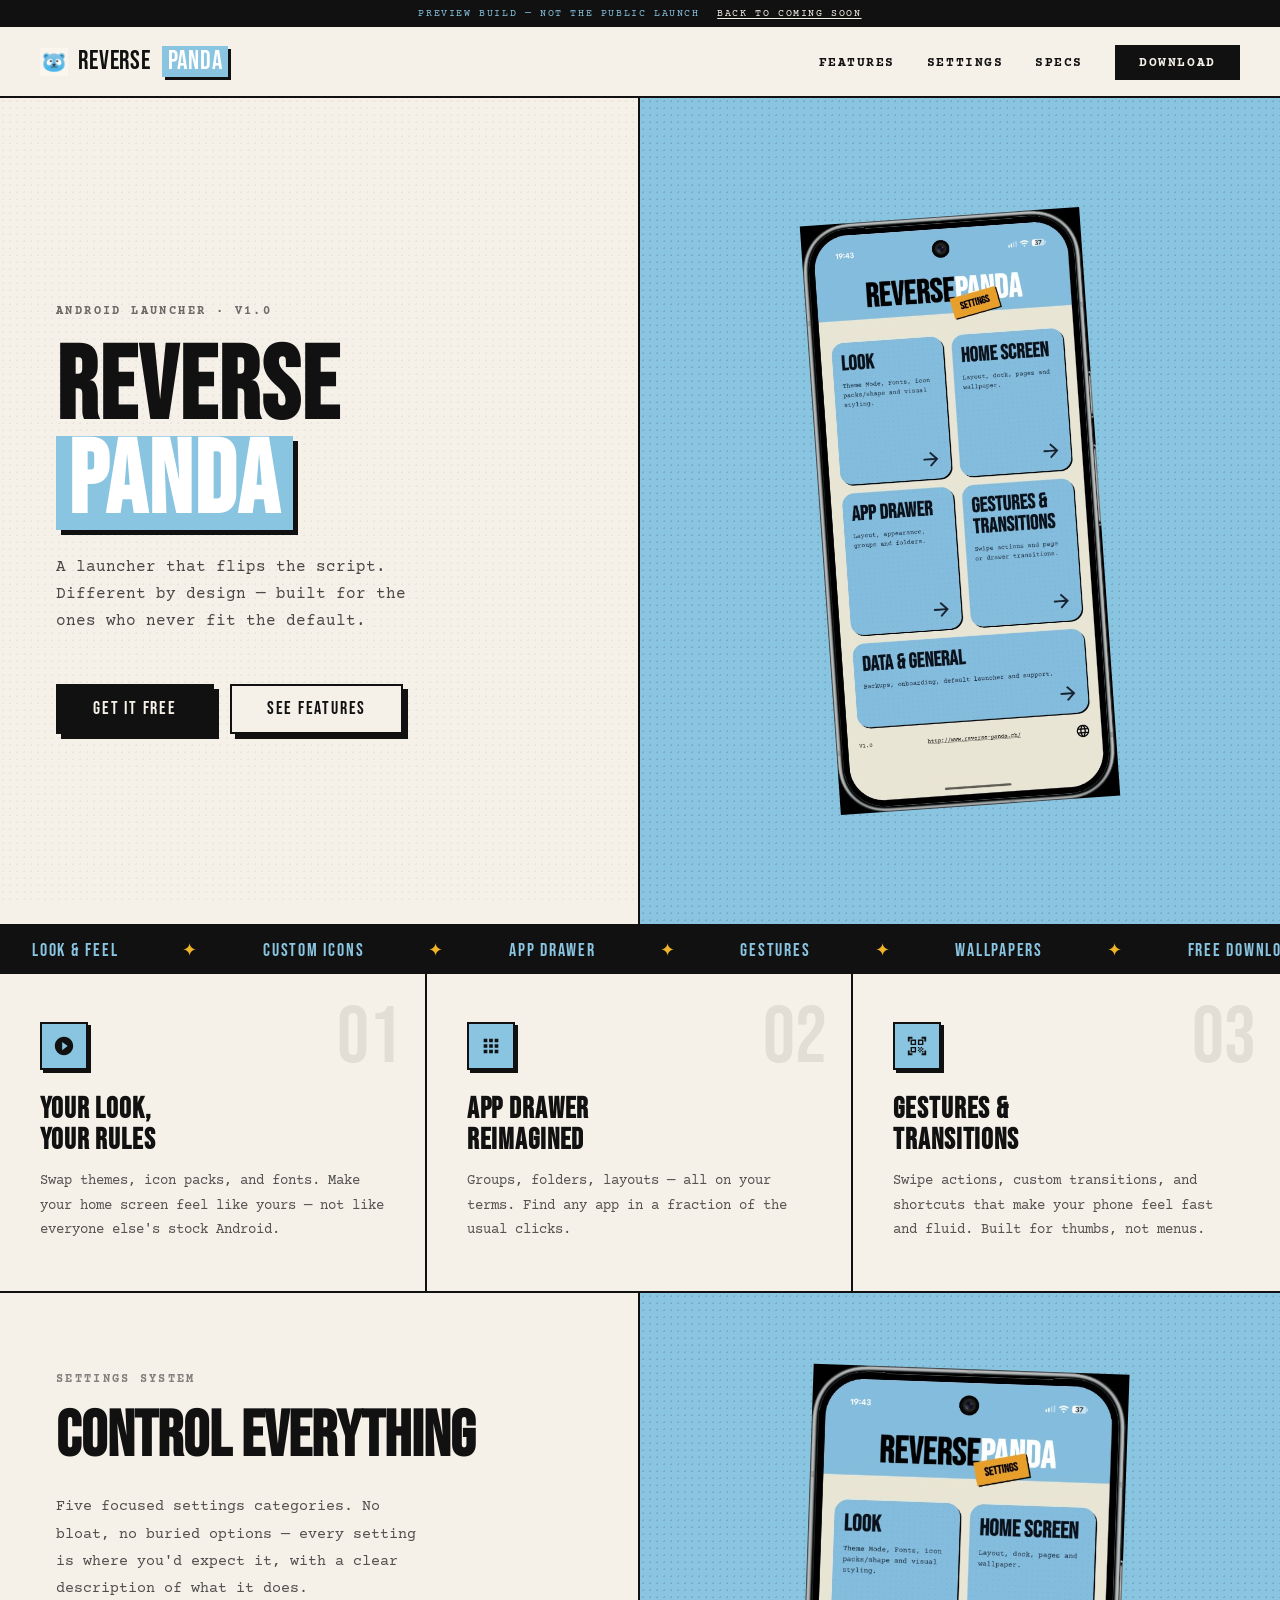
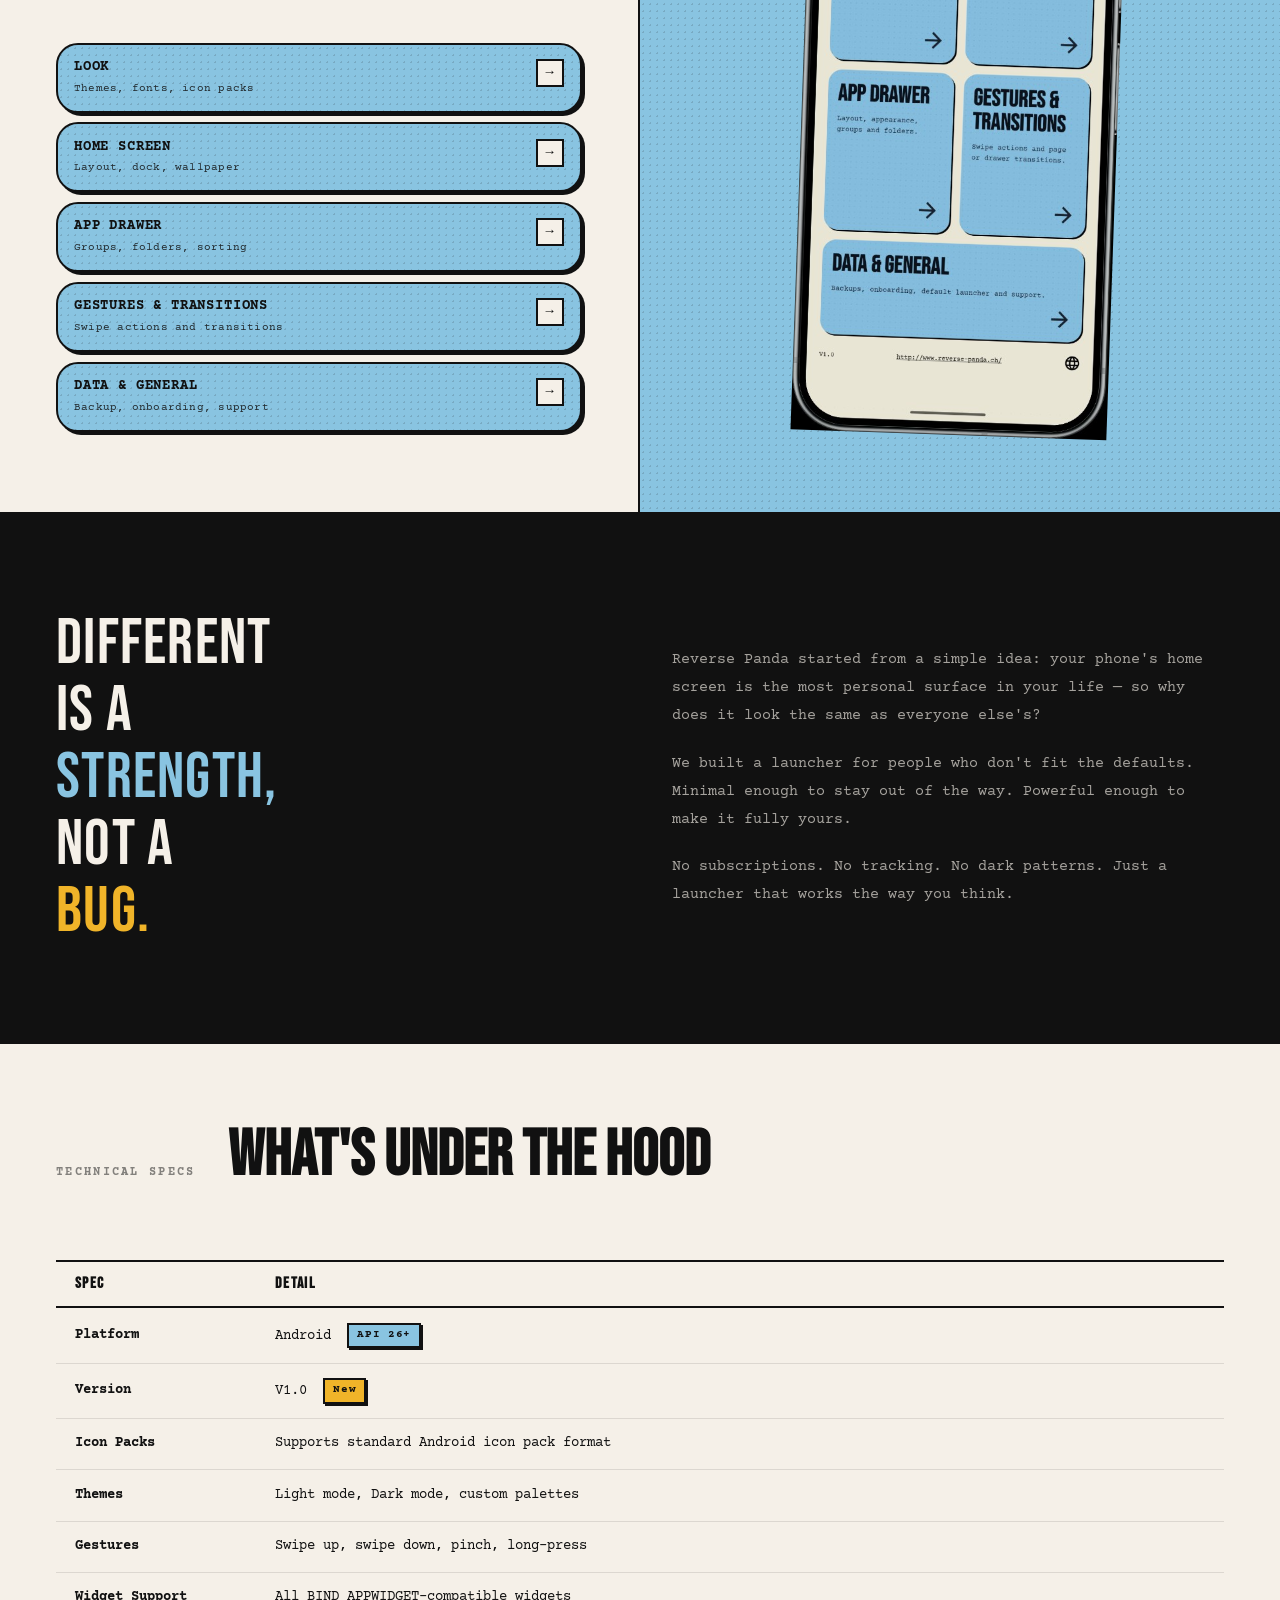
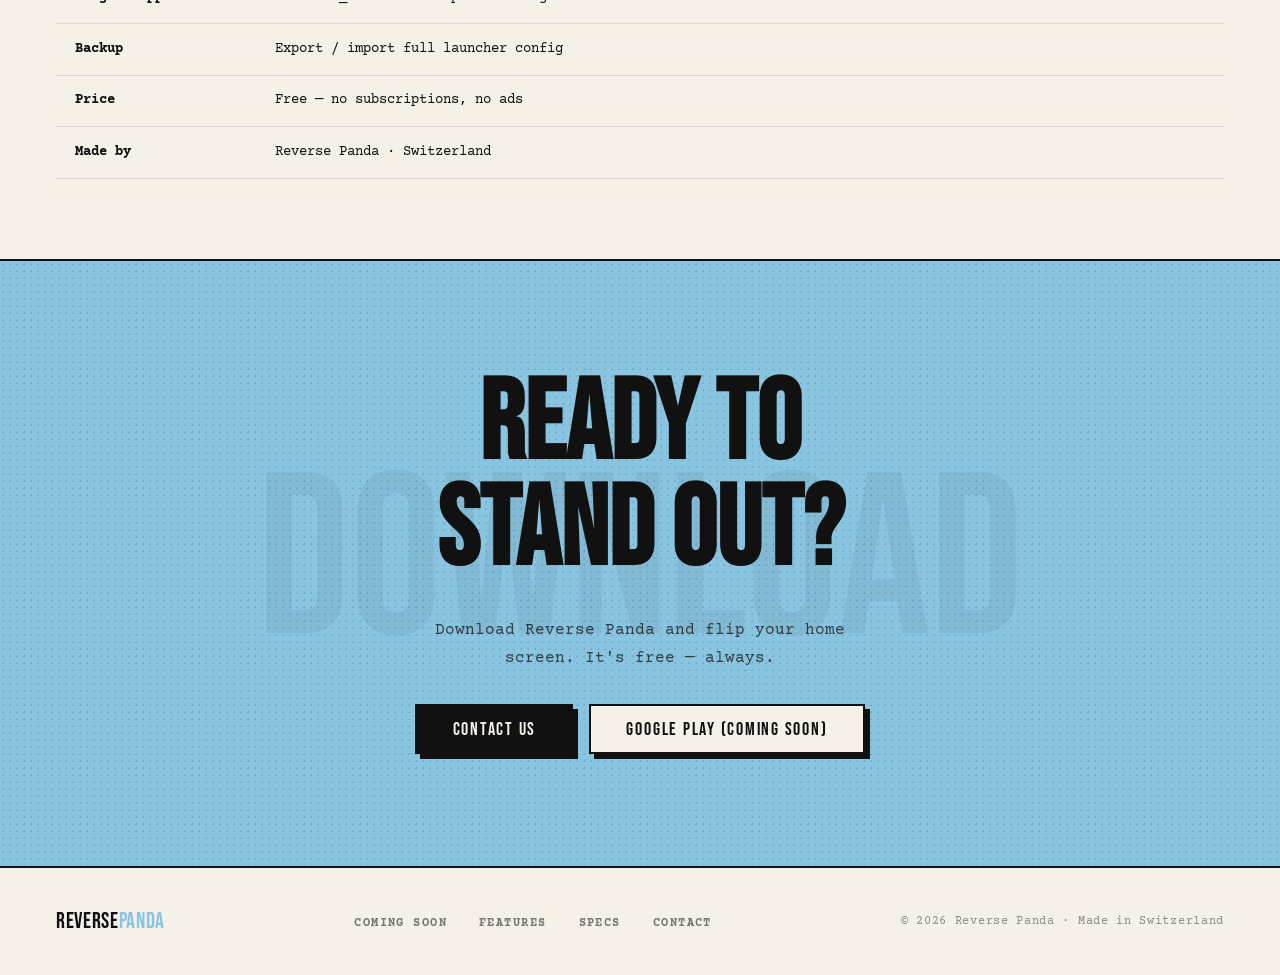
==== live/index.html @ b6b11016 "fix: show phone mockup without extra css frame or shadow Made-with: Cursor" ====
<!DOCTYPE html>
<html lang="en">
<head>
  <meta charset="UTF-8">
  <meta name="viewport" content="width=device-width, initial-scale=1.0">
  <meta name="robots" content="noindex, nofollow">
  <title>Reverse Panda – The Android Launcher That Stands Out</title>
  <meta name="description" content="Reverse Panda is a customizable Android launcher built for people who want a home screen that stands out.">
  <meta name="theme-color" content="#f5f0e8">
  <link rel="icon" type="image/png" href="../assets/logo/reverse-panda-logo.png">
  <link rel="apple-touch-icon" href="../assets/logo/reverse-panda-logo.png">
  <link rel="preconnect" href="https://fonts.googleapis.com">
  <link rel="preconnect" href="https://fonts.gstatic.com" crossorigin>
  <link href="https://fonts.googleapis.com/css2?family=Bebas+Neue&family=Courier+Prime:ital,wght@0,400;0,700;1,400&display=swap" rel="stylesheet">
  <link rel="stylesheet" href="styles.css">
</head>
<body>

  <p class="preview-banner">
    Preview build — not the public launch
    <a href="../">Back to coming soon</a>
  </p>

  <nav aria-label="Primary">
    <a href="#" class="nav-logo">
      <img src="../assets/logo/reverse-panda-logo.png" alt="Reverse Panda logo">
      REVERSE<span class="brand-panda">PANDA</span>
    </a>
    <ul class="nav-links">
      <li><a href="#features">Features</a></li>
      <li><a href="#settings">Settings</a></li>
      <li><a href="#specs">Specs</a></li>
      <li><a href="#download" class="nav-cta">Download</a></li>
    </ul>
  </nav>

  <section class="hero">
    <div class="hero-left fade-in">
      <p class="hero-eyebrow">Android Launcher · V1.0</p>
      <h1 class="hero-title">REVERSE<br><span class="hero-panda">PANDA</span></h1>
      <p class="hero-sub">A launcher that flips the script. Different by design — built for the ones who never fit the default.</p>
      <div class="hero-buttons">
        <a href="#download" class="btn-primary">Get it Free</a>
        <a href="#features" class="btn-secondary">See Features</a>
      </div>
    </div>
    <div class="hero-right">
      <div class="device-stage device-stage--hero">
        <div class="device-mockup device-mockup--composite">
          <img
            src="../assets/screenshots/reverse-panda-settings-mockup.png"
            alt="Reverse Panda settings screen on Android"
            width="600"
            height="1200"
            loading="eager"
            decoding="async"
          >
        </div>
      </div>
    </div>
  </section>

  <div class="ticker" aria-hidden="true">
    <div class="ticker-inner">
      <span>LOOK &amp; FEEL</span><span class="sep">✦</span>
      <span>CUSTOM ICONS</span><span class="sep">✦</span>
      <span>APP DRAWER</span><span class="sep">✦</span>
      <span>GESTURES</span><span class="sep">✦</span>
      <span>WALLPAPERS</span><span class="sep">✦</span>
      <span>FREE DOWNLOAD</span><span class="sep">✦</span>
      <span>ANDROID LAUNCHER</span><span class="sep">✦</span>
      <span>MADE IN SWITZERLAND</span><span class="sep">✦</span>
      <span>LOOK &amp; FEEL</span><span class="sep">✦</span>
      <span>CUSTOM ICONS</span><span class="sep">✦</span>
      <span>APP DRAWER</span><span class="sep">✦</span>
      <span>GESTURES</span><span class="sep">✦</span>
      <span>WALLPAPERS</span><span class="sep">✦</span>
      <span>FREE DOWNLOAD</span><span class="sep">✦</span>
      <span>ANDROID LAUNCHER</span><span class="sep">✦</span>
      <span>MADE IN SWITZERLAND</span><span class="sep">✦</span>
    </div>
  </div>

  <section class="features" id="features">
    <div class="feature-card fade-in">
      <div class="feature-num">01</div>
      <div class="feature-icon">
        <svg viewBox="0 0 24 24" xmlns="http://www.w3.org/2000/svg" aria-hidden="true"><path d="M12 2C6.48 2 2 6.48 2 12s4.48 10 10 10 10-4.48 10-10S17.52 2 12 2zm-2 14.5v-9l6 4.5-6 4.5z"/></svg>
      </div>
      <h2 class="feature-title">YOUR LOOK,<br>YOUR RULES</h2>
      <p class="feature-desc">Swap themes, icon packs, and fonts. Make your home screen feel like yours — not like everyone else's stock Android.</p>
    </div>
    <div class="feature-card fade-in" style="transition-delay: 0.1s;">
      <div class="feature-num">02</div>
      <div class="feature-icon">
        <svg viewBox="0 0 24 24" xmlns="http://www.w3.org/2000/svg" aria-hidden="true"><path d="M4 8h4V4H4v4zm6 12h4v-4h-4v4zm-6 0h4v-4H4v4zm0-6h4v-4H4v4zm6 0h4v-4h-4v4zm6-10v4h4V4h-4zm-6 4h4V4h-4v4zm6 6h4v-4h-4v4zm0 6h4v-4h-4v4z"/></svg>
      </div>
      <h2 class="feature-title">APP DRAWER<br>REIMAGINED</h2>
      <p class="feature-desc">Groups, folders, layouts — all on your terms. Find any app in a fraction of the usual clicks.</p>
    </div>
    <div class="feature-card fade-in" style="transition-delay: 0.2s;">
      <div class="feature-num">03</div>
      <div class="feature-icon">
        <svg viewBox="0 0 24 24" xmlns="http://www.w3.org/2000/svg" aria-hidden="true"><path d="M9.5 6.5v3h-3v-3h3M11 5H5v6h6V5zm-1.5 9.5v3h-3v-3h3M11 13H5v6h6v-6zm6.5-6.5v3h-3v-3h3M19 5h-6v6h6V5zm-6 8h1.5v1.5H13V13zm1.5 1.5H16V16h-1.5v-1.5zM16 13h1.5v1.5H16V13zm-3 3h1.5v1.5H13V16zm1.5 1.5H16V19h-1.5v-1.5zM16 16h1.5v1.5H16V16zm1.5-1.5H19V16h-1.5v-1.5zm0 3H19V19h-1.5v-1.5zM22 7h-2V4h-3V2h5v5zm0 15v-5h-2v3h-3v2h5zM2 22h5v-2H4v-3H2v5zM2 2v5h2V4h3V2H2z"/></svg>
      </div>
      <h2 class="feature-title">GESTURES &amp;<br>TRANSITIONS</h2>
      <p class="feature-desc">Swipe actions, custom transitions, and shortcuts that make your phone feel fast and fluid. Built for thumbs, not menus.</p>
    </div>
  </section>

  <section class="showcase" id="settings">
    <div class="showcase-text fade-in">
      <p class="section-label">Settings System</p>
      <h2 class="section-title">CONTROL EVERYTHING</h2>
      <p class="section-body">Five focused settings categories. No bloat, no buried options — every setting is where you'd expect it, with a clear description of what it does.</p>
      <div class="settings-list">
        <div class="settings-item">
          <div class="settings-item-text"><strong>LOOK</strong><small>Themes, fonts, icon packs</small></div>
          <span class="arrow-chip" aria-hidden="true">→</span>
        </div>
        <div class="settings-item">
          <div class="settings-item-text"><strong>HOME SCREEN</strong><small>Layout, dock, wallpaper</small></div>
          <span class="arrow-chip" aria-hidden="true">→</span>
        </div>
        <div class="settings-item">
          <div class="settings-item-text"><strong>APP DRAWER</strong><small>Groups, folders, sorting</small></div>
          <span class="arrow-chip" aria-hidden="true">→</span>
        </div>
        <div class="settings-item">
          <div class="settings-item-text"><strong>GESTURES &amp; TRANSITIONS</strong><small>Swipe actions and transitions</small></div>
          <span class="arrow-chip" aria-hidden="true">→</span>
        </div>
        <div class="settings-item">
          <div class="settings-item-text"><strong>DATA &amp; GENERAL</strong><small>Backup, onboarding, support</small></div>
          <span class="arrow-chip" aria-hidden="true">→</span>
        </div>
      </div>
    </div>
    <div class="showcase-visual">
      <div class="device-stage device-stage--showcase">
        <div class="device-mockup device-mockup--composite device-mockup--showcase">
          <img
            src="../assets/screenshots/reverse-panda-settings-mockup.png"
            alt="Reverse Panda settings screen with category cards"
            width="600"
            height="1200"
            loading="lazy"
            decoding="async"
          >
        </div>
      </div>
    </div>
  </section>

  <section class="manifesto fade-in">
    <div>
      <p class="manifesto-quote">DIFFERENT<br>IS A<br><span class="accent">STRENGTH,</span><br>NOT A<br><span class="accent2">BUG.</span></p>
    </div>
    <div class="manifesto-body">
      <p>Reverse Panda started from a simple idea: your phone's home screen is the most personal surface in your life — so why does it look the same as everyone else's?</p>
      <p>We built a launcher for people who don't fit the defaults. Minimal enough to stay out of the way. Powerful enough to make it fully yours.</p>
      <p>No subscriptions. No tracking. No dark patterns. Just a launcher that works the way you think.</p>
    </div>
  </section>

  <section class="specs-section fade-in" id="specs">
    <div class="specs-header">
      <p class="section-label">Technical Specs</p>
      <h2 class="section-title">WHAT'S UNDER THE HOOD</h2>
    </div>
    <table class="specs-table">
      <thead>
        <tr>
          <th scope="col">Spec</th>
          <th scope="col">Detail</th>
        </tr>
      </thead>
      <tbody>
        <tr><td>Platform</td><td>Android <span class="tag">API 26+</span></td></tr>
        <tr><td>Version</td><td>V1.0 <span class="tag orange">New</span></td></tr>
        <tr><td>Icon Packs</td><td>Supports standard Android icon pack format</td></tr>
        <tr><td>Themes</td><td>Light mode, Dark mode, custom palettes</td></tr>
        <tr><td>Gestures</td><td>Swipe up, swipe down, pinch, long-press</td></tr>
        <tr><td>Widget Support</td><td>All BIND_APPWIDGET-compatible widgets</td></tr>
        <tr><td>Backup</td><td>Export / import full launcher config</td></tr>
        <tr><td>Price</td><td>Free — no subscriptions, no ads</td></tr>
        <tr><td>Made by</td><td>Reverse Panda · Switzerland</td></tr>
      </tbody>
    </table>
  </section>

  <section class="cta-section" id="download">
    <h2 class="cta-title">READY TO<br>STAND OUT?</h2>
    <p class="cta-sub">Download Reverse Panda and flip your home screen. It's free — always.</p>
    <div class="cta-buttons">
      <a href="mailto:reverse-panda@outlook.com" class="btn-primary">Contact Us</a>
      <a href="#" class="btn-secondary" aria-disabled="true">Google Play (Coming Soon)</a>
    </div>
  </section>

  <footer>
    <div class="footer-logo">REVERSE<span class="brand-panda">PANDA</span></div>
    <ul class="footer-links">
      <li><a href="../">Coming Soon</a></li>
      <li><a href="#features">Features</a></li>
      <li><a href="#specs">Specs</a></li>
      <li><a href="mailto:reverse-panda@outlook.com">Contact</a></li>
    </ul>
    <p class="footer-copy">© 2026 Reverse Panda · Made in Switzerland</p>
  </footer>

  <script src="script.js"></script>
</body>
</html>
---- live/styles.css ----
:root {
  /* Launcher design tokens */
  --blue: #89c4e1;
  --cream: #f5f0e8;
  --black: #111111;
  --white: #ffffff;
  --orange: #f0b429;
  --border: 2px solid var(--black);
  --shadow-brutal: 5px 5px 0 var(--black);
  --shadow-brutal-sm: 3px 3px 0 var(--black);
  --radius-card: 22px;
  --radius-phone: 32px;
  --dot-grid: radial-gradient(circle, rgba(17, 17, 17, 0.14) 1px, transparent 1px);
  --dot-size: 7px 7px;
}

*, *::before, *::after {
  box-sizing: border-box;
  margin: 0;
  padding: 0;
}

html {
  scroll-behavior: smooth;
}

body {
  background: var(--cream);
  color: var(--black);
  font-family: "Courier Prime", monospace;
  overflow-x: hidden;
}

body::before {
  content: "";
  position: fixed;
  inset: 0;
  background-image: var(--dot-grid);
  background-size: var(--dot-size);
  pointer-events: none;
  z-index: 0;
  opacity: 0.35;
}

.surface-blue-dots {
  background-color: var(--blue);
  background-image: var(--dot-grid);
  background-size: var(--dot-size);
}

.preview-banner {
  background: var(--black);
  color: var(--blue);
  text-align: center;
  padding: 8px 16px;
  font-size: 10px;
  letter-spacing: 0.16em;
  text-transform: uppercase;
  position: relative;
  z-index: 120;
}

.preview-banner a {
  color: var(--cream);
  margin-left: 10px;
  text-decoration: underline;
  text-underline-offset: 2px;
}

nav {
  display: flex;
  align-items: center;
  justify-content: space-between;
  padding: 1.2rem 2.5rem;
  border-bottom: var(--border);
  background: var(--cream);
  position: sticky;
  top: 0;
  z-index: 100;
}

.nav-logo {
  display: flex;
  align-items: center;
  gap: 0.65rem;
  font-family: "Bebas Neue", sans-serif;
  font-size: 1.6rem;
  letter-spacing: 0.03em;
  text-decoration: none;
  color: var(--black);
}

.nav-logo img {
  width: 28px;
  height: 28px;
  object-fit: contain;
}

.nav-logo .brand-panda {
  display: inline-block;
  background: var(--blue);
  color: var(--white);
  padding: 0 0.2em;
  margin-left: 0.05em;
  box-shadow: var(--shadow-brutal-sm);
}

.nav-links {
  display: flex;
  gap: 2rem;
  list-style: none;
}

.nav-links a {
  font-family: "Courier Prime", monospace;
  font-size: 0.8rem;
  font-weight: 700;
  text-transform: uppercase;
  letter-spacing: 0.12em;
  text-decoration: none;
  color: var(--black);
  transition: color 0.15s;
}

.nav-links a:hover {
  color: var(--orange);
}

.nav-cta {
  background: var(--black);
  color: var(--cream) !important;
  padding: 0.55rem 1.4rem;
  border: var(--border);
  transition: background 0.15s, color 0.15s !important;
}

.nav-cta:hover {
  background: var(--blue) !important;
  color: var(--black) !important;
}

.hero {
  display: grid;
  grid-template-columns: 1fr 1fr;
  min-height: 92vh;
  border-bottom: var(--border);
}

.hero-left {
  padding: 5rem 3rem 4rem 3.5rem;
  display: flex;
  flex-direction: column;
  justify-content: center;
  border-right: var(--border);
}

.hero-eyebrow {
  font-size: 0.75rem;
  font-weight: 700;
  letter-spacing: 0.2em;
  text-transform: uppercase;
  color: var(--black);
  margin-bottom: 1.5rem;
  opacity: 0.6;
}

.hero-title {
  font-family: "Bebas Neue", sans-serif;
  font-size: clamp(4.5rem, 8vw, 7.5rem);
  line-height: 0.92;
  letter-spacing: 0.02em;
  margin-bottom: 1.5rem;
}

.hero-title .hero-panda {
  display: inline-block;
  background: var(--blue);
  color: var(--white);
  padding: 0 0.12em;
  box-shadow: var(--shadow-brutal);
}

.hero-sub {
  font-size: 1rem;
  line-height: 1.7;
  max-width: 36ch;
  margin-bottom: 3rem;
  opacity: 0.75;
}

.hero-buttons {
  display: flex;
  gap: 1rem;
  flex-wrap: wrap;
}

.btn-primary,
.btn-secondary {
  font-family: "Bebas Neue", sans-serif;
  font-size: 1.1rem;
  letter-spacing: 0.1em;
  padding: 0.8rem 2.2rem;
  border: var(--border);
  text-decoration: none;
  display: inline-block;
  box-shadow: var(--shadow-brutal);
  transition: transform 0.15s, box-shadow 0.15s, background 0.15s, color 0.15s;
}

.btn-primary {
  background: var(--black);
  color: var(--cream);
}

.btn-primary:hover {
  background: var(--orange);
  color: var(--black);
  transform: translate(-2px, -2px);
  box-shadow: 7px 7px 0 var(--black);
}

.btn-secondary {
  background: var(--cream);
  color: var(--black);
}

.btn-secondary:hover {
  background: var(--blue);
  transform: translate(-2px, -2px);
  box-shadow: 7px 7px 0 var(--black);
}

.hero-right {
  background: var(--blue);
  background-image: var(--dot-grid);
  background-size: var(--dot-size);
  display: flex;
  align-items: center;
  justify-content: center;
  position: relative;
  overflow: hidden;
  padding: 2rem 1.5rem;
}

/* ── Android device mockups ── */
.device-stage {
  position: relative;
  display: flex;
  align-items: center;
  justify-content: center;
  width: 100%;
  max-width: 360px;
  margin: 0 auto;
}

.device-stage--hero {
  max-height: min(78vh, 720px);
  padding: 0.5rem 0;
}

.device-stage--showcase {
  max-width: 380px;
  max-height: min(82vh, 760px);
}

/* Phone mockup image only — no extra frame or shadow in CSS */
.device-mockup--composite {
  width: 100%;
  max-width: 280px;
  flex-shrink: 0;
  margin: 0;
  padding: 0;
  border: none;
  background: transparent;
  box-shadow: none;
  line-height: 0;
}

.device-mockup--composite img {
  display: block;
  width: 100%;
  height: auto;
  max-height: min(74vh, 680px);
  object-fit: contain;
  object-position: top center;
  border: none;
  border-radius: 0;
  box-shadow: none;
}

.device-stage--hero .device-mockup--composite {
  max-width: min(280px, 100%);
  transform: rotate(-4deg);
  animation: device-float 5s ease-in-out infinite;
}

.device-stage--showcase .device-mockup--composite {
  max-width: min(320px, 100%);
  transform: rotate(2deg);
}

.device-chassis {
  position: relative;
  padding: 11px;
  border-radius: 44px;
  background: linear-gradient(145deg, #2a2a2a 0%, #111 42%, #1c1c1c 100%);
  border: var(--border);
  box-shadow:
    var(--shadow-brutal),
    inset 0 0 0 1px rgba(255, 255, 255, 0.08),
    inset 0 -10px 20px rgba(0, 0, 0, 0.35);
}

.device-chassis::before,
.device-chassis::after {
  content: "";
  position: absolute;
  background: #0a0a0a;
  border-radius: 2px;
  z-index: 4;
}

.device-chassis::before {
  width: 3px;
  height: 52px;
  right: -5px;
  top: 108px;
  box-shadow: inset -1px 0 0 rgba(255, 255, 255, 0.12);
}

.device-chassis::after {
  width: 3px;
  height: 34px;
  right: -5px;
  top: 178px;
}

.device-island {
  position: absolute;
  top: 18px;
  left: 50%;
  transform: translateX(-50%);
  width: 11px;
  height: 11px;
  border-radius: 50%;
  background: #050505;
  border: 2px solid #000;
  box-shadow: 0 0 0 1px rgba(255, 255, 255, 0.06);
  z-index: 5;
}

.device-screen {
  position: relative;
  overflow: hidden;
  border-radius: 34px;
  border: 2px solid #000;
  background: var(--cream);
  aspect-ratio: 9 / 19.5;
}

.device-screen img {
  display: block;
  width: 100%;
  height: 100%;
  object-fit: cover;
  object-position: top center;
}

.device-chin {
  display: flex;
  align-items: center;
  justify-content: center;
  min-height: 22px;
  padding-top: 6px;
}

.device-nav-bar {
  display: flex;
  align-items: center;
  justify-content: center;
  width: 100%;
}

.device-nav-bar span {
  width: 96px;
  height: 4px;
  border-radius: 999px;
  background: rgba(245, 240, 232, 0.9);
  border: 1px solid rgba(0, 0, 0, 0.35);
}

@keyframes device-float {
  0%, 100% { transform: rotate(-5deg) translateY(0); }
  50% { transform: rotate(-5deg) translateY(-12px); }
}

.ticker {
  border-top: var(--border);
  border-bottom: var(--border);
  background: var(--black);
  color: var(--blue);
  overflow: hidden;
  padding: 0.7rem 0;
  white-space: nowrap;
}

.ticker-inner {
  display: inline-flex;
  animation: ticker 20s linear infinite;
}

.ticker-inner span {
  font-family: "Bebas Neue", sans-serif;
  font-size: 1.1rem;
  letter-spacing: 0.1em;
  padding: 0 2rem;
}

.ticker-inner span.sep {
  color: var(--orange);
}

@keyframes ticker {
  from { transform: translateX(0); }
  to { transform: translateX(-50%); }
}

.features {
  display: grid;
  grid-template-columns: repeat(3, 1fr);
  border-bottom: var(--border);
}

.feature-card {
  padding: 3rem 2.5rem;
  border-right: var(--border);
  position: relative;
  overflow: hidden;
  transition: background 0.2s;
}

.feature-card:last-child {
  border-right: none;
}

.feature-card:hover {
  background-color: var(--blue);
  background-image: var(--dot-grid);
  background-size: var(--dot-size);
}

.feature-num {
  font-family: "Bebas Neue", sans-serif;
  font-size: 5rem;
  line-height: 1;
  opacity: 0.08;
  position: absolute;
  top: 1.5rem;
  right: 1.5rem;
  pointer-events: none;
}

.feature-icon {
  width: 48px;
  height: 48px;
  background: var(--blue);
  border: var(--border);
  box-shadow: var(--shadow-brutal-sm);
  display: flex;
  align-items: center;
  justify-content: center;
  margin-bottom: 1.5rem;
  flex-shrink: 0;
}

.feature-icon svg {
  width: 22px;
  height: 22px;
  fill: var(--black);
}

.feature-title {
  font-family: "Bebas Neue", sans-serif;
  font-size: 1.8rem;
  letter-spacing: 0.03em;
  margin-bottom: 0.75rem;
  line-height: 1.1;
}

.feature-desc {
  font-size: 0.88rem;
  line-height: 1.75;
  opacity: 0.7;
}

.showcase {
  display: grid;
  grid-template-columns: 1fr 1fr;
  border-bottom: var(--border);
}

.showcase-text {
  padding: 5rem 3.5rem;
  display: flex;
  flex-direction: column;
  justify-content: center;
  border-right: var(--border);
}

.section-label {
  font-size: 0.72rem;
  font-weight: 700;
  letter-spacing: 0.2em;
  text-transform: uppercase;
  margin-bottom: 1.2rem;
  opacity: 0.5;
}

.section-title {
  font-family: "Bebas Neue", sans-serif;
  font-size: clamp(3rem, 5vw, 4.5rem);
  line-height: 1;
  margin-bottom: 1.5rem;
}

.section-body {
  font-size: 0.95rem;
  line-height: 1.8;
  opacity: 0.72;
  max-width: 40ch;
  margin-bottom: 2.5rem;
}

.settings-list {
  display: flex;
  flex-direction: column;
  gap: 0.6rem;
}

.settings-item {
  display: flex;
  align-items: flex-start;
  justify-content: space-between;
  gap: 1rem;
  font-size: 0.85rem;
  font-weight: 700;
  letter-spacing: 0.06em;
  text-transform: uppercase;
  padding: 0.9rem 1rem;
  border: var(--border);
  border-radius: var(--radius-card);
  background-color: var(--blue);
  background-image: var(--dot-grid);
  background-size: var(--dot-size);
  box-shadow: var(--shadow-brutal-sm);
  transition: transform 0.15s, box-shadow 0.15s;
}

.settings-item:hover {
  transform: translate(-2px, -2px);
  box-shadow: var(--shadow-brutal);
  cursor: default;
}

.settings-item-text {
  display: flex;
  flex-direction: column;
  gap: 0.35rem;
  text-align: left;
}

.settings-item-text small {
  font-size: 0.68rem;
  font-weight: 400;
  text-transform: none;
  letter-spacing: 0.02em;
  line-height: 1.45;
  opacity: 0.85;
}

.settings-item .arrow-chip {
  width: 28px;
  height: 28px;
  border: var(--border);
  background: var(--cream);
  display: grid;
  place-items: center;
  flex-shrink: 0;
  font-size: 0.85rem;
}

.showcase-visual {
  background: var(--blue);
  background-image: var(--dot-grid);
  background-size: var(--dot-size);
  display: flex;
  align-items: center;
  justify-content: center;
  padding: 4rem 2rem;
  position: relative;
  overflow: hidden;
}


.manifesto {
  background: var(--black);
  color: var(--cream);
  padding: 6rem 3.5rem;
  display: grid;
  grid-template-columns: 1fr 1fr;
  gap: 4rem;
  border-bottom: var(--border);
  align-items: center;
}

.manifesto-quote {
  font-family: "Bebas Neue", sans-serif;
  font-size: clamp(2.8rem, 5vw, 4rem);
  line-height: 1.05;
  letter-spacing: 0.02em;
}

.manifesto-quote .accent {
  color: var(--blue);
}

.manifesto-quote .accent2 {
  color: var(--orange);
}

.manifesto-body {
  font-size: 0.95rem;
  line-height: 1.85;
  opacity: 0.65;
}

.manifesto-body p + p {
  margin-top: 1.2rem;
}

.specs-section {
  padding: 5rem 3.5rem;
  border-bottom: var(--border);
}

.specs-header {
  display: flex;
  align-items: baseline;
  gap: 2rem;
  margin-bottom: 3rem;
  flex-wrap: wrap;
}

.specs-table {
  width: 100%;
  border-collapse: collapse;
  font-size: 0.9rem;
}

.specs-table th {
  font-family: "Bebas Neue", sans-serif;
  font-size: 1rem;
  letter-spacing: 0.08em;
  text-align: left;
  padding: 0.8rem 1.2rem;
  border-bottom: var(--border);
  border-top: var(--border);
}

.specs-table td {
  padding: 0.9rem 1.2rem;
  border-bottom: 1px solid rgba(0, 0, 0, 0.1);
  line-height: 1.5;
}

.specs-table tr:hover td {
  background: var(--blue);
}

.specs-table td:first-child {
  font-weight: 700;
  width: 200px;
}

.tag {
  display: inline-block;
  background: var(--blue);
  border: var(--border);
  box-shadow: 2px 2px 0 var(--black);
  font-size: 0.7rem;
  padding: 0.15rem 0.5rem;
  font-weight: 700;
  letter-spacing: 0.06em;
  margin-left: 0.5rem;
  vertical-align: middle;
}

.tag.orange {
  background: var(--orange);
}

.cta-section {
  background: var(--blue);
  background-image: var(--dot-grid);
  background-size: var(--dot-size);
  padding: 7rem 3.5rem;
  border-bottom: var(--border);
  display: flex;
  flex-direction: column;
  align-items: center;
  text-align: center;
  gap: 2rem;
  position: relative;
  overflow: hidden;
}

.cta-section::before {
  content: "DOWNLOAD";
  font-family: "Bebas Neue", sans-serif;
  font-size: 18vw;
  color: rgba(0, 0, 0, 0.05);
  position: absolute;
  pointer-events: none;
  white-space: nowrap;
  line-height: 1;
  top: 50%;
  left: 50%;
  transform: translate(-50%, -50%);
}

.cta-title {
  font-family: "Bebas Neue", sans-serif;
  font-size: clamp(4rem, 9vw, 7rem);
  line-height: 0.95;
  position: relative;
  z-index: 1;
}

.cta-sub {
  font-size: 1rem;
  max-width: 45ch;
  line-height: 1.7;
  opacity: 0.75;
  position: relative;
  z-index: 1;
}

.cta-buttons {
  display: flex;
  gap: 1rem;
  flex-wrap: wrap;
  justify-content: center;
  position: relative;
  z-index: 1;
}

footer {
  background: var(--cream);
  padding: 2.5rem 3.5rem;
  display: flex;
  align-items: center;
  justify-content: space-between;
  flex-wrap: wrap;
  gap: 1rem;
}

.footer-logo {
  font-family: "Bebas Neue", sans-serif;
  font-size: 1.4rem;
  letter-spacing: 0.03em;
}

.footer-logo .brand-panda {
  color: var(--blue);
}

.footer-links {
  display: flex;
  gap: 2rem;
  list-style: none;
}

.footer-links a {
  font-size: 0.75rem;
  font-weight: 700;
  text-transform: uppercase;
  letter-spacing: 0.12em;
  text-decoration: none;
  color: var(--black);
  opacity: 0.55;
  transition: opacity 0.15s;
}

.footer-links a:hover {
  opacity: 1;
}

.footer-copy {
  font-size: 0.72rem;
  opacity: 0.45;
  letter-spacing: 0.06em;
}

.fade-in {
  opacity: 0;
  transform: translateY(24px);
  transition: opacity 0.6s ease, transform 0.6s ease;
}

.fade-in.visible {
  opacity: 1;
  transform: translateY(0);
}

a:focus-visible,
button:focus-visible {
  outline: 2px solid var(--orange);
  outline-offset: 2px;
}

@media (max-width: 820px) {
  nav {
    padding: 1rem 1.5rem;
  }

  .nav-links {
    display: none;
  }

  .hero {
    grid-template-columns: 1fr;
  }

  .hero-left {
    padding: 3rem 1.5rem 2.5rem;
    border-right: none;
    border-bottom: var(--border);
  }

  .hero-right {
    min-height: auto;
    padding: 2rem 1rem 2.5rem;
  }

  .device-stage--hero,
  .device-stage--showcase {
    max-width: min(300px, 88vw);
  }

  .device-mockup--composite img {
    max-height: min(62vh, 560px);
  }

  .features {
    grid-template-columns: 1fr;
  }

  .feature-card {
    border-right: none;
    border-bottom: var(--border);
  }

  .showcase {
    grid-template-columns: 1fr;
  }

  .showcase-text {
    border-right: none;
    border-bottom: var(--border);
    padding: 3rem 1.5rem;
  }

  .showcase-visual {
    min-height: 60vw;
    padding: 2.5rem 1rem;
  }

  .device-stage--showcase .device-mockup--composite {
    transform: rotate(1deg);
  }

  .manifesto {
    grid-template-columns: 1fr;
    padding: 4rem 1.5rem;
  }

  .specs-section {
    padding: 3.5rem 1.5rem;
  }

  .cta-section {
    padding: 5rem 1.5rem;
  }

  footer {
    padding: 2rem 1.5rem;
    flex-direction: column;
    align-items: flex-start;
  }
}

@media (prefers-reduced-motion: reduce) {
  html {
    scroll-behavior: auto;
  }

  *, *::before, *::after {
    animation-duration: 0.01ms !important;
    animation-iteration-count: 1 !important;
    transition-duration: 0.01ms !important;
  }

  .fade-in {
    opacity: 1;
    transform: none;
  }

  .device-stage--hero .device-mockup--composite {
    animation: none !important;
    transform: rotate(-4deg);
  }
}
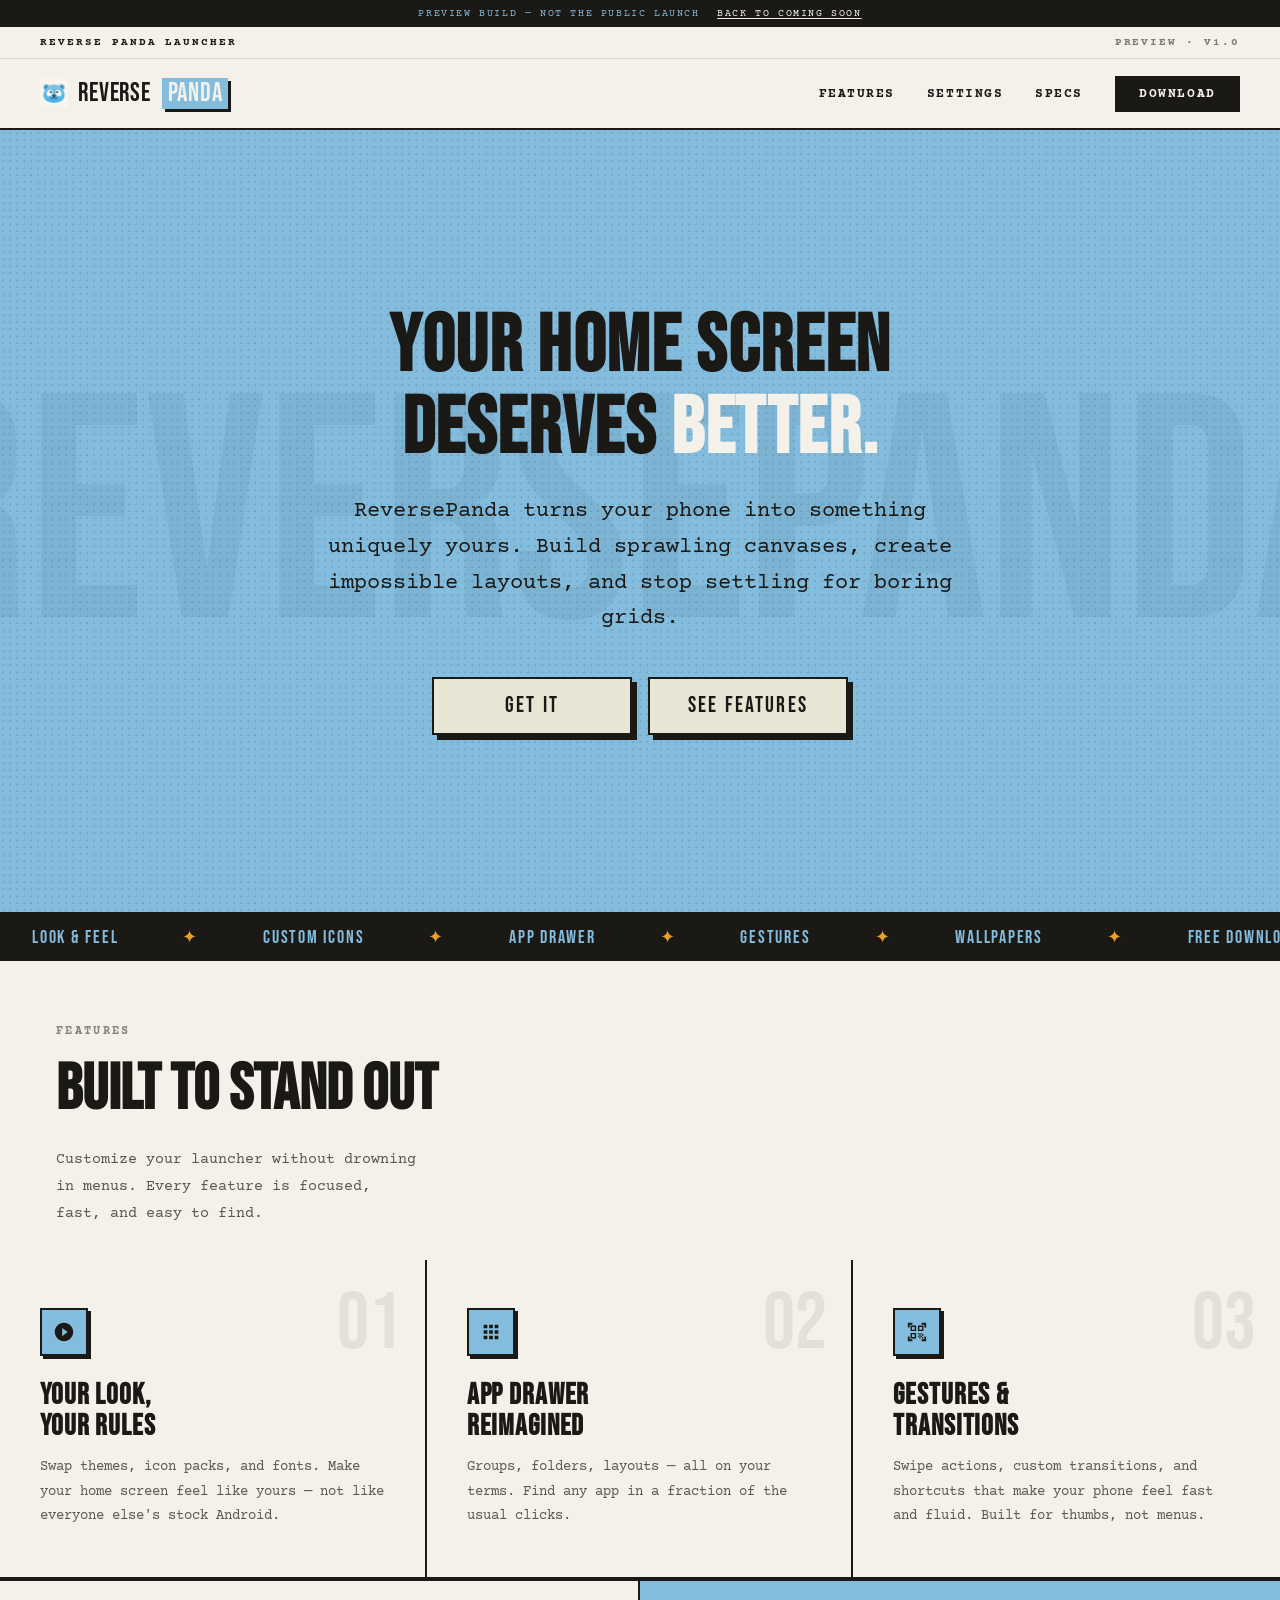
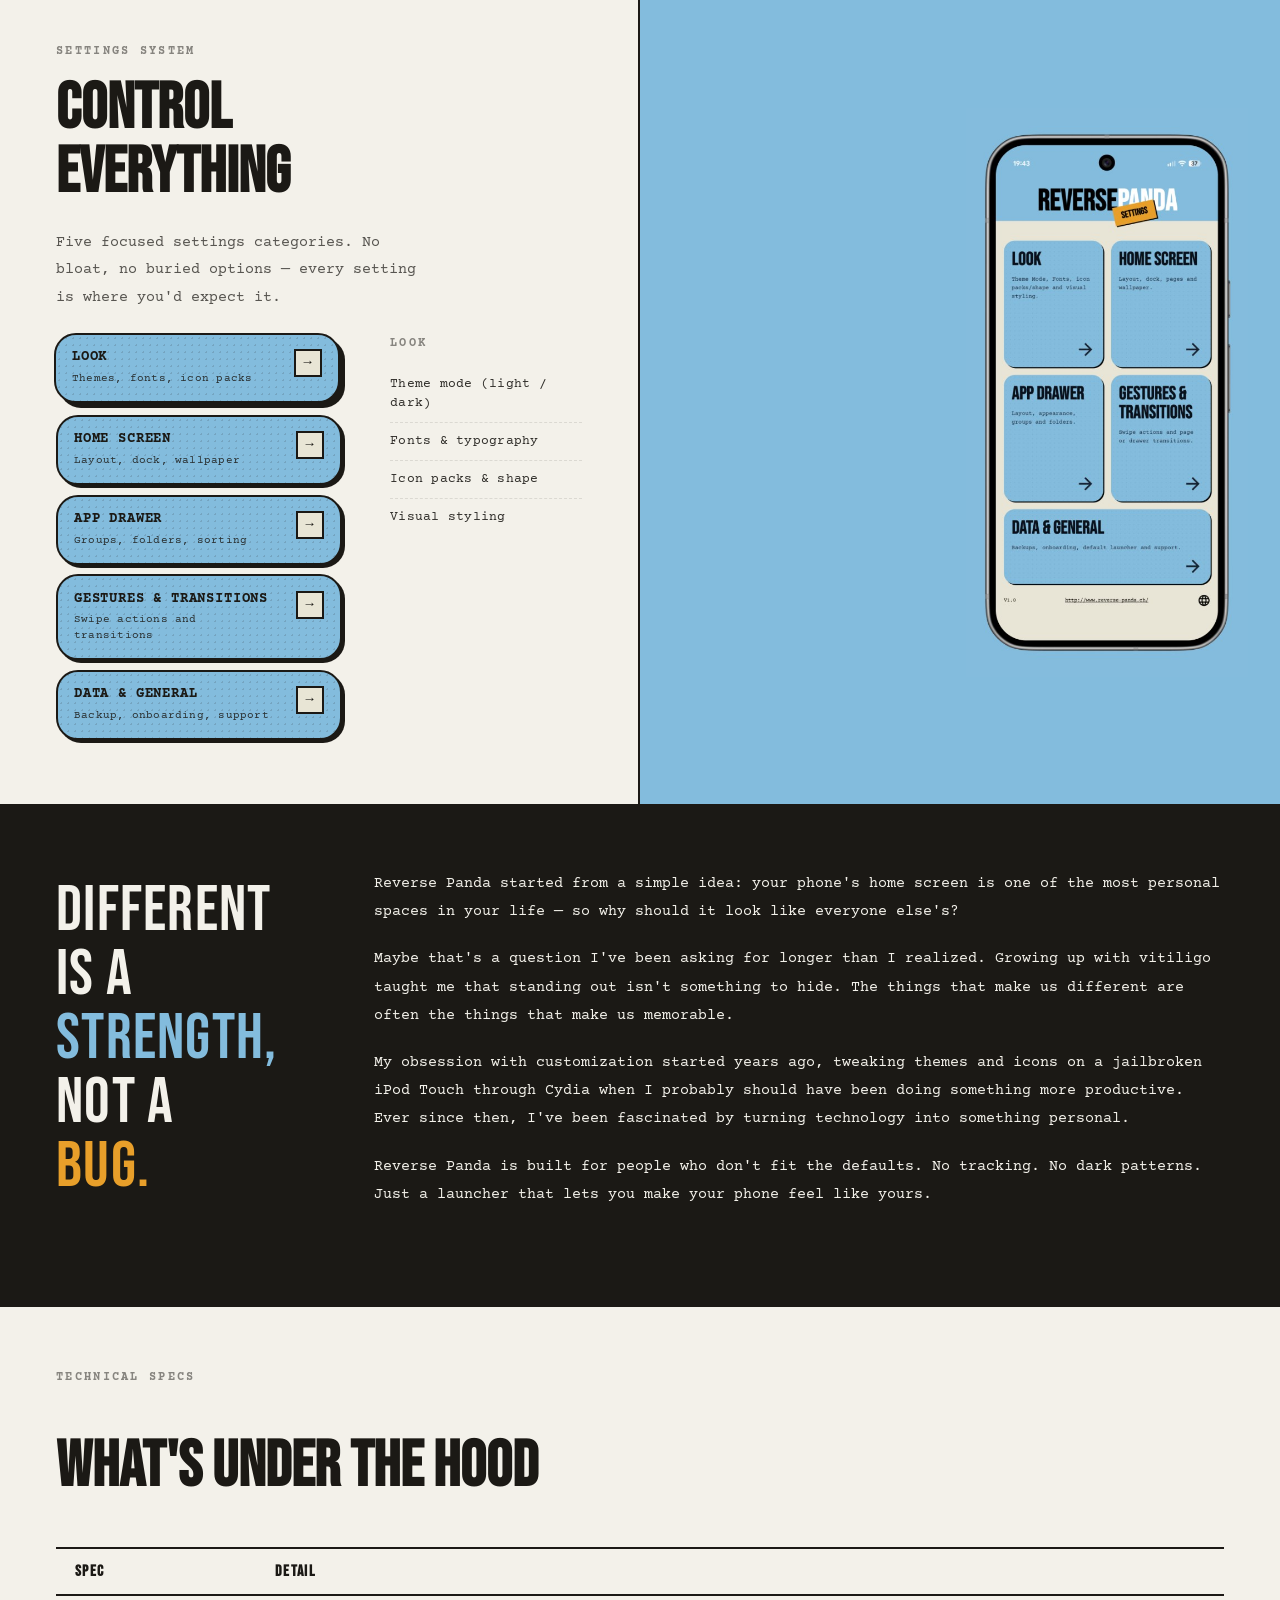
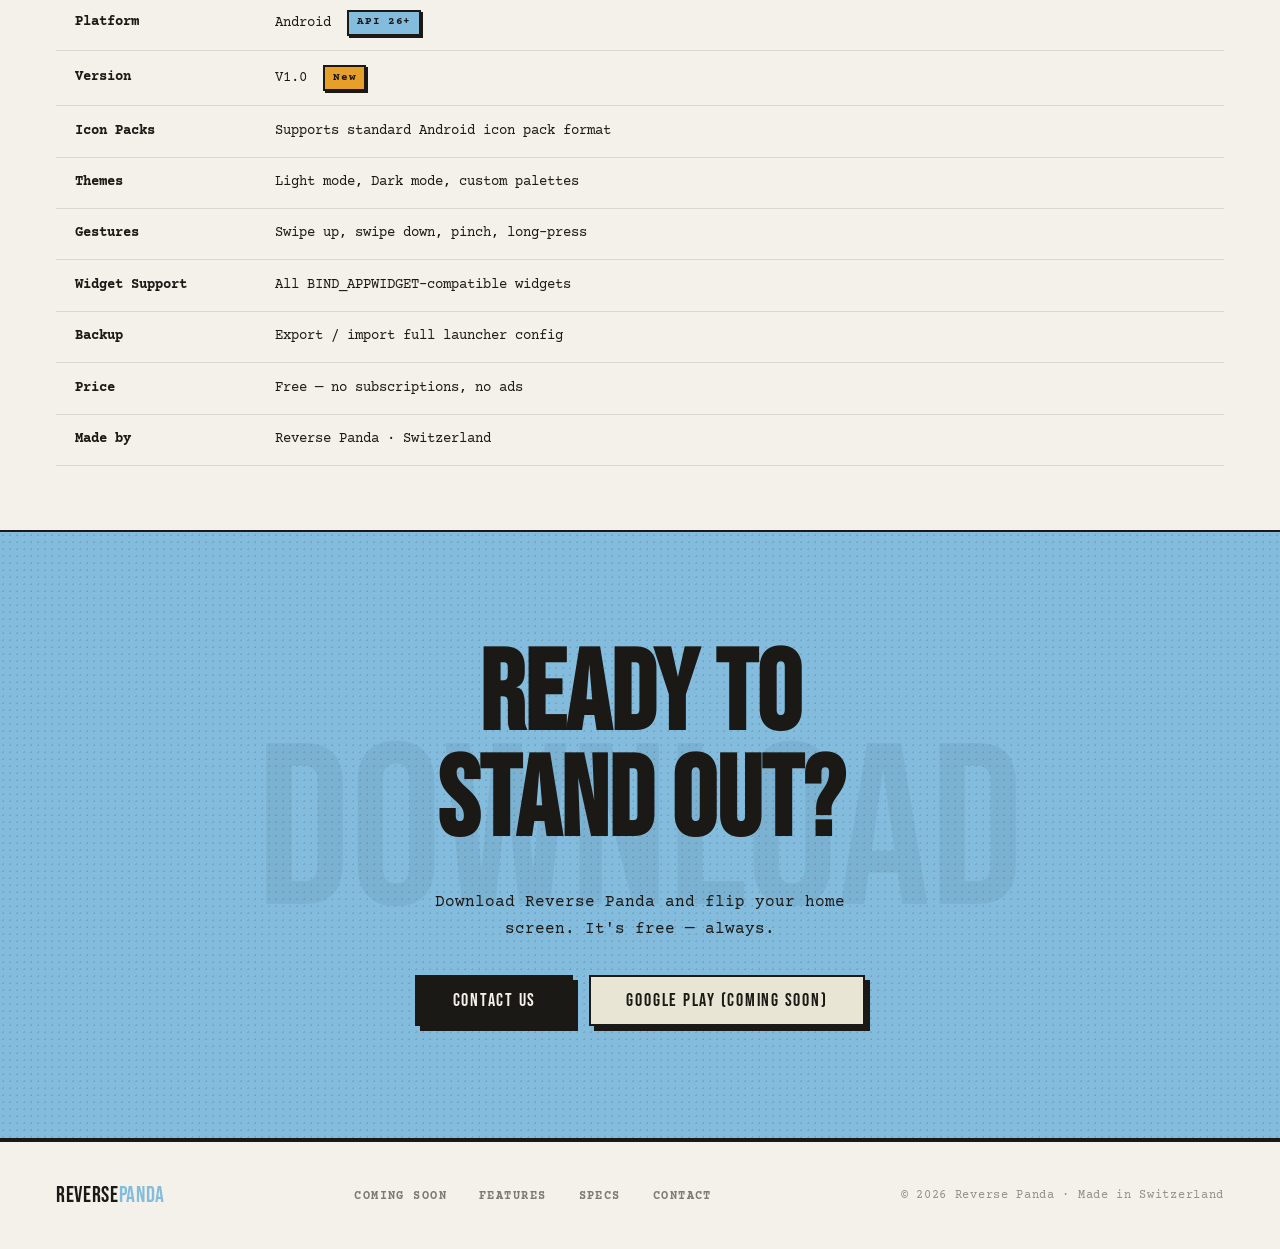
==== commit c5dcf6bb: "feat: redesign live homepage with brand palette and settings video preview Co-authored-by: Cursor <c" ====
--- a/live/index.html
+++ b/live/index.html
@@ -6,7 +6,7 @@
   <meta name="robots" content="noindex, nofollow">
   <title>Reverse Panda – The Android Launcher That Stands Out</title>
   <meta name="description" content="Reverse Panda is a customizable Android launcher built for people who want a home screen that stands out.">
-  <meta name="theme-color" content="#f5f0e8">
+  <meta name="theme-color" content="#f3f1ea">
   <link rel="icon" type="image/png" href="../assets/logo/reverse-panda-logo.png">
   <link rel="apple-touch-icon" href="../assets/logo/reverse-panda-logo.png">
   <link rel="preconnect" href="https://fonts.googleapis.com">
@@ -16,189 +16,287 @@
 </head>
 <body>
 
+  <a class="skip-link" href="#main-content">Skip to content</a>
+
   <p class="preview-banner">
     Preview build — not the public launch
     <a href="../">Back to coming soon</a>
   </p>
 
-  <nav aria-label="Primary">
-    <a href="#" class="nav-logo">
-      <img src="../assets/logo/reverse-panda-logo.png" alt="Reverse Panda logo">
-      REVERSE<span class="brand-panda">PANDA</span>
-    </a>
-    <ul class="nav-links">
-      <li><a href="#features">Features</a></li>
-      <li><a href="#settings">Settings</a></li>
-      <li><a href="#specs">Specs</a></li>
-      <li><a href="#download" class="nav-cta">Download</a></li>
-    </ul>
-  </nav>
-
-  <section class="hero">
-    <div class="hero-left fade-in">
-      <p class="hero-eyebrow">Android Launcher · V1.0</p>
-      <h1 class="hero-title">REVERSE<br><span class="hero-panda">PANDA</span></h1>
-      <p class="hero-sub">A launcher that flips the script. Different by design — built for the ones who never fit the default.</p>
-      <div class="hero-buttons">
-        <a href="#download" class="btn-primary">Get it Free</a>
-        <a href="#features" class="btn-secondary">See Features</a>
+  <header class="site-header" id="top">
+    <div class="header-bar" data-reveal="fade-down">
+      <span class="header-bar__label">Reverse Panda Launcher</span>
+      <span class="header-bar__meta">Preview · V1.0</span>
+    </div>
+
+    <div class="site-nav">
+      <nav class="primary-nav" id="primary-nav" aria-label="Primary">
+        <a href="#top" class="nav-logo">
+          <img src="../assets/logo/reverse-panda-logo.png" alt="Reverse Panda logo">
+          REVERSE<span class="brand-panda">PANDA</span>
+        </a>
+        <ul class="nav-links">
+          <li><a href="#features">Features</a></li>
+          <li><a href="#settings">Settings</a></li>
+          <li><a href="#specs">Specs</a></li>
+          <li><a href="#download" class="nav-cta">Download</a></li>
+        </ul>
+        <button class="nav-toggle" type="button" aria-expanded="false" aria-controls="mobile-nav">
+          Menu
+        </button>
+      </nav>
+      <div class="mobile-nav" id="mobile-nav" hidden>
+        <a href="#features">Features</a>
+        <a href="#settings">Settings</a>
+        <a href="#specs">Specs</a>
+        <a href="#download">Download</a>
       </div>
     </div>
-    <div class="hero-right">
-      <div class="device-stage device-stage--hero">
-        <div class="device-mockup device-mockup--composite">
-          <img
-            src="../assets/screenshots/reverse-panda-settings-mockup.png"
-            alt="Reverse Panda settings screen on Android"
-            width="600"
-            height="1200"
-            loading="eager"
-            decoding="async"
-          >
-        </div>
+  </header>
+
+  <main id="main-content">
+
+    <section class="hero" id="hero" aria-labelledby="hero-heading">
+      <div class="hero__content">
+        <h1 class="hero-title" id="hero-heading" data-reveal="fade-up">
+          Your Home Screen Deserves <span class="hero-highlight">Better.</span>
+        </h1>
+        <p class="hero-sub" data-reveal="fade-up" data-reveal-delay="80">
+          ReversePanda turns your phone into something uniquely yours. Build sprawling canvases, create impossible layouts, and stop settling for boring grids.
+        </p>
+        <div class="hero-buttons" data-reveal="fade-up" data-reveal-delay="160">
+          <a href="#download" class="btn-secondary">GET IT</a>
+          <a href="#features" class="btn-secondary">See Features</a>
+        </div>
+      </div>
+    </section>
+
+    <div class="ticker" aria-hidden="true">
+      <div class="ticker-inner">
+        <span>LOOK &amp; FEEL</span><span class="sep">✦</span>
+        <span>CUSTOM ICONS</span><span class="sep">✦</span>
+        <span>APP DRAWER</span><span class="sep">✦</span>
+        <span>GESTURES</span><span class="sep">✦</span>
+        <span>WALLPAPERS</span><span class="sep">✦</span>
+        <span>FREE DOWNLOAD</span><span class="sep">✦</span>
+        <span>ANDROID LAUNCHER</span><span class="sep">✦</span>
+        <span>MADE IN SWITZERLAND</span><span class="sep">✦</span>
+        <span>LOOK &amp; FEEL</span><span class="sep">✦</span>
+        <span>CUSTOM ICONS</span><span class="sep">✦</span>
+        <span>APP DRAWER</span><span class="sep">✦</span>
+        <span>GESTURES</span><span class="sep">✦</span>
+        <span>WALLPAPERS</span><span class="sep">✦</span>
+        <span>FREE DOWNLOAD</span><span class="sep">✦</span>
+        <span>ANDROID LAUNCHER</span><span class="sep">✦</span>
+        <span>MADE IN SWITZERLAND</span><span class="sep">✦</span>
       </div>
     </div>
-  </section>
-
-  <div class="ticker" aria-hidden="true">
-    <div class="ticker-inner">
-      <span>LOOK &amp; FEEL</span><span class="sep">✦</span>
-      <span>CUSTOM ICONS</span><span class="sep">✦</span>
-      <span>APP DRAWER</span><span class="sep">✦</span>
-      <span>GESTURES</span><span class="sep">✦</span>
-      <span>WALLPAPERS</span><span class="sep">✦</span>
-      <span>FREE DOWNLOAD</span><span class="sep">✦</span>
-      <span>ANDROID LAUNCHER</span><span class="sep">✦</span>
-      <span>MADE IN SWITZERLAND</span><span class="sep">✦</span>
-      <span>LOOK &amp; FEEL</span><span class="sep">✦</span>
-      <span>CUSTOM ICONS</span><span class="sep">✦</span>
-      <span>APP DRAWER</span><span class="sep">✦</span>
-      <span>GESTURES</span><span class="sep">✦</span>
-      <span>WALLPAPERS</span><span class="sep">✦</span>
-      <span>FREE DOWNLOAD</span><span class="sep">✦</span>
-      <span>ANDROID LAUNCHER</span><span class="sep">✦</span>
-      <span>MADE IN SWITZERLAND</span><span class="sep">✦</span>
+
+    <div class="main-content">
+
+      <section class="content-section" id="features" aria-labelledby="features-heading">
+        <header class="section-intro" data-reveal="fade-up">
+          <p class="section-label">Features</p>
+          <h2 class="section-title" id="features-heading">BUILT TO STAND OUT</h2>
+          <p class="section-body">Customize your launcher without drowning in menus. Every feature is focused, fast, and easy to find.</p>
+        </header>
+        <div class="features">
+          <article class="feature-card" data-reveal="fade-up" data-reveal-delay="0">
+            <div class="feature-num">01</div>
+            <div class="feature-icon">
+              <svg viewBox="0 0 24 24" xmlns="http://www.w3.org/2000/svg" aria-hidden="true"><path d="M12 2C6.48 2 2 6.48 2 12s4.48 10 10 10 10-4.48 10-10S17.52 2 12 2zm-2 14.5v-9l6 4.5-6 4.5z"/></svg>
+            </div>
+            <h3 class="feature-title">YOUR LOOK,<br>YOUR RULES</h3>
+            <p class="feature-desc">Swap themes, icon packs, and fonts. Make your home screen feel like yours — not like everyone else's stock Android.</p>
+          </article>
+          <article class="feature-card" data-reveal="fade-up" data-reveal-delay="100">
+            <div class="feature-num">02</div>
+            <div class="feature-icon">
+              <svg viewBox="0 0 24 24" xmlns="http://www.w3.org/2000/svg" aria-hidden="true"><path d="M4 8h4V4H4v4zm6 12h4v-4h-4v4zm-6 0h4v-4H4v4zm0-6h4v-4H4v4zm6 0h4v-4h-4v4zm6-10v4h4V4h-4zm-6 4h4V4h-4v4zm6 6h4v-4h-4v4zm0 6h4v-4h-4v4z"/></svg>
+            </div>
+            <h3 class="feature-title">APP DRAWER<br>REIMAGINED</h3>
+            <p class="feature-desc">Groups, folders, layouts — all on your terms. Find any app in a fraction of the usual clicks.</p>
+          </article>
+          <article class="feature-card" data-reveal="fade-up" data-reveal-delay="200">
+            <div class="feature-num">03</div>
+            <div class="feature-icon">
+              <svg viewBox="0 0 24 24" xmlns="http://www.w3.org/2000/svg" aria-hidden="true"><path d="M9.5 6.5v3h-3v-3h3M11 5H5v6h6V5zm-1.5 9.5v3h-3v-3h3M11 13H5v6h6v-6zm6.5-6.5v3h-3v-3h3M19 5h-6v6h6V5zm-6 8h1.5v1.5H13V13zm1.5 1.5H16V16h-1.5v-1.5zM16 13h1.5v1.5H16V13zm-3 3h1.5v1.5H13V16zm1.5 1.5H16V19h-1.5v-1.5zM16 16h1.5v1.5H16V16zm1.5-1.5H19V16h-1.5v-1.5zm0 3H19V19h-1.5v-1.5zM22 7h-2V4h-3V2h5v5zm0 15v-5h-2v3h-3v2h5zM2 22h5v-2H4v-3H2v5zM2 2v5h2V4h3V2H2z"/></svg>
+            </div>
+            <h3 class="feature-title">GESTURES &amp;<br>TRANSITIONS</h3>
+            <p class="feature-desc">Swipe actions, custom transitions, and shortcuts that make your phone feel fast and fluid. Built for thumbs, not menus.</p>
+          </article>
+        </div>
+      </section>
+
+      <section class="content-section showcase" id="settings" aria-labelledby="settings-heading">
+        <div class="showcase-text">
+          <header class="section-intro" data-reveal="fade-up">
+            <p class="section-label">Settings System</p>
+            <h2 class="section-title" id="settings-heading">CONTROL EVERYTHING</h2>
+            <p class="section-body">Five focused settings categories. No bloat, no buried options — every setting is where you'd expect it.</p>
+          </header>
+          <div class="settings-explorer" data-reveal="fade-up" data-reveal-delay="80">
+            <div class="settings-explorer__nav" role="tablist" aria-label="Settings categories">
+              <button type="button" class="settings-item is-active" role="tab" id="settings-tab-look" aria-selected="true" aria-controls="settings-panel-look" data-settings-panel="look">
+                <span class="settings-item-text"><strong>LOOK</strong><small>Themes, fonts, icon packs</small></span>
+                <span class="settings-item__icon" aria-hidden="true">→</span>
+              </button>
+              <button type="button" class="settings-item" role="tab" id="settings-tab-home" aria-selected="false" aria-controls="settings-panel-home" data-settings-panel="home" tabindex="-1">
+                <span class="settings-item-text"><strong>HOME SCREEN</strong><small>Layout, dock, wallpaper</small></span>
+                <span class="settings-item__icon" aria-hidden="true">→</span>
+              </button>
+              <button type="button" class="settings-item" role="tab" id="settings-tab-drawer" aria-selected="false" aria-controls="settings-panel-drawer" data-settings-panel="drawer" tabindex="-1">
+                <span class="settings-item-text"><strong>APP DRAWER</strong><small>Groups, folders, sorting</small></span>
+                <span class="settings-item__icon" aria-hidden="true">→</span>
+              </button>
+              <button type="button" class="settings-item" role="tab" id="settings-tab-gestures" aria-selected="false" aria-controls="settings-panel-gestures" data-settings-panel="gestures" tabindex="-1">
+                <span class="settings-item-text"><strong>GESTURES &amp; TRANSITIONS</strong><small>Swipe actions and transitions</small></span>
+                <span class="settings-item__icon" aria-hidden="true">→</span>
+              </button>
+              <button type="button" class="settings-item" role="tab" id="settings-tab-data" aria-selected="false" aria-controls="settings-panel-data" data-settings-panel="data" tabindex="-1">
+                <span class="settings-item-text"><strong>DATA &amp; GENERAL</strong><small>Backup, onboarding, support</small></span>
+                <span class="settings-item__icon" aria-hidden="true">→</span>
+              </button>
+            </div>
+            <div class="settings-explorer__panels">
+              <div class="settings-panel is-active" id="settings-panel-look" role="tabpanel" aria-labelledby="settings-tab-look" data-settings-panel="look">
+                <p class="settings-panel__label">Look</p>
+                <ul class="settings-submenu">
+                  <li>Theme mode (light / dark)</li>
+                  <li>Fonts &amp; typography</li>
+                  <li>Icon packs &amp; shape</li>
+                  <li>Visual styling</li>
+                </ul>
+              </div>
+              <div class="settings-panel" id="settings-panel-home" role="tabpanel" aria-labelledby="settings-tab-home" data-settings-panel="home" hidden>
+                <p class="settings-panel__label">Home Screen</p>
+                <ul class="settings-submenu">
+                  <li>Layout &amp; grid</li>
+                  <li>Dock &amp; pages</li>
+                  <li>Wallpaper</li>
+                </ul>
+              </div>
+              <div class="settings-panel" id="settings-panel-drawer" role="tabpanel" aria-labelledby="settings-tab-drawer" data-settings-panel="drawer" hidden>
+                <p class="settings-panel__label">App Drawer</p>
+                <ul class="settings-submenu">
+                  <li>Groups &amp; folders</li>
+                  <li>
+                    <button type="button" class="settings-submenu__btn" data-preview-video="../assets/videos/mockup-app-drawer-layouts.webm">
+                      Sorting &amp; layout
+                    </button>
+                  </li>
+                  <li>Drawer style</li>
+                </ul>
+              </div>
+              <div class="settings-panel" id="settings-panel-gestures" role="tabpanel" aria-labelledby="settings-tab-gestures" data-settings-panel="gestures" hidden>
+                <p class="settings-panel__label">Gestures &amp; Transitions</p>
+                <ul class="settings-submenu">
+                  <li>Swipe actions</li>
+                  <li>Transitions &amp; animations</li>
+                  <li>Shortcuts</li>
+                </ul>
+              </div>
+              <div class="settings-panel" id="settings-panel-data" role="tabpanel" aria-labelledby="settings-tab-data" data-settings-panel="data" hidden>
+                <p class="settings-panel__label">Data &amp; General</p>
+                <ul class="settings-submenu">
+                  <li>Backup &amp; restore</li>
+                  <li>Onboarding</li>
+                  <li>Support &amp; about</li>
+                </ul>
+              </div>
+            </div>
+          </div>
+        </div>
+        <div class="showcase-visual" data-reveal="fade-right">
+          <div class="showcase-preview-options" aria-label="Preview options">
+            <!-- e.g. Light screen / Dark screen — coming soon -->
+          </div>
+          <div class="showcase-preview-stage" data-preview-stage>
+            <img
+              class="mockup-img mockup-img--showcase"
+              data-settings-preview
+              data-preview-look="../assets/screenshots/reverse-panda-settings-mockup.png"
+              data-preview-home="../assets/screenshots/reverse-panda-settings-mockup.png"
+              data-preview-drawer="../assets/screenshots/reverse-panda-settings-mockup.png"
+              data-preview-gestures="../assets/screenshots/reverse-panda-settings-mockup.png"
+              data-preview-data="../assets/screenshots/reverse-panda-settings-mockup.png"
+              src="../assets/screenshots/reverse-panda-settings-mockup.png"
+              alt="Reverse Panda settings screen preview"
+              width="600"
+              height="1200"
+              loading="lazy"
+              decoding="async"
+            >
+            <video
+              class="mockup-video mockup-video--showcase"
+              data-settings-preview-video
+              hidden
+              muted
+              playsinline
+              loop
+              preload="metadata"
+              aria-label="App drawer sorting and layout preview"
+            >
+              <source src="../assets/videos/mockup-app-drawer-layouts.webm" type="video/webm">
+            </video>
+          </div>
+        </div>
+      </section>
+
+      <section class="content-section manifesto" aria-labelledby="manifesto-heading">
+        <div class="manifesto-quote-wrap" data-reveal="fade-right">
+          <p class="manifesto-quote" id="manifesto-heading">DIFFERENT<br>IS A<br><span class="accent">STRENGTH,</span><br>NOT A<br><span class="accent2">BUG.</span></p>
+        </div>
+        <div class="manifesto-body" data-reveal="fade-left" data-reveal-delay="120">
+          <p>Reverse Panda started from a simple idea: your phone's home screen is one of the most personal spaces in your life — so why should it look like everyone else's?</p>
+          <p>Maybe that's a question I've been asking for longer than I realized. Growing up with vitiligo taught me that standing out isn't something to hide. The things that make us different are often the things that make us memorable.</p>
+          <p>My obsession with customization started years ago, tweaking themes and icons on a jailbroken iPod Touch through Cydia when I probably should have been doing something more productive. Ever since then, I've been fascinated by turning technology into something personal.</p>
+          <p>Reverse Panda is built for people who don't fit the defaults. No tracking. No dark patterns. Just a launcher that lets you make your phone feel like yours.</p>
+        </div>
+      </section>
+
+      <section class="content-section specs-section" id="specs" aria-labelledby="specs-heading">
+        <header class="section-intro specs-header" data-reveal="fade-up">
+          <p class="section-label">Technical Specs</p>
+          <h2 class="section-title" id="specs-heading">WHAT'S UNDER THE HOOD</h2>
+        </header>
+        <div class="specs-table-wrap" data-reveal="fade-up" data-reveal-delay="100">
+          <table class="specs-table">
+            <thead>
+              <tr>
+                <th scope="col">Spec</th>
+                <th scope="col">Detail</th>
+              </tr>
+            </thead>
+            <tbody>
+              <tr><td>Platform</td><td>Android <span class="tag">API 26+</span></td></tr>
+              <tr><td>Version</td><td>V1.0 <span class="tag orange">New</span></td></tr>
+              <tr><td>Icon Packs</td><td>Supports standard Android icon pack format</td></tr>
+              <tr><td>Themes</td><td>Light mode, Dark mode, custom palettes</td></tr>
+              <tr><td>Gestures</td><td>Swipe up, swipe down, pinch, long-press</td></tr>
+              <tr><td>Widget Support</td><td>All BIND_APPWIDGET-compatible widgets</td></tr>
+              <tr><td>Backup</td><td>Export / import full launcher config</td></tr>
+              <tr><td>Price</td><td>Free — no subscriptions, no ads</td></tr>
+              <tr><td>Made by</td><td>Reverse Panda · Switzerland</td></tr>
+            </tbody>
+          </table>
+        </div>
+      </section>
+
     </div>
-  </div>
-
-  <section class="features" id="features">
-    <div class="feature-card fade-in">
-      <div class="feature-num">01</div>
-      <div class="feature-icon">
-        <svg viewBox="0 0 24 24" xmlns="http://www.w3.org/2000/svg" aria-hidden="true"><path d="M12 2C6.48 2 2 6.48 2 12s4.48 10 10 10 10-4.48 10-10S17.52 2 12 2zm-2 14.5v-9l6 4.5-6 4.5z"/></svg>
+
+    <section class="cta-section" id="download" aria-labelledby="cta-heading">
+      <h2 class="cta-title" id="cta-heading" data-reveal="scale-in">READY TO<br>STAND OUT?</h2>
+      <p class="cta-sub" data-reveal="fade-up" data-reveal-delay="100">Download Reverse Panda and flip your home screen. It's free — always.</p>
+      <div class="cta-buttons" data-reveal="fade-up" data-reveal-delay="180">
+        <a href="mailto:reverse-panda@outlook.com" class="btn-primary">Contact Us</a>
+        <a href="#" class="btn-secondary" aria-disabled="true">Google Play (Coming Soon)</a>
       </div>
-      <h2 class="feature-title">YOUR LOOK,<br>YOUR RULES</h2>
-      <p class="feature-desc">Swap themes, icon packs, and fonts. Make your home screen feel like yours — not like everyone else's stock Android.</p>
-    </div>
-    <div class="feature-card fade-in" style="transition-delay: 0.1s;">
-      <div class="feature-num">02</div>
-      <div class="feature-icon">
-        <svg viewBox="0 0 24 24" xmlns="http://www.w3.org/2000/svg" aria-hidden="true"><path d="M4 8h4V4H4v4zm6 12h4v-4h-4v4zm-6 0h4v-4H4v4zm0-6h4v-4H4v4zm6 0h4v-4h-4v4zm6-10v4h4V4h-4zm-6 4h4V4h-4v4zm6 6h4v-4h-4v4zm0 6h4v-4h-4v4z"/></svg>
-      </div>
-      <h2 class="feature-title">APP DRAWER<br>REIMAGINED</h2>
-      <p class="feature-desc">Groups, folders, layouts — all on your terms. Find any app in a fraction of the usual clicks.</p>
-    </div>
-    <div class="feature-card fade-in" style="transition-delay: 0.2s;">
-      <div class="feature-num">03</div>
-      <div class="feature-icon">
-        <svg viewBox="0 0 24 24" xmlns="http://www.w3.org/2000/svg" aria-hidden="true"><path d="M9.5 6.5v3h-3v-3h3M11 5H5v6h6V5zm-1.5 9.5v3h-3v-3h3M11 13H5v6h6v-6zm6.5-6.5v3h-3v-3h3M19 5h-6v6h6V5zm-6 8h1.5v1.5H13V13zm1.5 1.5H16V16h-1.5v-1.5zM16 13h1.5v1.5H16V13zm-3 3h1.5v1.5H13V16zm1.5 1.5H16V19h-1.5v-1.5zM16 16h1.5v1.5H16V16zm1.5-1.5H19V16h-1.5v-1.5zm0 3H19V19h-1.5v-1.5zM22 7h-2V4h-3V2h5v5zm0 15v-5h-2v3h-3v2h5zM2 22h5v-2H4v-3H2v5zM2 2v5h2V4h3V2H2z"/></svg>
-      </div>
-      <h2 class="feature-title">GESTURES &amp;<br>TRANSITIONS</h2>
-      <p class="feature-desc">Swipe actions, custom transitions, and shortcuts that make your phone feel fast and fluid. Built for thumbs, not menus.</p>
-    </div>
-  </section>
-
-  <section class="showcase" id="settings">
-    <div class="showcase-text fade-in">
-      <p class="section-label">Settings System</p>
-      <h2 class="section-title">CONTROL EVERYTHING</h2>
-      <p class="section-body">Five focused settings categories. No bloat, no buried options — every setting is where you'd expect it, with a clear description of what it does.</p>
-      <div class="settings-list">
-        <div class="settings-item">
-          <div class="settings-item-text"><strong>LOOK</strong><small>Themes, fonts, icon packs</small></div>
-          <span class="arrow-chip" aria-hidden="true">→</span>
-        </div>
-        <div class="settings-item">
-          <div class="settings-item-text"><strong>HOME SCREEN</strong><small>Layout, dock, wallpaper</small></div>
-          <span class="arrow-chip" aria-hidden="true">→</span>
-        </div>
-        <div class="settings-item">
-          <div class="settings-item-text"><strong>APP DRAWER</strong><small>Groups, folders, sorting</small></div>
-          <span class="arrow-chip" aria-hidden="true">→</span>
-        </div>
-        <div class="settings-item">
-          <div class="settings-item-text"><strong>GESTURES &amp; TRANSITIONS</strong><small>Swipe actions and transitions</small></div>
-          <span class="arrow-chip" aria-hidden="true">→</span>
-        </div>
-        <div class="settings-item">
-          <div class="settings-item-text"><strong>DATA &amp; GENERAL</strong><small>Backup, onboarding, support</small></div>
-          <span class="arrow-chip" aria-hidden="true">→</span>
-        </div>
-      </div>
-    </div>
-    <div class="showcase-visual">
-      <div class="device-stage device-stage--showcase">
-        <div class="device-mockup device-mockup--composite device-mockup--showcase">
-          <img
-            src="../assets/screenshots/reverse-panda-settings-mockup.png"
-            alt="Reverse Panda settings screen with category cards"
-            width="600"
-            height="1200"
-            loading="lazy"
-            decoding="async"
-          >
-        </div>
-      </div>
-    </div>
-  </section>
-
-  <section class="manifesto fade-in">
-    <div>
-      <p class="manifesto-quote">DIFFERENT<br>IS A<br><span class="accent">STRENGTH,</span><br>NOT A<br><span class="accent2">BUG.</span></p>
-    </div>
-    <div class="manifesto-body">
-      <p>Reverse Panda started from a simple idea: your phone's home screen is the most personal surface in your life — so why does it look the same as everyone else's?</p>
-      <p>We built a launcher for people who don't fit the defaults. Minimal enough to stay out of the way. Powerful enough to make it fully yours.</p>
-      <p>No subscriptions. No tracking. No dark patterns. Just a launcher that works the way you think.</p>
-    </div>
-  </section>
-
-  <section class="specs-section fade-in" id="specs">
-    <div class="specs-header">
-      <p class="section-label">Technical Specs</p>
-      <h2 class="section-title">WHAT'S UNDER THE HOOD</h2>
-    </div>
-    <table class="specs-table">
-      <thead>
-        <tr>
-          <th scope="col">Spec</th>
-          <th scope="col">Detail</th>
-        </tr>
-      </thead>
-      <tbody>
-        <tr><td>Platform</td><td>Android <span class="tag">API 26+</span></td></tr>
-        <tr><td>Version</td><td>V1.0 <span class="tag orange">New</span></td></tr>
-        <tr><td>Icon Packs</td><td>Supports standard Android icon pack format</td></tr>
-        <tr><td>Themes</td><td>Light mode, Dark mode, custom palettes</td></tr>
-        <tr><td>Gestures</td><td>Swipe up, swipe down, pinch, long-press</td></tr>
-        <tr><td>Widget Support</td><td>All BIND_APPWIDGET-compatible widgets</td></tr>
-        <tr><td>Backup</td><td>Export / import full launcher config</td></tr>
-        <tr><td>Price</td><td>Free — no subscriptions, no ads</td></tr>
-        <tr><td>Made by</td><td>Reverse Panda · Switzerland</td></tr>
-      </tbody>
-    </table>
-  </section>
-
-  <section class="cta-section" id="download">
-    <h2 class="cta-title">READY TO<br>STAND OUT?</h2>
-    <p class="cta-sub">Download Reverse Panda and flip your home screen. It's free — always.</p>
-    <div class="cta-buttons">
-      <a href="mailto:reverse-panda@outlook.com" class="btn-primary">Contact Us</a>
-      <a href="#" class="btn-secondary" aria-disabled="true">Google Play (Coming Soon)</a>
-    </div>
-  </section>
-
-  <footer>
+    </section>
+
+  </main>
+
+  <footer class="site-footer">
     <div class="footer-logo">REVERSE<span class="brand-panda">PANDA</span></div>
     <ul class="footer-links">
       <li><a href="../">Coming Soon</a></li>
--- a/live/styles.css
+++ b/live/styles.css
@@ -1,16 +1,17 @@
 :root {
-  /* Launcher design tokens */
-  --blue: #89c4e1;
-  --cream: #f5f0e8;
-  --black: #111111;
-  --white: #ffffff;
-  --orange: #f0b429;
+  /* Reverse Panda brand palette */
+  --blue: #83bcdd;
+  --orange: #e89f2a;
+  --cream: #f3f1ea;
+  --cream-muted: #e8e5d5;
+  --black: #1b1915;
+  --white: #f3f1ea;
   --border: 2px solid var(--black);
   --shadow-brutal: 5px 5px 0 var(--black);
   --shadow-brutal-sm: 3px 3px 0 var(--black);
   --radius-card: 22px;
   --radius-phone: 32px;
-  --dot-grid: radial-gradient(circle, rgba(17, 17, 17, 0.14) 1px, transparent 1px);
+  --dot-grid: radial-gradient(circle, rgba(27, 25, 21, 0.14) 1px, transparent 1px);
   --dot-size: 7px 7px;
 }
 
@@ -67,16 +68,116 @@
   text-underline-offset: 2px;
 }
 
-nav {
+.skip-link {
+  position: absolute;
+  left: 12px;
+  top: -100px;
+  z-index: 200;
+  background: var(--cream);
+  color: var(--black);
+  padding: 8px 12px;
+  border: var(--border);
+  text-decoration: none;
+}
+
+.skip-link:focus {
+  top: 12px;
+}
+
+/* ── Site structure ── */
+.site-header {
+  position: sticky;
+  top: 0;
+  z-index: 100;
+  background: var(--cream);
+  border-bottom: var(--border);
+}
+
+.header-bar {
+  display: flex;
+  justify-content: space-between;
+  align-items: center;
+  padding: 0.55rem 2.5rem;
+  border-bottom: 1px solid rgba(27, 25, 21, 0.12);
+  font-size: 0.68rem;
+  font-weight: 700;
+  letter-spacing: 0.18em;
+  text-transform: uppercase;
+}
+
+.header-bar__meta {
+  opacity: 0.55;
+}
+
+.site-nav {
+  position: relative;
+}
+
+.primary-nav,
+nav.primary-nav {
   display: flex;
   align-items: center;
   justify-content: space-between;
   padding: 1.2rem 2.5rem;
+  gap: 1rem;
+}
+
+.nav-toggle {
+  display: none;
+  margin-left: auto;
+  flex-shrink: 0;
+  font-family: "Bebas Neue", sans-serif;
+  font-size: 1rem;
+  letter-spacing: 0.1em;
+  padding: 0.5rem 1rem;
+  border: var(--border);
+  background: var(--cream);
+  cursor: pointer;
+}
+
+.mobile-nav {
+  display: none;
+  flex-direction: column;
+  border-top: var(--border);
+  background: var(--cream);
+}
+
+.mobile-nav a {
+  padding: 0.85rem 1.5rem;
+  border-bottom: 1px solid rgba(27, 25, 21, 0.1);
+  font-size: 0.8rem;
+  font-weight: 700;
+  letter-spacing: 0.12em;
+  text-transform: uppercase;
+  text-decoration: none;
+  color: var(--black);
+}
+
+.mobile-nav a:hover {
+  background: var(--blue);
+}
+
+main {
+  position: relative;
+  z-index: 1;
+}
+
+.main-content {
+  display: flex;
+  flex-direction: column;
+}
+
+.content-section {
   border-bottom: var(--border);
-  background: var(--cream);
-  position: sticky;
-  top: 0;
-  z-index: 100;
+}
+
+.section-intro {
+  padding: 4rem 3.5rem 2rem;
+  max-width: 720px;
+}
+
+.section-intro .section-body {
+  margin-bottom: 0;
 }
 
 .nav-logo {
@@ -140,58 +241,98 @@
 }
 
 .hero {
-  display: grid;
-  grid-template-columns: 1fr 1fr;
-  min-height: 92vh;
+  position: relative;
+  display: flex;
+  flex-direction: column;
+  align-items: center;
+  justify-content: center;
+  min-height: calc(100svh - 7.25rem);
+  background: var(--blue);
+  background-image: var(--dot-grid);
+  background-size: var(--dot-size);
   border-bottom: var(--border);
-}
-
-.hero-left {
-  padding: 5rem 3rem 4rem 3.5rem;
+  text-align: center;
+  overflow: hidden;
+}
+
+.hero::before {
+  content: "REVERSEPANDA";
+  font-family: "Bebas Neue", sans-serif;
+  font-size: clamp(7rem, 26vw, 20rem);
+  color: rgba(0, 0, 0, 0.05);
+  position: absolute;
+  pointer-events: none;
+  white-space: nowrap;
+  line-height: 1;
+  top: 50%;
+  left: 50%;
+  transform: translate(-50%, -50%);
+  z-index: 0;
+}
+
+.hero__content {
+  position: relative;
+  z-index: 1;
+  width: 100%;
+  max-width: 52rem;
+  padding: clamp(2.5rem, 6vw, 4rem) 1.5rem;
   display: flex;
   flex-direction: column;
-  justify-content: center;
-  border-right: var(--border);
-}
-
-.hero-eyebrow {
-  font-size: 0.75rem;
-  font-weight: 700;
-  letter-spacing: 0.2em;
-  text-transform: uppercase;
-  color: var(--black);
-  margin-bottom: 1.5rem;
-  opacity: 0.6;
+  align-items: center;
 }
 
 .hero-title {
   font-family: "Bebas Neue", sans-serif;
-  font-size: clamp(4.5rem, 8vw, 7.5rem);
-  line-height: 0.92;
+  font-size: clamp(2.75rem, 7vw, 5rem);
+  line-height: 1.02;
   letter-spacing: 0.02em;
   margin-bottom: 1.5rem;
-}
-
-.hero-title .hero-panda {
-  display: inline-block;
-  background: var(--blue);
+  color: var(--black);
+  max-width: 22ch;
+}
+
+.hero-title .hero-highlight {
   color: var(--white);
-  padding: 0 0.12em;
-  box-shadow: var(--shadow-brutal);
 }
 
 .hero-sub {
-  font-size: 1rem;
-  line-height: 1.7;
-  max-width: 36ch;
-  margin-bottom: 3rem;
-  opacity: 0.75;
+  font-size: clamp(1.05rem, 2.4vw, 1.35rem);
+  line-height: 1.65;
+  max-width: 52ch;
+  margin: 0 auto 2.5rem;
+  opacity: 0.8;
+  color: var(--black);
 }
 
 .hero-buttons {
-  display: flex;
+  display: grid;
+  grid-template-columns: repeat(2, minmax(0, 1fr));
   gap: 1rem;
-  flex-wrap: wrap;
+  width: min(100%, 26rem);
+  margin: 0 auto;
+}
+
+.hero-buttons .btn-secondary {
+  font-size: clamp(1.1rem, 2vw, 1.35rem);
+  padding: 0.9rem 1.25rem;
+  text-align: center;
+  width: 100%;
+  box-sizing: border-box;
+}
+
+.hero-buttons .btn-secondary:hover,
+.hero-buttons .btn-secondary:focus-visible {
+  background: var(--orange);
+  color: var(--black);
+  transform: translate(-2px, -2px);
+  box-shadow: 7px 7px 0 var(--black);
+}
+
+.hero-buttons .btn-secondary:active {
+  background: var(--orange);
+  color: var(--black);
+  transform: translate(1px, 1px);
+  box-shadow: 2px 2px 0 var(--black);
 }
 
 .btn-primary,
@@ -220,7 +361,7 @@
 }
 
 .btn-secondary {
-  background: var(--cream);
+  background: var(--cream-muted);
   color: var(--black);
 }
 
@@ -230,168 +371,43 @@
   box-shadow: 7px 7px 0 var(--black);
 }
 
-.hero-right {
-  background: var(--blue);
-  background-image: var(--dot-grid);
-  background-size: var(--dot-size);
-  display: flex;
-  align-items: center;
-  justify-content: center;
-  position: relative;
-  overflow: hidden;
-  padding: 2rem 1.5rem;
-}
-
-/* ── Android device mockups ── */
-.device-stage {
-  position: relative;
-  display: flex;
-  align-items: center;
-  justify-content: center;
-  width: 100%;
-  max-width: 360px;
-  margin: 0 auto;
-}
-
-.device-stage--hero {
-  max-height: min(78vh, 720px);
-  padding: 0.5rem 0;
-}
-
-.device-stage--showcase {
-  max-width: 380px;
-  max-height: min(82vh, 760px);
-}
-
-/* Phone mockup image only — no extra frame or shadow in CSS */
-.device-mockup--composite {
-  width: 100%;
-  max-width: 280px;
-  flex-shrink: 0;
-  margin: 0;
-  padding: 0;
-  border: none;
-  background: transparent;
-  box-shadow: none;
-  line-height: 0;
-}
-
-.device-mockup--composite img {
+/* Phone mockup PNG only — no wrapper frame or shadow */
+.mockup-img {
   display: block;
   width: 100%;
   height: auto;
-  max-height: min(74vh, 680px);
   object-fit: contain;
   object-position: top center;
   border: none;
   border-radius: 0;
   box-shadow: none;
-}
-
-.device-stage--hero .device-mockup--composite {
-  max-width: min(280px, 100%);
-  transform: rotate(-4deg);
-  animation: device-float 5s ease-in-out infinite;
-}
-
-.device-stage--showcase .device-mockup--composite {
-  max-width: min(320px, 100%);
-  transform: rotate(2deg);
-}
-
-.device-chassis {
-  position: relative;
-  padding: 11px;
-  border-radius: 44px;
-  background: linear-gradient(145deg, #2a2a2a 0%, #111 42%, #1c1c1c 100%);
-  border: var(--border);
-  box-shadow:
-    var(--shadow-brutal),
-    inset 0 0 0 1px rgba(255, 255, 255, 0.08),
-    inset 0 -10px 20px rgba(0, 0, 0, 0.35);
-}
-
-.device-chassis::before,
-.device-chassis::after {
-  content: "";
-  position: absolute;
-  background: #0a0a0a;
-  border-radius: 2px;
-  z-index: 4;
-}
-
-.device-chassis::before {
-  width: 3px;
-  height: 52px;
-  right: -5px;
-  top: 108px;
-  box-shadow: inset -1px 0 0 rgba(255, 255, 255, 0.12);
-}
-
-.device-chassis::after {
-  width: 3px;
-  height: 34px;
-  right: -5px;
-  top: 178px;
-}
-
-.device-island {
-  position: absolute;
-  top: 18px;
-  left: 50%;
-  transform: translateX(-50%);
-  width: 11px;
-  height: 11px;
-  border-radius: 50%;
-  background: #050505;
-  border: 2px solid #000;
-  box-shadow: 0 0 0 1px rgba(255, 255, 255, 0.06);
-  z-index: 5;
-}
-
-.device-screen {
-  position: relative;
-  overflow: hidden;
-  border-radius: 34px;
-  border: 2px solid #000;
-  background: var(--cream);
-  aspect-ratio: 9 / 19.5;
-}
-
-.device-screen img {
+  background: transparent;
+}
+
+.mockup-img--showcase {
+  width: min(100%, clamp(260px, 22vw, 360px));
+  max-width: none;
+  transform: none;
+}
+
+.mockup-video--showcase {
+  width: min(100%, clamp(320px, 34vw, 520px));
+  max-width: none;
+  transform: none;
   display: block;
-  width: 100%;
-  height: 100%;
-  object-fit: cover;
-  object-position: top center;
-}
-
-.device-chin {
-  display: flex;
-  align-items: center;
-  justify-content: center;
-  min-height: 22px;
-  padding-top: 6px;
-}
-
-.device-nav-bar {
-  display: flex;
-  align-items: center;
-  justify-content: center;
-  width: 100%;
-}
-
-.device-nav-bar span {
-  width: 96px;
-  height: 4px;
-  border-radius: 999px;
-  background: rgba(245, 240, 232, 0.9);
-  border: 1px solid rgba(0, 0, 0, 0.35);
-}
-
-@keyframes device-float {
-  0%, 100% { transform: rotate(-5deg) translateY(0); }
-  50% { transform: rotate(-5deg) translateY(-12px); }
+  height: auto;
+  border: none;
+  background: transparent;
+  object-fit: contain;
+  vertical-align: middle;
+}
+
+.mockup-video--showcase[hidden] {
+  display: none !important;
+}
+
+.showcase-preview-stage.is-video-active .mockup-img--showcase {
+  display: none;
 }
 
 .ticker {
@@ -499,11 +515,17 @@
   border-bottom: var(--border);
 }
 
+.showcase .section-intro {
+  padding: 0 0 1.5rem;
+  max-width: 40ch;
+}
+
 .showcase-text {
-  padding: 5rem 3.5rem;
+  padding: 4rem 3.5rem;
   display: flex;
   flex-direction: column;
   justify-content: center;
+  align-items: stretch;
   border-right: var(--border);
 }
 
@@ -531,7 +553,15 @@
   margin-bottom: 2.5rem;
 }
 
-.settings-list {
+.settings-explorer {
+  display: grid;
+  grid-template-columns: minmax(0, 38ch) minmax(12rem, 1fr);
+  gap: clamp(1.5rem, 4vw, 3rem);
+  width: 100%;
+  align-items: start;
+}
+
+.settings-explorer__nav {
   display: flex;
   flex-direction: column;
   gap: 0.6rem;
@@ -542,6 +572,7 @@
   align-items: flex-start;
   justify-content: space-between;
   gap: 1rem;
+  width: 100%;
   font-size: 0.85rem;
   font-weight: 700;
   letter-spacing: 0.06em;
@@ -554,12 +585,25 @@
   background-size: var(--dot-size);
   box-shadow: var(--shadow-brutal-sm);
   transition: transform 0.15s, box-shadow 0.15s;
+  cursor: pointer;
+  text-align: left;
+  font-family: inherit;
+  color: inherit;
 }
 
 .settings-item:hover {
   transform: translate(-2px, -2px);
   box-shadow: var(--shadow-brutal);
-  cursor: default;
+}
+
+.settings-item.is-active {
+  box-shadow: var(--shadow-brutal);
+  transform: translate(-2px, -2px);
+}
+
+.settings-item:focus-visible {
+  outline: 2px solid var(--orange);
+  outline-offset: 2px;
 }
 
 .settings-item-text {
@@ -578,45 +622,134 @@
   opacity: 0.85;
 }
 
-.settings-item .arrow-chip {
+.settings-item__icon {
   width: 28px;
   height: 28px;
   border: var(--border);
-  background: var(--cream);
+  background: var(--cream-muted);
   display: grid;
   place-items: center;
   flex-shrink: 0;
   font-size: 0.85rem;
 }
 
+.settings-explorer__panels {
+  position: relative;
+  min-height: 14rem;
+  padding-top: 0.15rem;
+}
+
+.settings-panel {
+  display: none;
+}
+
+.settings-panel.is-active {
+  display: block;
+  animation: settings-panel-in 0.3s ease;
+}
+
+@keyframes settings-panel-in {
+  from {
+    opacity: 0;
+    transform: translateX(12px);
+  }
+  to {
+    opacity: 1;
+    transform: translateX(0);
+  }
+}
+
+.settings-panel__label {
+  font-size: 0.72rem;
+  font-weight: 700;
+  letter-spacing: 0.2em;
+  text-transform: uppercase;
+  opacity: 0.5;
+  margin-bottom: 1rem;
+}
+
+.settings-submenu {
+  list-style: none;
+  margin: 0;
+  padding: 0;
+}
+
+.settings-submenu li {
+  font-size: 0.8rem;
+  font-weight: 400;
+  text-transform: none;
+  letter-spacing: 0.02em;
+  line-height: 1.5;
+  padding: 0.55rem 0;
+  opacity: 0.9;
+  border-bottom: 1px dashed rgba(27, 25, 21, 0.12);
+}
+
+.settings-submenu li:last-child {
+  border-bottom: none;
+}
+
+.settings-submenu__btn {
+  display: block;
+  width: 100%;
+  padding: 0;
+  border: none;
+  background: none;
+  font: inherit;
+  letter-spacing: inherit;
+  text-align: left;
+  color: inherit;
+  cursor: pointer;
+  text-transform: inherit;
+  transition: color 0.15s, opacity 0.15s;
+}
+
+.settings-submenu__btn:hover,
+.settings-submenu__btn.is-active {
+  color: var(--black);
+  opacity: 1;
+  font-weight: 700;
+}
+
 .showcase-visual {
   background: var(--blue);
-  background-image: var(--dot-grid);
-  background-size: var(--dot-size);
-  display: flex;
+  display: grid;
+  grid-template-columns: minmax(0, 1fr) auto;
   align-items: center;
-  justify-content: center;
-  padding: 4rem 2rem;
+  gap: 1.25rem;
+  padding: 2.5rem 2rem 2.5rem 1.25rem;
   position: relative;
-  overflow: hidden;
-}
-
+  overflow: visible;
+}
+
+.showcase-preview-options {
+  align-self: stretch;
+  min-width: 0;
+}
+
+.showcase-preview-stage {
+  display: flex;
+  justify-content: flex-end;
+  align-items: center;
+}
 
 .manifesto {
   background: var(--black);
   color: var(--cream);
-  padding: 6rem 3.5rem;
+  padding: 4rem 3.5rem 6rem;
   display: grid;
-  grid-template-columns: 1fr 1fr;
-  gap: 4rem;
+  grid-template-columns: minmax(0, max-content) minmax(0, 1fr);
+  justify-content: start;
+  column-gap: clamp(3rem, 8vw, 6rem);
+  row-gap: 2.5rem;
   border-bottom: var(--border);
   align-items: center;
 }
 
 .manifesto-quote {
   font-family: "Bebas Neue", sans-serif;
-  font-size: clamp(2.8rem, 5vw, 4rem);
-  line-height: 1.05;
+  font-size: clamp(3rem, 5vw, 4.5rem);
+  line-height: 1;
   letter-spacing: 0.02em;
 }
 
@@ -632,22 +765,25 @@
   font-size: 0.95rem;
   line-height: 1.85;
   opacity: 0.65;
+  width: 100%;
 }
 
 .manifesto-body p + p {
   margin-top: 1.2rem;
 }
 
-.specs-section {
-  padding: 5rem 3.5rem;
-  border-bottom: var(--border);
+.specs-section .section-intro {
+  padding-bottom: 1.5rem;
+}
+
+.specs-table-wrap {
+  padding: 0 3.5rem 4rem;
 }
 
 .specs-header {
   display: flex;
   align-items: baseline;
   gap: 2rem;
-  margin-bottom: 3rem;
   flex-wrap: wrap;
 }
 
@@ -754,7 +890,7 @@
   z-index: 1;
 }
 
-footer {
+.site-footer {
   background: var(--cream);
   padding: 2.5rem 3.5rem;
   display: flex;
@@ -762,6 +898,7 @@
   justify-content: space-between;
   flex-wrap: wrap;
   gap: 1rem;
+  border-top: var(--border);
 }
 
 .footer-logo {
@@ -801,15 +938,35 @@
   letter-spacing: 0.06em;
 }
 
-.fade-in {
+/* ── Scroll reveal animations ── */
+[data-reveal] {
   opacity: 0;
-  transform: translateY(24px);
-  transition: opacity 0.6s ease, transform 0.6s ease;
-}
-
-.fade-in.visible {
+  transform: translateY(28px);
+  transition:
+    opacity 0.65s cubic-bezier(0.22, 1, 0.36, 1),
+    transform 0.65s cubic-bezier(0.22, 1, 0.36, 1);
+  transition-delay: var(--reveal-delay, 0ms);
+}
+
+[data-reveal].is-visible {
   opacity: 1;
-  transform: translateY(0);
+  transform: none;
+}
+
+[data-reveal="fade-down"] {
+  transform: translateY(-20px);
+}
+
+[data-reveal="fade-left"] {
+  transform: translateX(-36px);
+}
+
+[data-reveal="fade-right"] {
+  transform: translateX(36px);
+}
+
+[data-reveal="scale-in"] {
+  transform: scale(0.92);
 }
 
 a:focus-visible,
@@ -819,36 +976,56 @@
 }
 
 @media (max-width: 820px) {
-  nav {
-    padding: 1rem 1.5rem;
+  .header-bar {
+    padding: 0.55rem 1.25rem;
+    font-size: 0.62rem;
+  }
+
+  .primary-nav {
+    padding: 1rem 1.25rem;
   }
 
   .nav-links {
     display: none;
   }
 
+  .nav-toggle {
+    display: block;
+  }
+
+  .mobile-nav:not([hidden]) {
+    display: flex;
+  }
+
+  .section-intro {
+    padding: 3rem 1.5rem 1.5rem;
+  }
+
+  .showcase-text,
+  .specs-table-wrap {
+    padding-left: 1.5rem;
+    padding-right: 1.5rem;
+  }
+
   .hero {
-    grid-template-columns: 1fr;
-  }
-
-  .hero-left {
-    padding: 3rem 1.5rem 2.5rem;
-    border-right: none;
-    border-bottom: var(--border);
-  }
-
-  .hero-right {
-    min-height: auto;
-    padding: 2rem 1rem 2.5rem;
-  }
-
-  .device-stage--hero,
-  .device-stage--showcase {
-    max-width: min(300px, 88vw);
-  }
-
-  .device-mockup--composite img {
-    max-height: min(62vh, 560px);
+    min-height: calc(100svh - 6.5rem);
+  }
+
+  .hero__content {
+    padding: 2.5rem 1.25rem;
+  }
+
+  .hero-buttons {
+    width: min(100%, 22rem);
+  }
+
+  .hero-title {
+    font-size: clamp(2.25rem, 9vw, 3.75rem);
+    max-width: none;
+  }
+
+  .hero::before {
+    font-size: clamp(4.5rem, 32vw, 11rem);
   }
 
   .features {
@@ -868,31 +1045,62 @@
     border-right: none;
     border-bottom: var(--border);
     padding: 3rem 1.5rem;
+    align-items: stretch;
+  }
+
+  .showcase .section-intro {
+    max-width: none;
+  }
+
+  .settings-explorer {
+    grid-template-columns: 1fr;
+  }
+
+  .settings-explorer__panels {
+    min-height: auto;
+    padding-top: 0.5rem;
   }
 
   .showcase-visual {
-    min-height: 60vw;
-    padding: 2.5rem 1rem;
-  }
-
-  .device-stage--showcase .device-mockup--composite {
-    transform: rotate(1deg);
+    grid-template-columns: 1fr;
+    min-height: auto;
+    padding: 2.5rem 1.25rem;
+  }
+
+  .showcase-preview-stage {
+    justify-content: center;
+  }
+
+  .mockup-img--showcase {
+    width: min(88vw, 320px);
+  }
+
+  .mockup-video--showcase {
+    width: min(94vw, 400px);
   }
 
   .manifesto {
     grid-template-columns: 1fr;
     padding: 4rem 1.5rem;
-  }
-
-  .specs-section {
-    padding: 3.5rem 1.5rem;
+    gap: 2.5rem;
+  }
+
+  .manifesto-body {
+    max-width: none;
+    width: 100%;
+  }
+
+  .specs-section .section-intro,
+  .specs-section .specs-table-wrap {
+    padding-left: 1.5rem;
+    padding-right: 1.5rem;
   }
 
   .cta-section {
     padding: 5rem 1.5rem;
   }
 
-  footer {
+  .site-footer {
     padding: 2rem 1.5rem;
     flex-direction: column;
     align-items: flex-start;
@@ -910,13 +1118,12 @@
     transition-duration: 0.01ms !important;
   }
 
-  .fade-in {
+  [data-reveal] {
     opacity: 1;
     transform: none;
   }
 
-  .device-stage--hero .device-mockup--composite {
-    animation: none !important;
-    transform: rotate(-4deg);
-  }
-}
+  .settings-panel.is-active {
+    animation: none;
+  }
+}
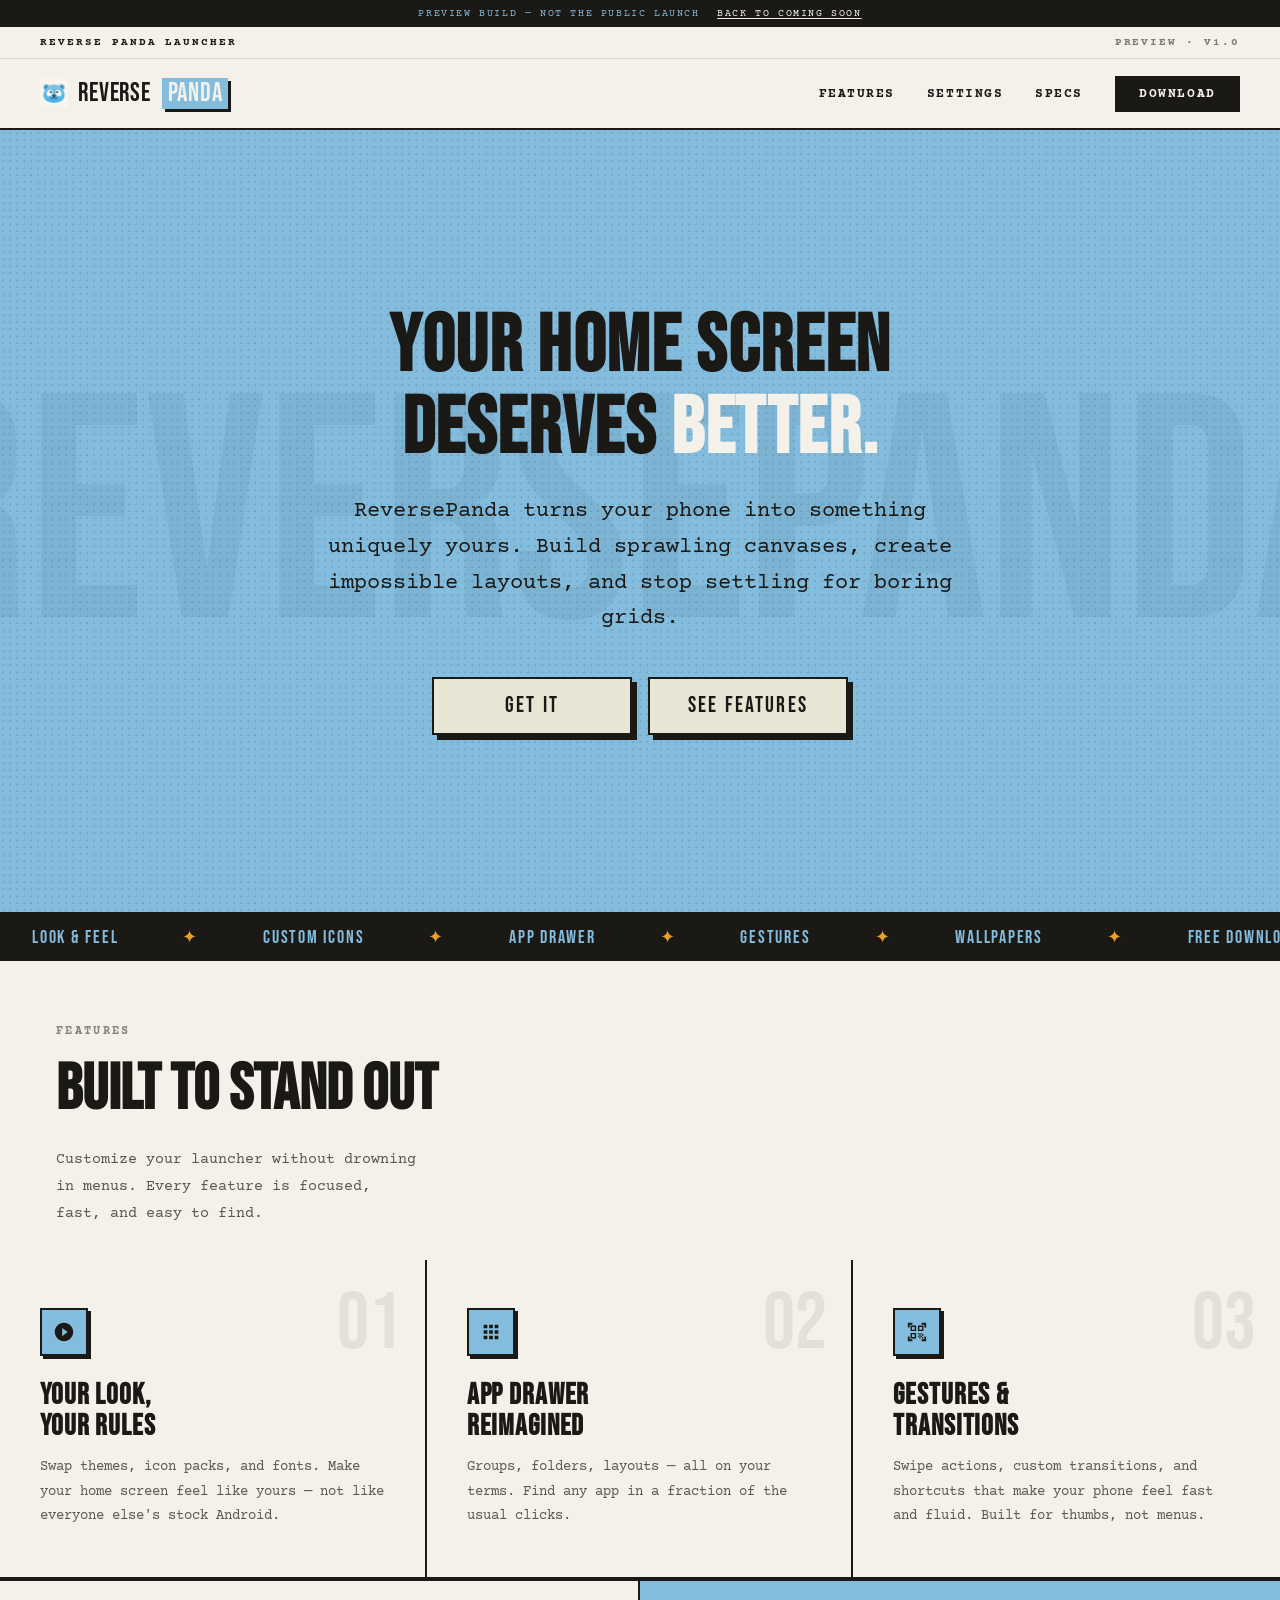
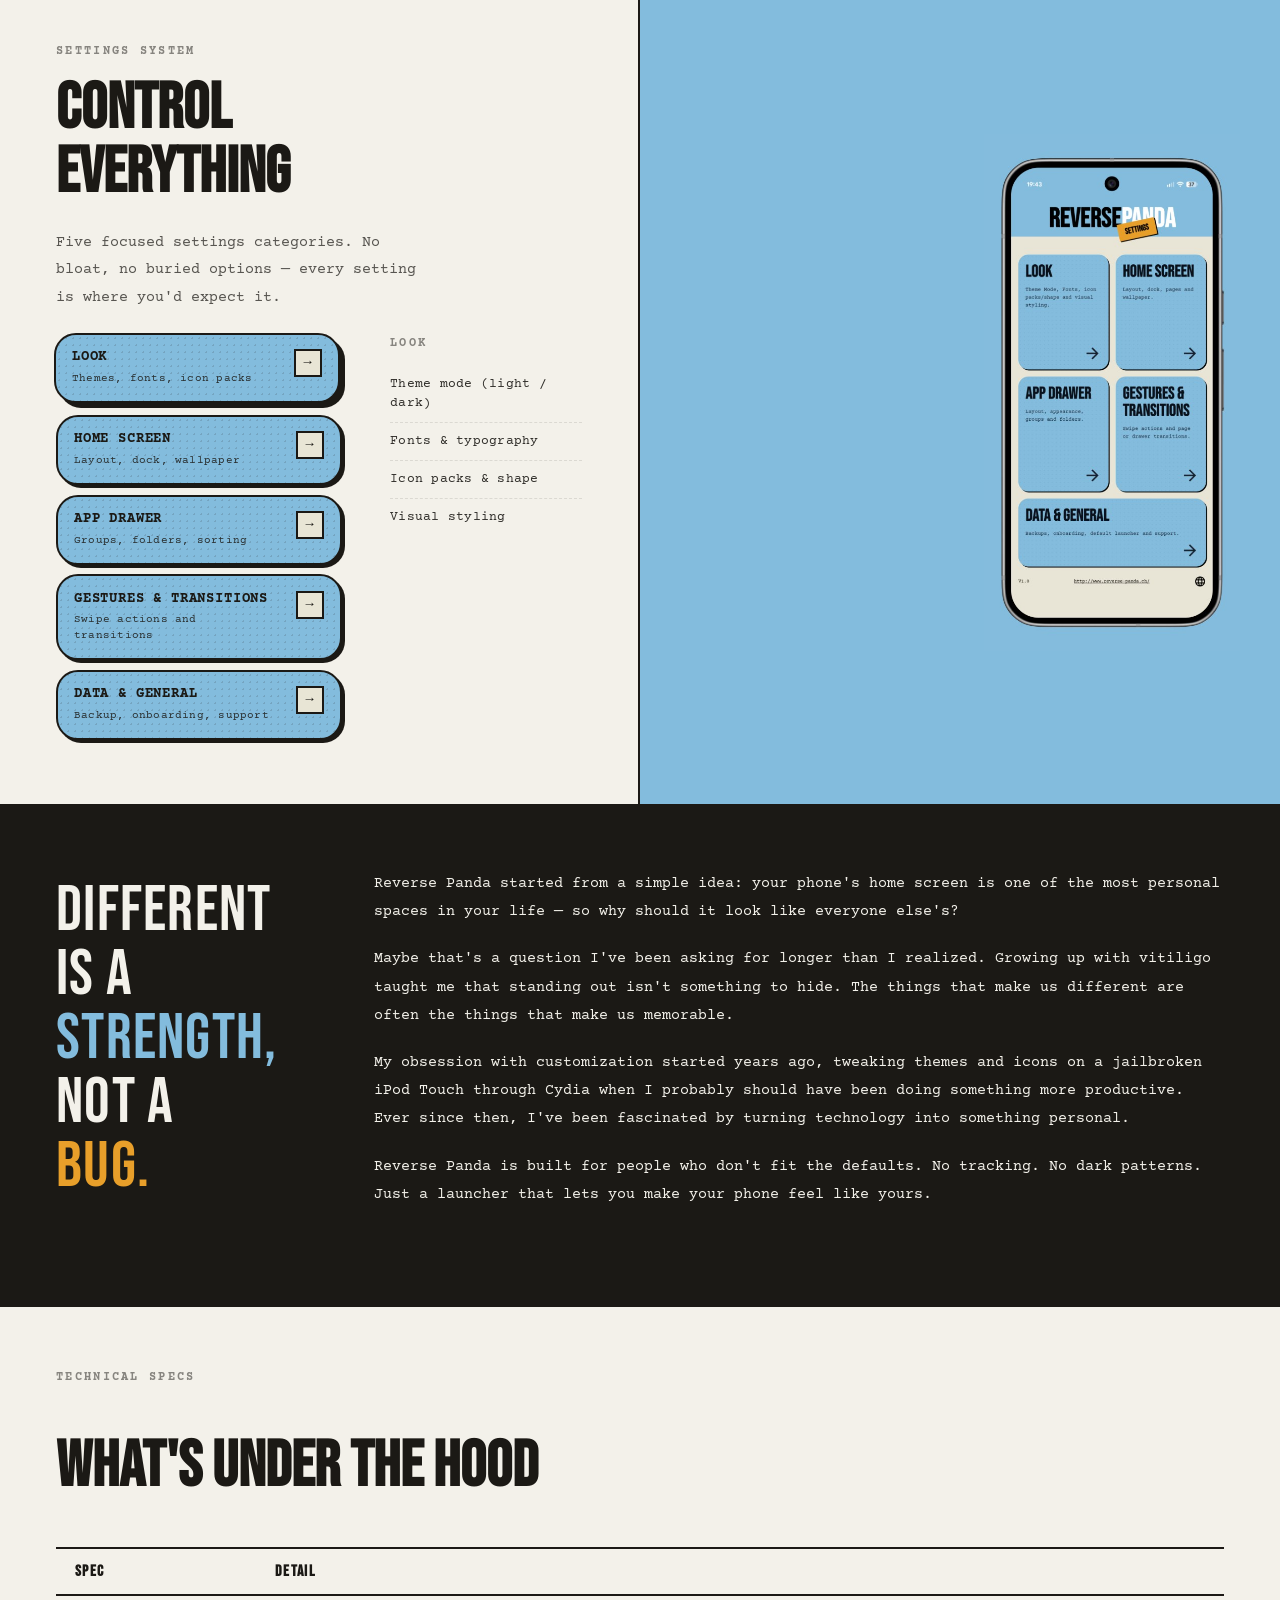
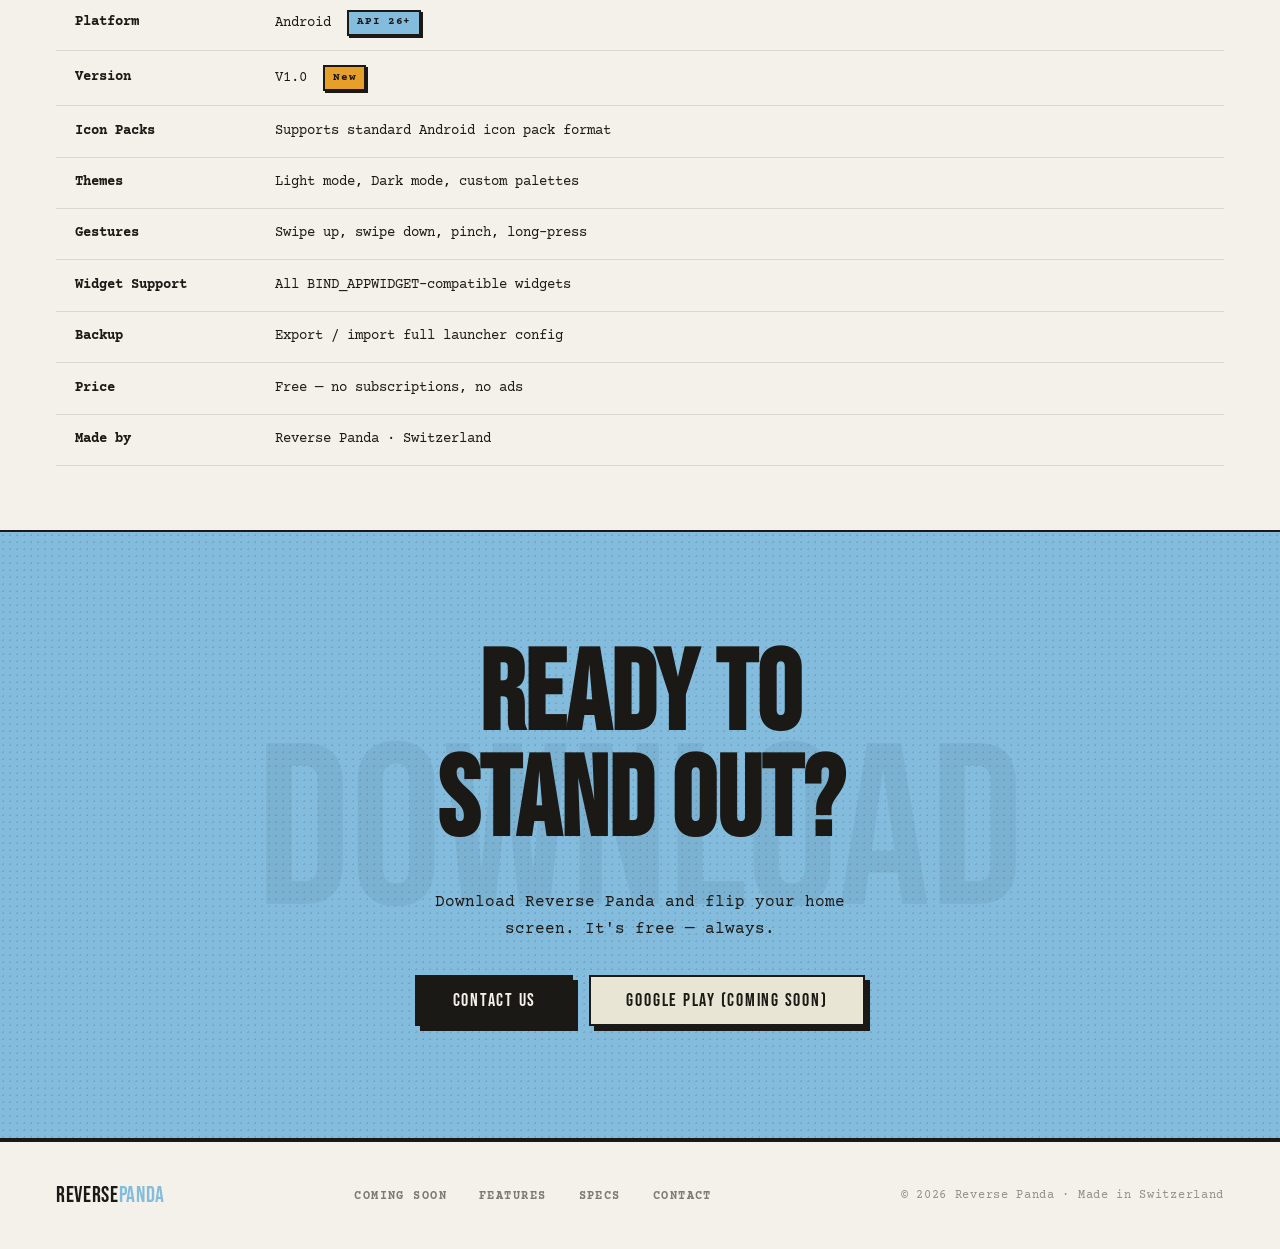
==== commit d873611c: "feat: add app drawer layout previews with styled copy panel Co-authored-by: Cursor <cursoragent@curs" ====
--- a/live/index.html
+++ b/live/index.html
@@ -180,10 +180,27 @@
                 <p class="settings-panel__label">App Drawer</p>
                 <ul class="settings-submenu">
                   <li>Groups &amp; folders</li>
-                  <li>
-                    <button type="button" class="settings-submenu__btn" data-preview-video="../assets/videos/mockup-app-drawer-layouts.webm">
+                  <li class="settings-submenu__branch">
+                    <button type="button" class="settings-submenu__btn" data-settings-subsection="sorting-layout" aria-expanded="false" aria-controls="settings-subsection-sorting-layout">
                       Sorting &amp; layout
                     </button>
+                    <ul class="settings-submenu settings-submenu--depth" id="settings-subsection-sorting-layout" data-settings-subsection-panel="sorting-layout" hidden>
+                      <li>
+                        <button type="button" class="settings-submenu__btn settings-submenu__btn--depth" data-preview-layout data-preview-copy-id="single-column">
+                          Single scrollable column
+                        </button>
+                      </li>
+                      <li>
+                        <button type="button" class="settings-submenu__btn settings-submenu__btn--depth" data-preview-layout data-preview-video="../assets/videos/AD_MultiColumn.webm" data-preview-copy-id="multicolumn">
+                          Multi column
+                        </button>
+                      </li>
+                      <li>
+                        <button type="button" class="settings-submenu__btn settings-submenu__btn--depth" data-preview-layout data-preview-copy-id="classic-grid">
+                          Classic Grid
+                        </button>
+                      </li>
+                    </ul>
                   </li>
                   <li>Drawer style</li>
                 </ul>
@@ -207,38 +224,57 @@
             </div>
           </div>
         </div>
-        <div class="showcase-visual" data-reveal="fade-right">
-          <div class="showcase-preview-options" aria-label="Preview options">
-            <!-- e.g. Light screen / Dark screen — coming soon -->
-          </div>
-          <div class="showcase-preview-stage" data-preview-stage>
-            <img
-              class="mockup-img mockup-img--showcase"
-              data-settings-preview
-              data-preview-look="../assets/screenshots/reverse-panda-settings-mockup.png"
-              data-preview-home="../assets/screenshots/reverse-panda-settings-mockup.png"
-              data-preview-drawer="../assets/screenshots/reverse-panda-settings-mockup.png"
-              data-preview-gestures="../assets/screenshots/reverse-panda-settings-mockup.png"
-              data-preview-data="../assets/screenshots/reverse-panda-settings-mockup.png"
-              src="../assets/screenshots/reverse-panda-settings-mockup.png"
-              alt="Reverse Panda settings screen preview"
-              width="600"
-              height="1200"
-              loading="lazy"
-              decoding="async"
-            >
-            <video
-              class="mockup-video mockup-video--showcase"
-              data-settings-preview-video
-              hidden
-              muted
-              playsinline
-              loop
-              preload="metadata"
-              aria-label="App drawer sorting and layout preview"
-            >
-              <source src="../assets/videos/mockup-app-drawer-layouts.webm" type="video/webm">
-            </video>
+        <div class="showcase-visual" data-reveal="fade-right" data-preview-area>
+          <div class="showcase-preview-content" data-preview-content>
+            <div class="showcase-preview-stage" data-preview-stage>
+              <img
+                class="mockup-img mockup-img--showcase"
+                data-settings-preview
+                data-preview-look="../assets/screenshots/reverse-panda-settings-mockup.png"
+                data-preview-home="../assets/screenshots/reverse-panda-settings-mockup.png"
+                data-preview-drawer="../assets/screenshots/reverse-panda-settings-mockup.png"
+                data-preview-gestures="../assets/screenshots/reverse-panda-settings-mockup.png"
+                data-preview-data="../assets/screenshots/reverse-panda-settings-mockup.png"
+                src="../assets/screenshots/reverse-panda-settings-mockup.png"
+                alt="Reverse Panda settings screen preview"
+                width="600"
+                height="1200"
+                loading="lazy"
+                decoding="async"
+              >
+              <video
+                class="mockup-video mockup-video--showcase"
+                data-settings-preview-video
+                hidden
+                muted
+                playsinline
+                loop
+                preload="metadata"
+                aria-label="App drawer sorting and layout preview"
+              >
+                <source src="../assets/videos/AD_MultiColumn.webm" type="video/webm">
+              </video>
+            </div>
+            <div class="showcase-preview-copy-slot" data-preview-copy-slot hidden>
+              <div class="showcase-preview-copy" data-preview-copy-id="single-column" hidden aria-live="polite">
+                <p class="showcase-preview-copy__label">App Drawer · Layout</p>
+                <h3 class="showcase-preview-copy__title">Single Scrollable Column</h3>
+                <p class="showcase-preview-copy__lead">One continuous list, sorted A to Z.</p>
+                <p class="showcase-preview-copy__body">Scroll through every app in a single column — simple, fast, and perfect when you prefer one long stream over grids.</p>
+              </div>
+              <div class="showcase-preview-copy" data-preview-copy-id="multicolumn" hidden aria-live="polite">
+                <p class="showcase-preview-copy__label">App Drawer · Layout</p>
+                <h3 class="showcase-preview-copy__title">Multi <span class="showcase-preview-copy__accent">Column</span></h3>
+                <p class="showcase-preview-copy__lead">Designed for people with more than ten apps.</p>
+                <p class="showcase-preview-copy__body">Choose between 3 and 5 independently scrolling columns, neatly grouped from A to Z. Spend less time searching and more time launching.</p>
+              </div>
+              <div class="showcase-preview-copy" data-preview-copy-id="classic-grid" hidden aria-live="polite">
+                <p class="showcase-preview-copy__label">App Drawer · Layout</p>
+                <h3 class="showcase-preview-copy__title">Classic Grid</h3>
+                <p class="showcase-preview-copy__lead">The familiar app drawer layout.</p>
+                <p class="showcase-preview-copy__body">A traditional grid of icons — dense, recognizable, and ideal if you want the standard Android drawer feel with Reverse Panda styling.</p>
+              </div>
+            </div>
           </div>
         </div>
       </section>
--- a/live/styles.css
+++ b/live/styles.css
@@ -371,7 +371,7 @@
   box-shadow: 7px 7px 0 var(--black);
 }
 
-/* Phone mockup PNG only — no wrapper frame or shadow */
+/* Showcase mockup media — portrait 9:16 WebM / PNG */
 .mockup-img {
   display: block;
   width: 100%;
@@ -385,21 +385,30 @@
 }
 
 .mockup-img--showcase {
-  width: min(100%, clamp(260px, 22vw, 360px));
+  width: min(100%, clamp(240px, 20vw, 340px));
   max-width: none;
   transform: none;
 }
 
 .mockup-video--showcase {
-  width: min(100%, clamp(320px, 34vw, 520px));
+  width: min(100%, clamp(280px, 28vw, 420px));
   max-width: none;
+  aspect-ratio: 9 / 16;
+  height: auto;
   transform: none;
   display: block;
-  height: auto;
   border: none;
   background: transparent;
   object-fit: contain;
-  vertical-align: middle;
+  object-position: top center;
+}
+
+.showcase-preview-content.is-expanded .mockup-video--showcase {
+  width: min(100%, clamp(380px, 54vw, 640px));
+}
+
+.showcase-preview-content.is-expanded .mockup-img--showcase {
+  width: min(100%, clamp(320px, 48vw, 520px));
 }
 
 .mockup-video--showcase[hidden] {
@@ -408,6 +417,21 @@
 
 .showcase-preview-stage.is-video-active .mockup-img--showcase {
   display: none;
+}
+
+.showcase-preview-stage {
+  display: flex;
+  justify-content: flex-end;
+  align-items: center;
+  flex-shrink: 0;
+}
+
+.showcase-preview-content.is-expanded .showcase-preview-stage {
+  justify-content: flex-start;
+  justify-self: start;
+  align-self: start;
+  align-items: flex-start;
+  width: 100%;
 }
 
 .ticker {
@@ -705,32 +729,171 @@
 }
 
 .settings-submenu__btn:hover,
-.settings-submenu__btn.is-active {
+.settings-submenu__btn.is-active,
+.settings-submenu__btn.is-open {
   color: var(--black);
   opacity: 1;
   font-weight: 700;
 }
 
+.settings-submenu__branch {
+  display: flex;
+  flex-direction: column;
+  gap: 0.35rem;
+}
+
+.settings-submenu--depth {
+  list-style: none;
+  margin: 0.15rem 0 0;
+  padding: 0.35rem 0 0.15rem 0.85rem;
+  border-left: 2px solid rgba(27, 25, 21, 0.18);
+}
+
+.settings-submenu--depth li {
+  border-bottom: none;
+  padding: 0.2rem 0;
+}
+
+.settings-submenu__btn--depth {
+  font-size: 0.76rem;
+  letter-spacing: 0.04em;
+  text-transform: none;
+  font-weight: 400;
+  opacity: 0.82;
+}
+
+.settings-submenu__btn--depth.is-active {
+  font-weight: 700;
+  opacity: 1;
+}
+
 .showcase-visual {
   background: var(--blue);
-  display: grid;
-  grid-template-columns: minmax(0, 1fr) auto;
+  display: flex;
   align-items: center;
-  gap: 1.25rem;
-  padding: 2.5rem 2rem 2.5rem 1.25rem;
+  justify-content: flex-end;
+  min-height: clamp(22rem, 52vh, 36rem);
+  padding: 2rem 2.5rem 2rem 1.5rem;
   position: relative;
   overflow: visible;
 }
 
-.showcase-preview-options {
-  align-self: stretch;
+.showcase-visual.is-expanded {
+  justify-content: stretch;
+  padding: 1.75rem 2.5rem 1.75rem 1rem;
+}
+
+.showcase-preview-content {
+  display: flex;
+  align-items: center;
+  justify-content: flex-end;
+  gap: 0;
+  width: 100%;
+  max-width: 100%;
   min-width: 0;
 }
 
-.showcase-preview-stage {
-  display: flex;
-  justify-content: flex-end;
-  align-items: center;
+.showcase-preview-content.is-expanded {
+  display: grid;
+  grid-template-columns: minmax(0, 1.15fr) 26rem;
+  align-items: start;
+  gap: clamp(1.25rem, 2.5vw, 2rem);
+  justify-content: stretch;
+  padding-left: 0;
+}
+
+.showcase-preview-copy-slot {
+  position: relative;
+  width: 26rem;
+  max-width: 100%;
+  height: 22rem;
+  flex-shrink: 0;
+  align-self: start;
+  justify-self: end;
+}
+
+.showcase-preview-copy-slot[hidden] {
+  display: none !important;
+}
+
+.showcase-preview-copy {
+  position: absolute;
+  inset: 0;
+  width: 100%;
+  height: 100%;
+  box-sizing: border-box;
+  color: var(--black);
+  text-align: left;
+  background: var(--cream);
+  border: var(--border);
+  border-radius: var(--radius-card);
+  box-shadow: var(--shadow-brutal);
+  padding: clamp(1.75rem, 2.5vw, 2.25rem);
+  display: flex;
+  flex-direction: column;
+}
+
+.showcase-preview-copy[hidden] {
+  display: none !important;
+}
+
+.showcase-preview-copy:not([hidden]) {
+  display: flex;
+  animation: preview-copy-in 0.25s ease;
+}
+
+@keyframes preview-copy-in {
+  from { opacity: 0; }
+  to { opacity: 1; }
+}
+
+.showcase-preview-copy__label {
+  font-size: 0.72rem;
+  font-weight: 700;
+  letter-spacing: 0.2em;
+  text-transform: uppercase;
+  opacity: 0.5;
+  margin-bottom: 1rem;
+  flex-shrink: 0;
+}
+
+.showcase-preview-copy__title {
+  font-family: "Bebas Neue", sans-serif;
+  font-size: clamp(2.35rem, 3.2vw, 3.25rem);
+  line-height: 0.95;
+  letter-spacing: 0.03em;
+  margin-bottom: 1.15rem;
+  text-transform: uppercase;
+  flex-shrink: 0;
+  min-height: 2.85em;
+}
+
+.showcase-preview-copy__accent {
+  color: var(--black);
+  background: var(--orange);
+  padding: 0 0.08em;
+  box-shadow: 2px 2px 0 var(--black);
+}
+
+.showcase-preview-copy__lead {
+  font-size: 0.82rem;
+  font-weight: 700;
+  letter-spacing: 0.05em;
+  text-transform: uppercase;
+  line-height: 1.45;
+  margin-bottom: 0.85rem;
+  padding-bottom: 0.85rem;
+  border-bottom: 1px dashed rgba(27, 25, 21, 0.18);
+  flex-shrink: 0;
+  min-height: 3.25rem;
+}
+
+.showcase-preview-copy__body {
+  font-size: 0.95rem;
+  line-height: 1.75;
+  opacity: 0.72;
+  flex: 1;
+  min-height: 0;
 }
 
 .manifesto {
@@ -1061,14 +1224,54 @@
     padding-top: 0.5rem;
   }
 
-  .showcase-visual {
-    grid-template-columns: 1fr;
+  .showcase-visual,
+  .showcase-visual.is-expanded {
     min-height: auto;
     padding: 2.5rem 1.25rem;
-  }
-
-  .showcase-preview-stage {
     justify-content: center;
+  }
+
+  .showcase-preview-content,
+  .showcase-preview-content.is-expanded {
+    grid-template-columns: 1fr;
+    flex-direction: column;
+    align-items: center;
+    justify-content: flex-start;
+    padding-left: 0;
+    gap: 1.75rem;
+  }
+
+  .showcase-preview-stage,
+  .showcase-preview-content.is-expanded .showcase-preview-stage {
+    justify-content: center;
+    align-self: center;
+    width: 100%;
+  }
+
+  .showcase-preview-copy-slot {
+    height: auto;
+    min-height: 18rem;
+    width: 100%;
+    max-width: 26rem;
+    justify-self: center;
+  }
+
+  .showcase-preview-copy {
+    position: relative;
+    inset: auto;
+    height: auto;
+    min-height: 18rem;
+    max-width: none;
+    width: 100%;
+    text-align: left;
+  }
+
+  .showcase-preview-copy__title {
+    min-height: 2.4em;
+  }
+
+  .showcase-preview-copy__lead {
+    min-height: auto;
   }
 
   .mockup-img--showcase {
@@ -1077,6 +1280,10 @@
 
   .mockup-video--showcase {
     width: min(94vw, 400px);
+  }
+
+  .showcase-preview-content.is-expanded .mockup-video--showcase {
+    width: min(98vw, 480px);
   }
 
   .manifesto {
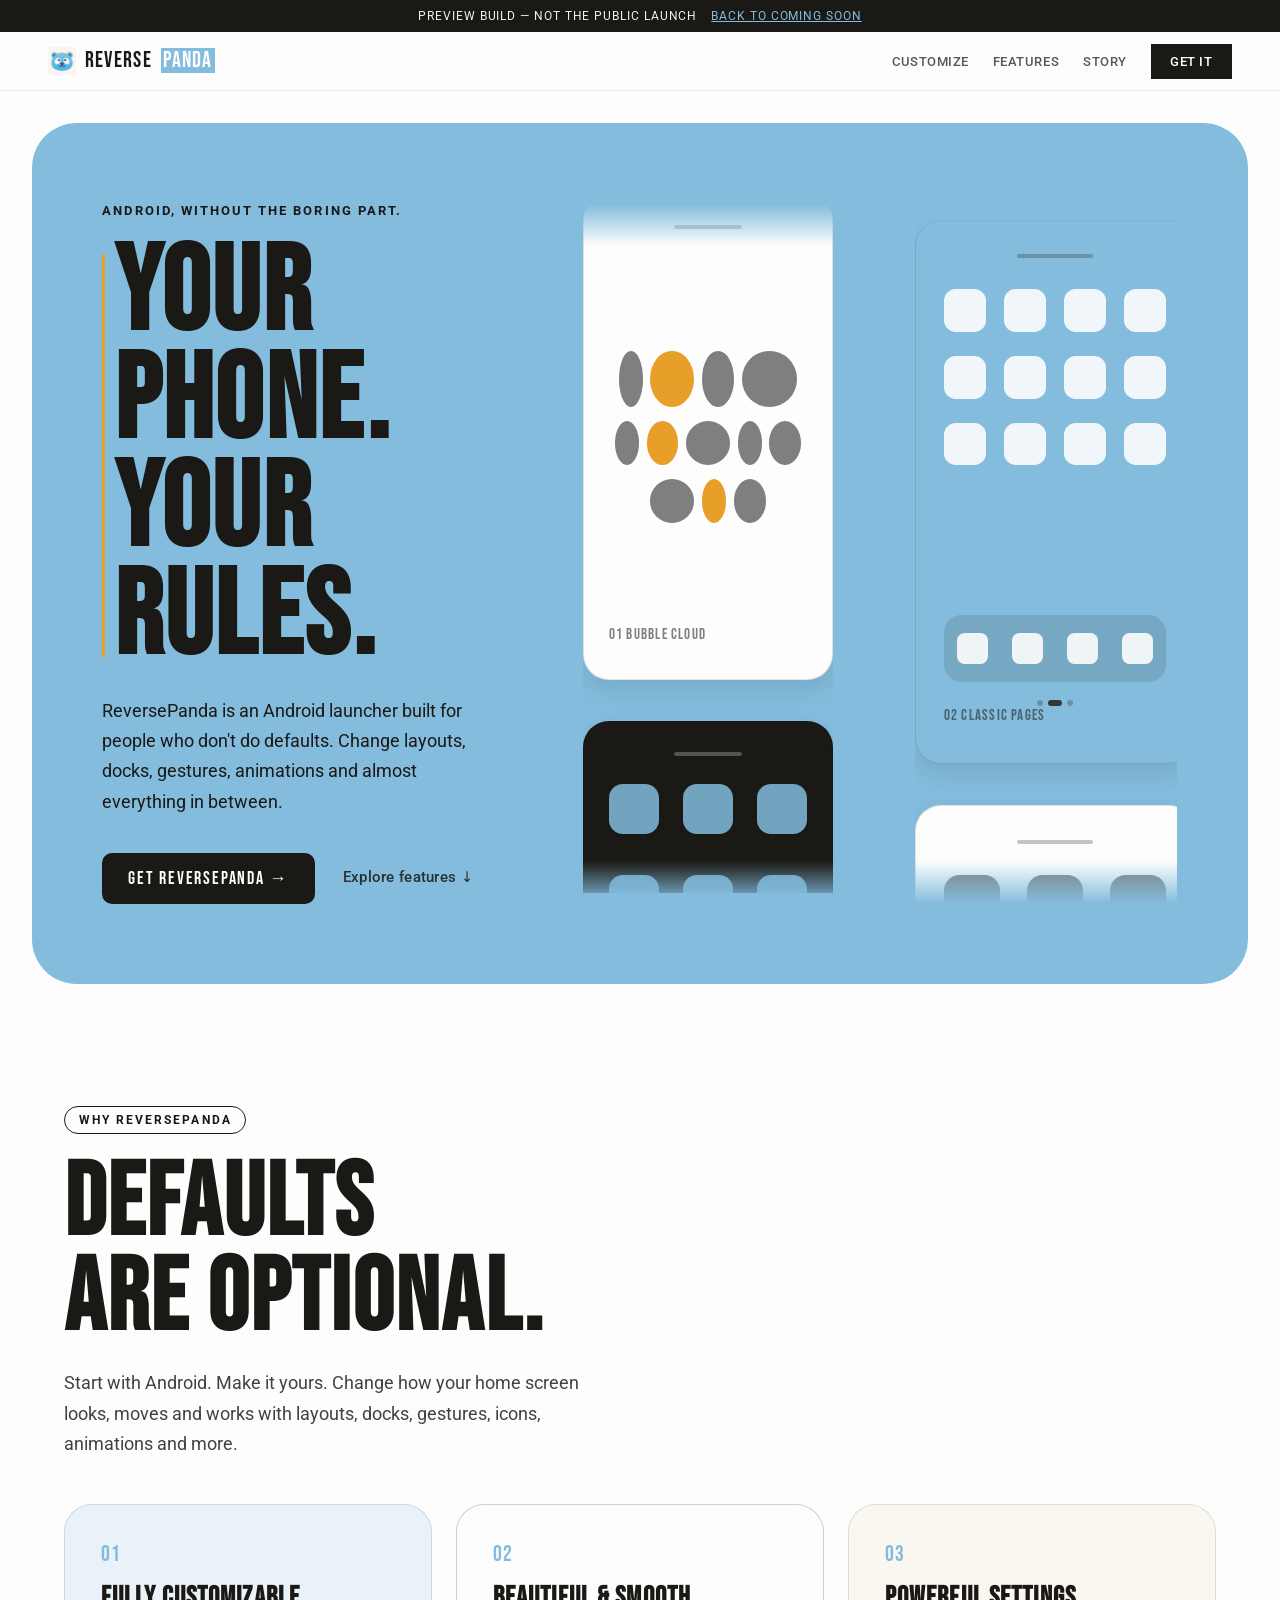
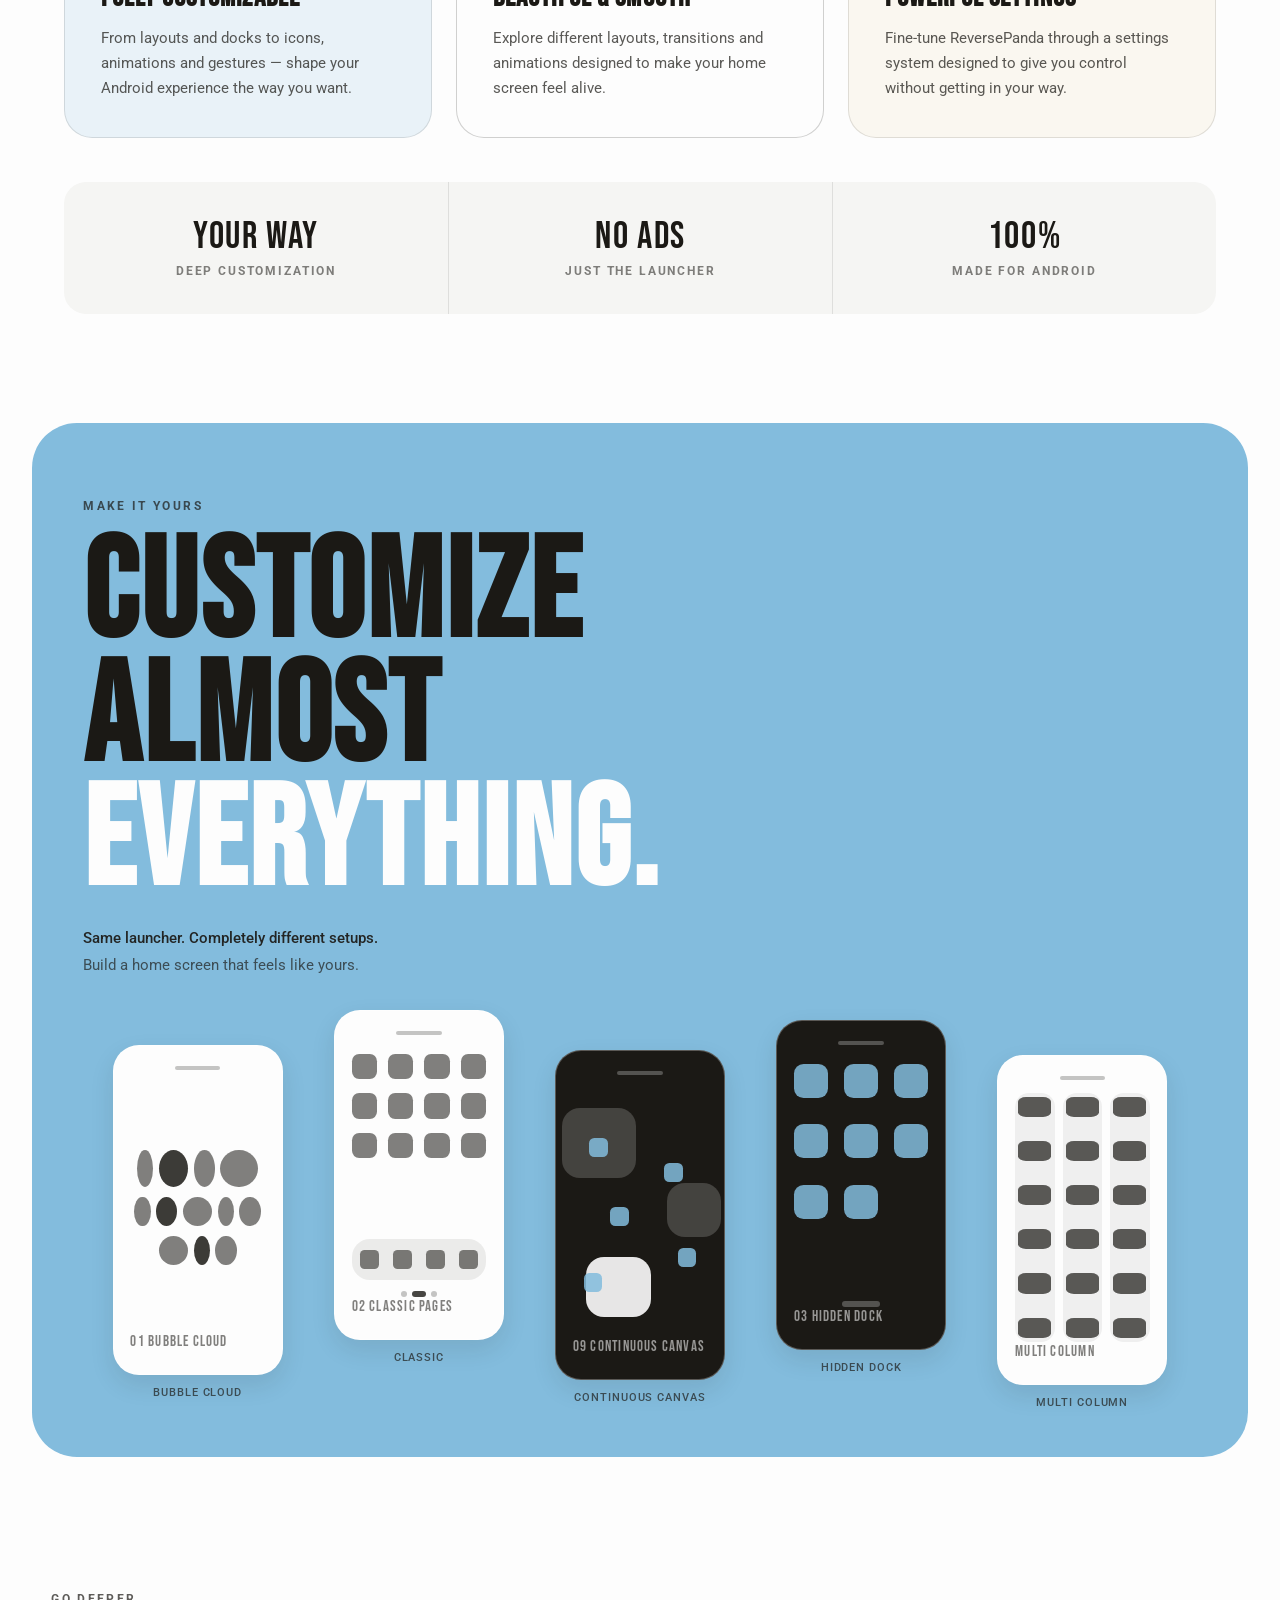
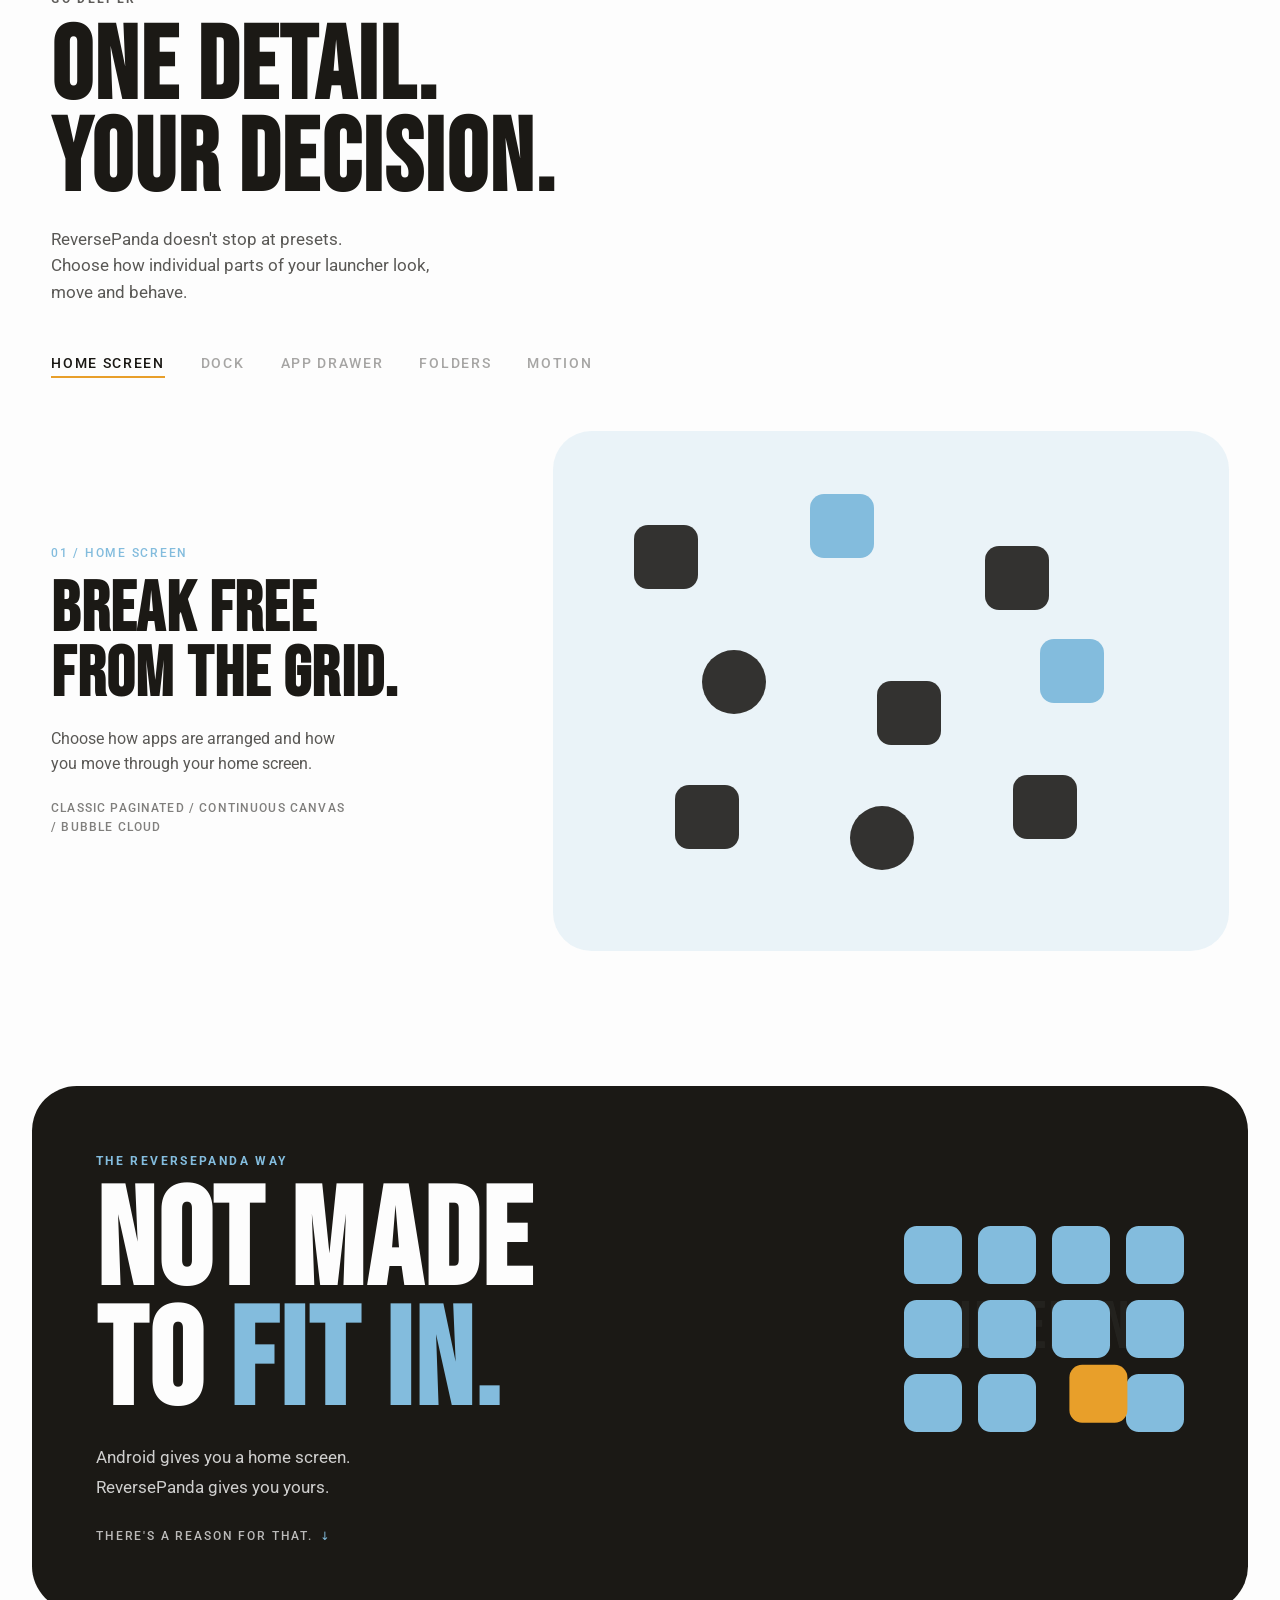
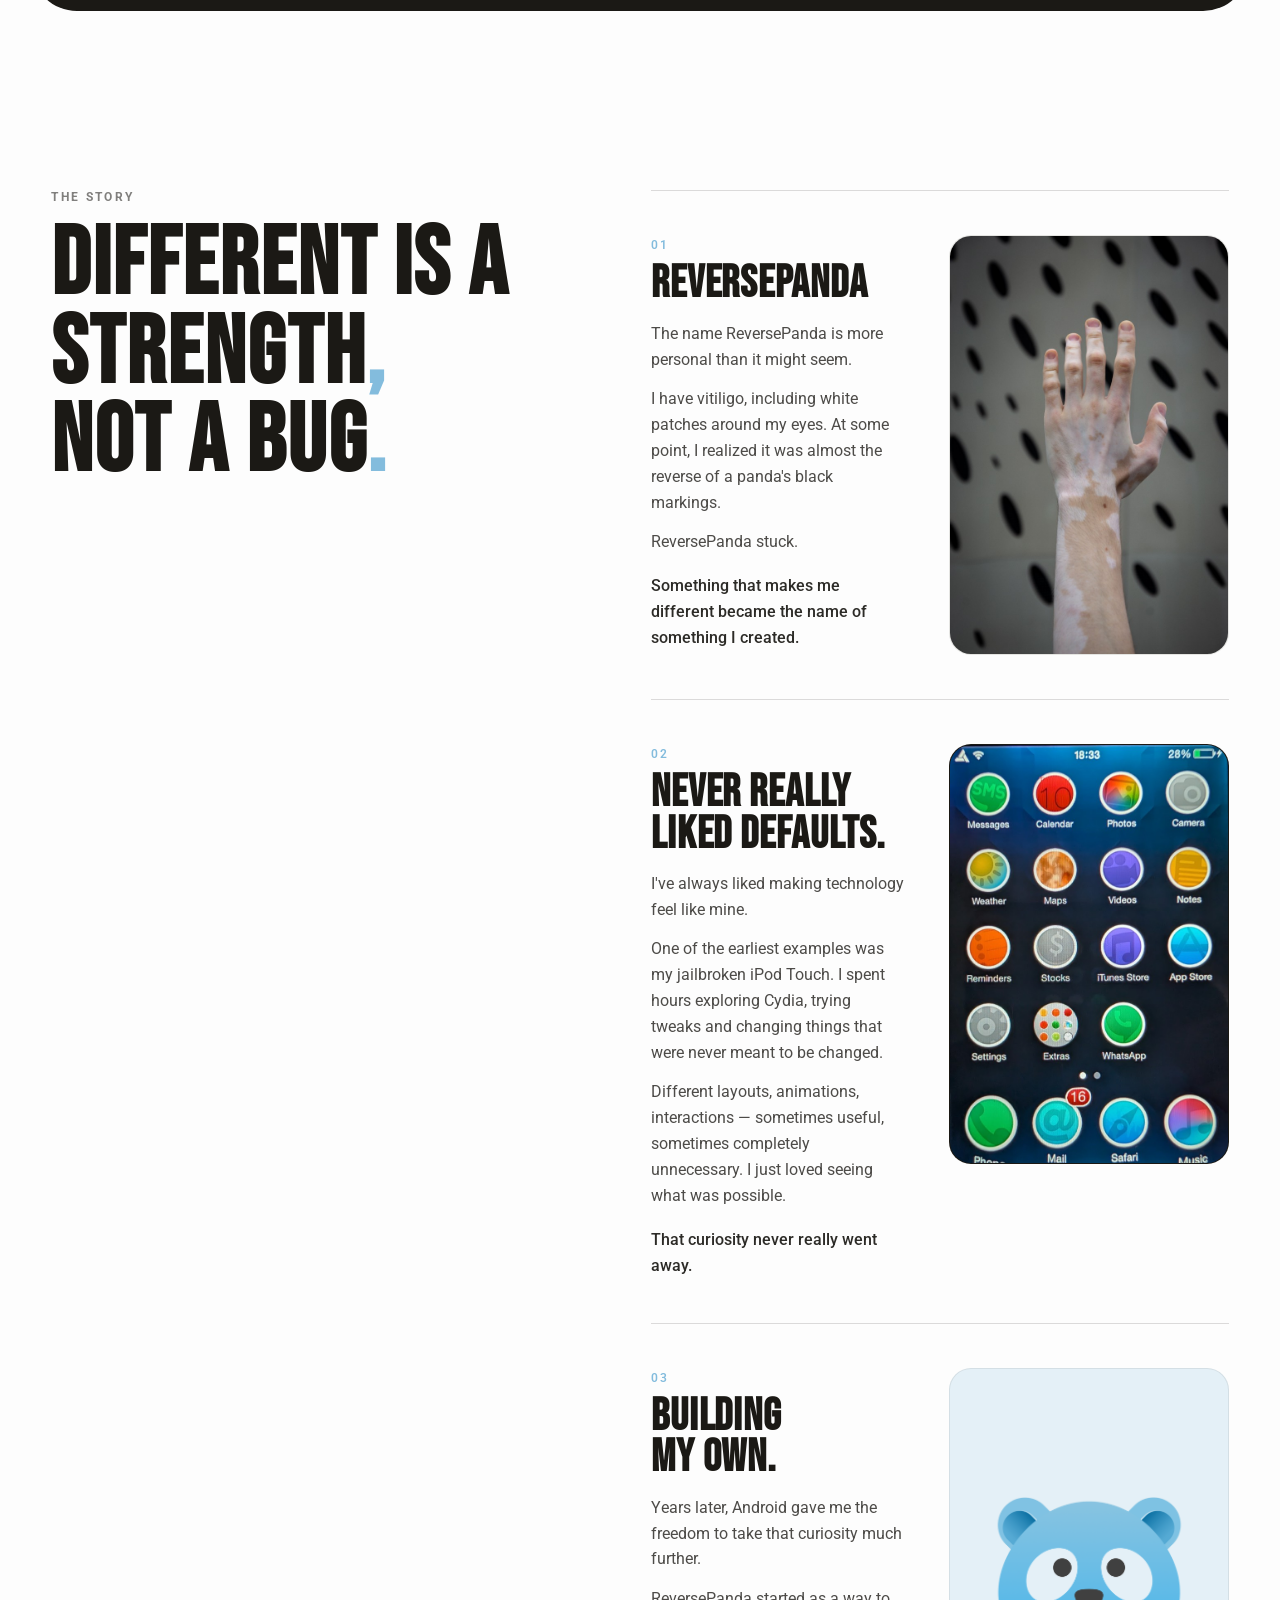
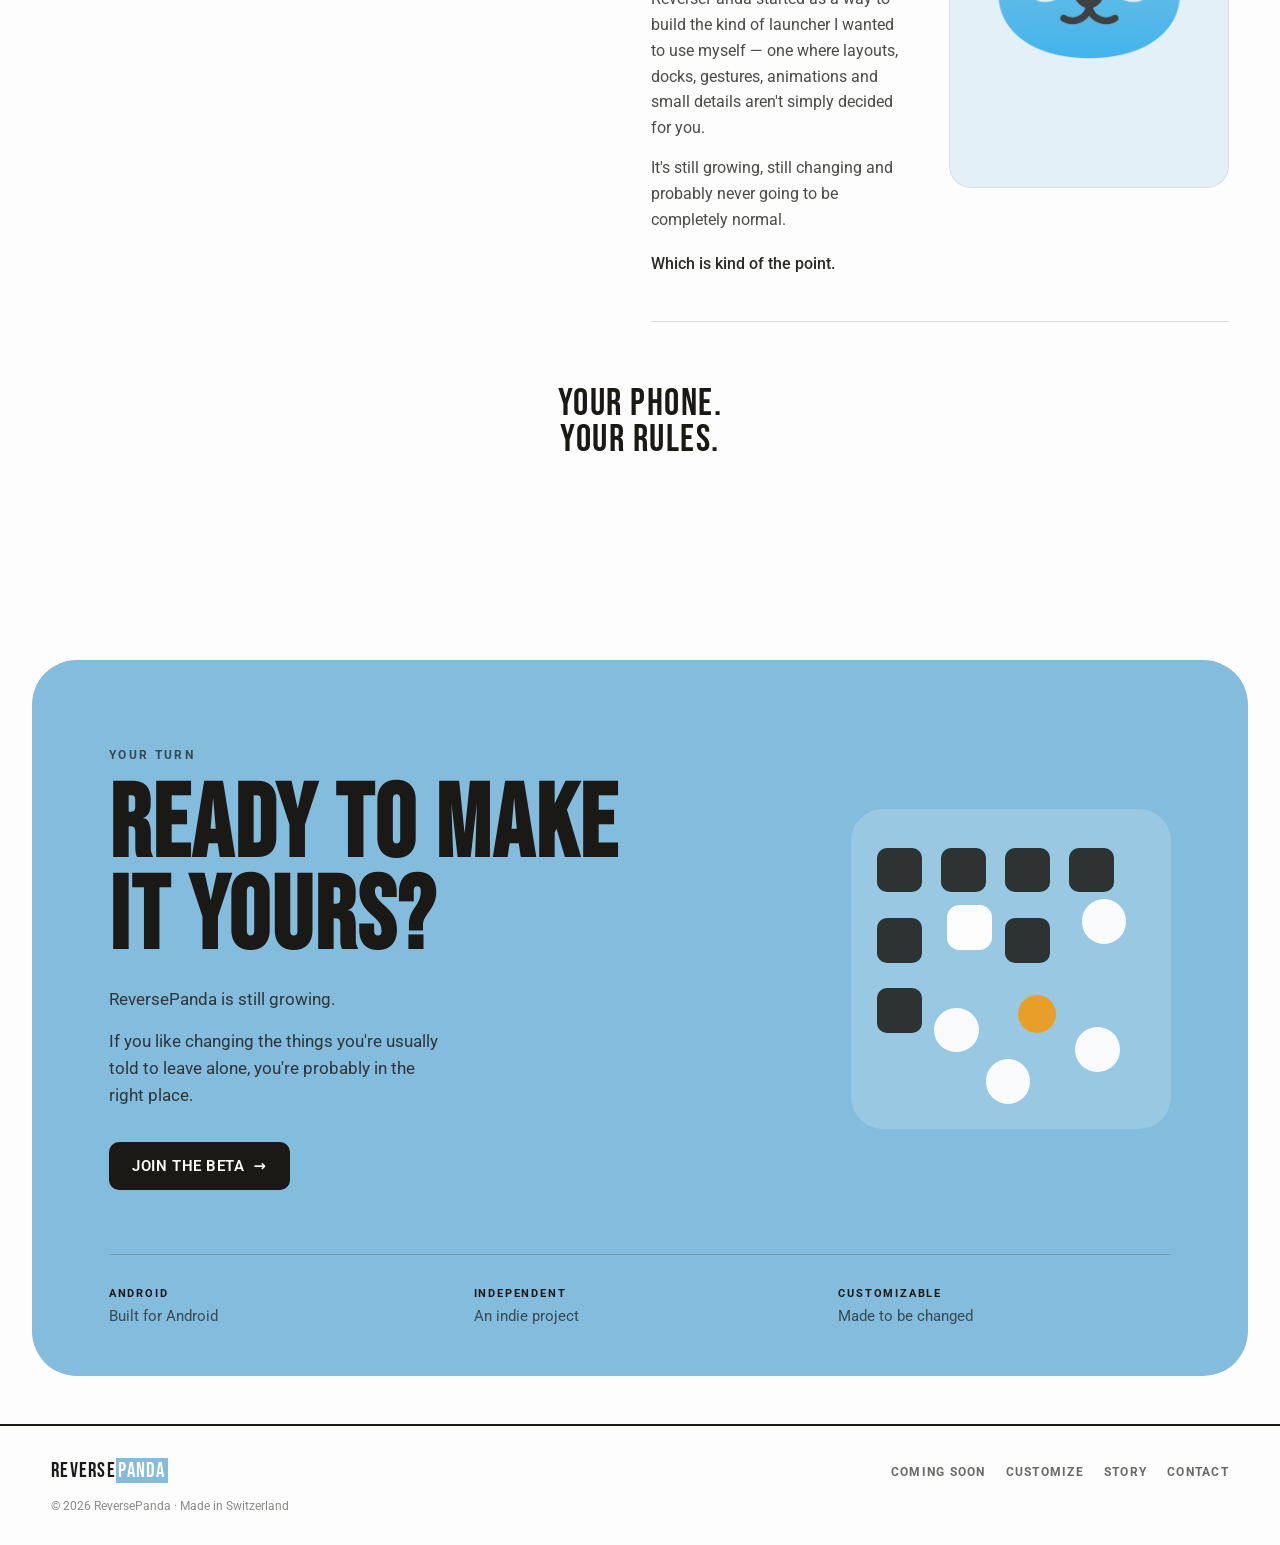
==== commit 1f113f41: "feat: rebuild live homepage with story chapters and showcase Add feature explorer, manifesto, first-" ====
--- a/live/index.html
+++ b/live/index.html
@@ -4,14 +4,14 @@
   <meta charset="UTF-8">
   <meta name="viewport" content="width=device-width, initial-scale=1.0">
   <meta name="robots" content="noindex, nofollow">
-  <title>Reverse Panda – The Android Launcher That Stands Out</title>
-  <meta name="description" content="Reverse Panda is a customizable Android launcher built for people who want a home screen that stands out.">
-  <meta name="theme-color" content="#f3f1ea">
+  <title>ReversePanda – Your Phone. Your Rules.</title>
+  <meta name="description" content="ReversePanda is an Android launcher built for people who don't do defaults. Change layouts, docks, gestures, animations and almost everything in between.">
+  <meta name="theme-color" content="#FDFDFD">
   <link rel="icon" type="image/png" href="../assets/logo/reverse-panda-logo.png">
   <link rel="apple-touch-icon" href="../assets/logo/reverse-panda-logo.png">
   <link rel="preconnect" href="https://fonts.googleapis.com">
   <link rel="preconnect" href="https://fonts.gstatic.com" crossorigin>
-  <link href="https://fonts.googleapis.com/css2?family=Bebas+Neue&family=Courier+Prime:ital,wght@0,400;0,700;1,400&display=swap" rel="stylesheet">
+  <link href="https://fonts.googleapis.com/css2?family=Bebas+Neue&family=Roboto:wght@400;500;700&display=swap" rel="stylesheet">
   <link rel="stylesheet" href="styles.css">
 </head>
 <body>
@@ -24,309 +24,359 @@
   </p>
 
   <header class="site-header" id="top">
-    <div class="header-bar" data-reveal="fade-down">
-      <span class="header-bar__label">Reverse Panda Launcher</span>
-      <span class="header-bar__meta">Preview · V1.0</span>
-    </div>
-
-    <div class="site-nav">
-      <nav class="primary-nav" id="primary-nav" aria-label="Primary">
-        <a href="#top" class="nav-logo">
-          <img src="../assets/logo/reverse-panda-logo.png" alt="Reverse Panda logo">
-          REVERSE<span class="brand-panda">PANDA</span>
-        </a>
-        <ul class="nav-links">
-          <li><a href="#features">Features</a></li>
-          <li><a href="#settings">Settings</a></li>
-          <li><a href="#specs">Specs</a></li>
-          <li><a href="#download" class="nav-cta">Download</a></li>
-        </ul>
-        <button class="nav-toggle" type="button" aria-expanded="false" aria-controls="mobile-nav">
-          Menu
-        </button>
-      </nav>
-      <div class="mobile-nav" id="mobile-nav" hidden>
-        <a href="#features">Features</a>
-        <a href="#settings">Settings</a>
-        <a href="#specs">Specs</a>
-        <a href="#download">Download</a>
-      </div>
+    <nav class="primary-nav" id="primary-nav" aria-label="Primary">
+      <a href="#top" class="nav-logo">
+        <img src="../assets/logo/reverse-panda-logo.png" alt="ReversePanda logo">
+        REVERSE<span class="brand-panda">PANDA</span>
+      </a>
+      <ul class="nav-links">
+        <li><a href="#showcase">Customize</a></li>
+        <li><a href="#features">Features</a></li>
+        <li><a href="#story">Story</a></li>
+        <li><a href="#download" class="nav-cta">Get it</a></li>
+      </ul>
+      <button class="nav-toggle" type="button" aria-expanded="false" aria-controls="mobile-nav">Menu</button>
+    </nav>
+    <div class="mobile-nav" id="mobile-nav" hidden>
+      <a href="#showcase">Customize</a>
+      <a href="#features">Features</a>
+      <a href="#story">Story</a>
+      <a href="#download">Get it</a>
     </div>
   </header>
 
   <main id="main-content">
 
+    <!-- 1–2. HERO -->
     <section class="hero" id="hero" aria-labelledby="hero-heading">
-      <div class="hero__content">
-        <h1 class="hero-title" id="hero-heading" data-reveal="fade-up">
-          Your Home Screen Deserves <span class="hero-highlight">Better.</span>
-        </h1>
-        <p class="hero-sub" data-reveal="fade-up" data-reveal-delay="80">
-          ReversePanda turns your phone into something uniquely yours. Build sprawling canvases, create impossible layouts, and stop settling for boring grids.
+      <div class="hero__layout">
+        <div class="hero__copy">
+          <p class="hero-eyebrow" data-reveal="fade-up">ANDROID, WITHOUT THE BORING PART.</p>
+          <h1 class="hero-title" id="hero-heading" data-reveal="fade-up" data-reveal-delay="60">
+            YOUR PHONE.<br>YOUR RULES.
+          </h1>
+          <p class="hero-sub" data-reveal="fade-up" data-reveal-delay="120">
+            ReversePanda is an Android launcher built for people who don't do defaults.
+            Change layouts, docks, gestures, animations and almost everything in between.
+          </p>
+          <div class="hero-actions" data-reveal="fade-up" data-reveal-delay="180">
+            <a href="#download" class="btn-primary">GET REVERSEPANDA <span aria-hidden="true">→</span></a>
+            <a href="#why" class="btn-text">Explore features ↓</a>
+          </div>
+        </div>
+
+        <div class="hero__visual" data-reveal="fade-left" data-reveal-delay="100">
+          <div class="hero-wall" aria-hidden="true">
+            <div class="hero-wall__mask">
+              <div class="hero-col hero-col--down">
+                <div class="hero-col__track" data-hero-track="left"></div>
+              </div>
+              <div class="hero-col hero-col--up">
+                <div class="hero-col__track" data-hero-track="right"></div>
+              </div>
+            </div>
+          </div>
+        </div>
+      </div>
+    </section>
+
+    <!-- WHY REVERSEPANDA -->
+    <section class="why" id="why" aria-labelledby="why-heading">
+      <div class="why__intro" data-reveal="fade-up">
+        <p class="why__label">WHY REVERSEPANDA</p>
+        <h2 class="why__title" id="why-heading">
+          DEFAULTS<br>ARE OPTIONAL.
+        </h2>
+        <p class="why__copy">
+          Start with Android. Make it yours.
+          Change how your home screen looks, moves and works with layouts,
+          docks, gestures, icons, animations and more.
         </p>
-        <div class="hero-buttons" data-reveal="fade-up" data-reveal-delay="160">
-          <a href="#download" class="btn-secondary">GET IT</a>
-          <a href="#features" class="btn-secondary">See Features</a>
-        </div>
-      </div>
-    </section>
-
-    <div class="ticker" aria-hidden="true">
-      <div class="ticker-inner">
-        <span>LOOK &amp; FEEL</span><span class="sep">✦</span>
-        <span>CUSTOM ICONS</span><span class="sep">✦</span>
-        <span>APP DRAWER</span><span class="sep">✦</span>
-        <span>GESTURES</span><span class="sep">✦</span>
-        <span>WALLPAPERS</span><span class="sep">✦</span>
-        <span>FREE DOWNLOAD</span><span class="sep">✦</span>
-        <span>ANDROID LAUNCHER</span><span class="sep">✦</span>
-        <span>MADE IN SWITZERLAND</span><span class="sep">✦</span>
-        <span>LOOK &amp; FEEL</span><span class="sep">✦</span>
-        <span>CUSTOM ICONS</span><span class="sep">✦</span>
-        <span>APP DRAWER</span><span class="sep">✦</span>
-        <span>GESTURES</span><span class="sep">✦</span>
-        <span>WALLPAPERS</span><span class="sep">✦</span>
-        <span>FREE DOWNLOAD</span><span class="sep">✦</span>
-        <span>ANDROID LAUNCHER</span><span class="sep">✦</span>
-        <span>MADE IN SWITZERLAND</span><span class="sep">✦</span>
-      </div>
-    </div>
-
-    <div class="main-content">
-
-      <section class="content-section" id="features" aria-labelledby="features-heading">
-        <header class="section-intro" data-reveal="fade-up">
-          <p class="section-label">Features</p>
-          <h2 class="section-title" id="features-heading">BUILT TO STAND OUT</h2>
-          <p class="section-body">Customize your launcher without drowning in menus. Every feature is focused, fast, and easy to find.</p>
+      </div>
+
+      <div class="why-cards">
+        <article class="why-card why-card--blue" data-reveal="fade-up">
+          <span class="why-card__num">01</span>
+          <h3 class="why-card__title">FULLY CUSTOMIZABLE</h3>
+          <p class="why-card__body">From layouts and docks to icons, animations and gestures — shape your Android experience the way you want.</p>
+        </article>
+        <article class="why-card why-card--neutral" data-reveal="fade-up" data-reveal-delay="60">
+          <span class="why-card__num">02</span>
+          <h3 class="why-card__title">BEAUTIFUL &amp; SMOOTH</h3>
+          <p class="why-card__body">Explore different layouts, transitions and animations designed to make your home screen feel alive.</p>
+        </article>
+        <article class="why-card why-card--warm" data-reveal="fade-up" data-reveal-delay="100">
+          <span class="why-card__num">03</span>
+          <h3 class="why-card__title">POWERFUL SETTINGS</h3>
+          <p class="why-card__body">Fine-tune ReversePanda through a settings system designed to give you control without getting in your way.</p>
+        </article>
+      </div>
+
+      <div class="why-statements" data-reveal="fade-up">
+        <div class="why-statement">
+          <p class="why-statement__lead">YOUR WAY</p>
+          <p class="why-statement__sub">DEEP CUSTOMIZATION</p>
+        </div>
+        <div class="why-statement">
+          <p class="why-statement__lead">NO ADS</p>
+          <p class="why-statement__sub">JUST THE LAUNCHER</p>
+        </div>
+        <div class="why-statement">
+          <p class="why-statement__lead">100%</p>
+          <p class="why-statement__sub">MADE FOR ANDROID</p>
+        </div>
+      </div>
+    </section>
+
+    <!-- PRODUCT SHOWCASE -->
+    <section class="showcase" id="showcase" aria-labelledby="showcase-heading">
+      <div class="showcase__shell">
+        <header class="showcase__intro" data-reveal="fade-up">
+          <p class="showcase__label">MAKE IT YOURS</p>
+          <h2 class="showcase__title" id="showcase-heading">
+            CUSTOMIZE<br>ALMOST<br><span class="showcase__title-light">EVERYTHING.</span>
+          </h2>
+          <p class="showcase__copy">
+            <span class="showcase__copy-primary">Same launcher. Completely different setups.</span>
+            <span class="showcase__copy-secondary">Build a home screen that feels like yours.</span>
+          </p>
         </header>
-        <div class="features">
-          <article class="feature-card" data-reveal="fade-up" data-reveal-delay="0">
-            <div class="feature-num">01</div>
-            <div class="feature-icon">
-              <svg viewBox="0 0 24 24" xmlns="http://www.w3.org/2000/svg" aria-hidden="true"><path d="M12 2C6.48 2 2 6.48 2 12s4.48 10 10 10 10-4.48 10-10S17.52 2 12 2zm-2 14.5v-9l6 4.5-6 4.5z"/></svg>
-            </div>
-            <h3 class="feature-title">YOUR LOOK,<br>YOUR RULES</h3>
-            <p class="feature-desc">Swap themes, icon packs, and fonts. Make your home screen feel like yours — not like everyone else's stock Android.</p>
-          </article>
-          <article class="feature-card" data-reveal="fade-up" data-reveal-delay="100">
-            <div class="feature-num">02</div>
-            <div class="feature-icon">
-              <svg viewBox="0 0 24 24" xmlns="http://www.w3.org/2000/svg" aria-hidden="true"><path d="M4 8h4V4H4v4zm6 12h4v-4h-4v4zm-6 0h4v-4H4v4zm0-6h4v-4H4v4zm6 0h4v-4h-4v4zm6-10v4h4V4h-4zm-6 4h4V4h-4v4zm6 6h4v-4h-4v4zm0 6h4v-4h-4v4z"/></svg>
-            </div>
-            <h3 class="feature-title">APP DRAWER<br>REIMAGINED</h3>
-            <p class="feature-desc">Groups, folders, layouts — all on your terms. Find any app in a fraction of the usual clicks.</p>
-          </article>
-          <article class="feature-card" data-reveal="fade-up" data-reveal-delay="200">
-            <div class="feature-num">03</div>
-            <div class="feature-icon">
-              <svg viewBox="0 0 24 24" xmlns="http://www.w3.org/2000/svg" aria-hidden="true"><path d="M9.5 6.5v3h-3v-3h3M11 5H5v6h6V5zm-1.5 9.5v3h-3v-3h3M11 13H5v6h6v-6zm6.5-6.5v3h-3v-3h3M19 5h-6v6h6V5zm-6 8h1.5v1.5H13V13zm1.5 1.5H16V16h-1.5v-1.5zM16 13h1.5v1.5H16V13zm-3 3h1.5v1.5H13V16zm1.5 1.5H16V19h-1.5v-1.5zM16 16h1.5v1.5H16V16zm1.5-1.5H19V16h-1.5v-1.5zm0 3H19V19h-1.5v-1.5zM22 7h-2V4h-3V2h5v5zm0 15v-5h-2v3h-3v2h5zM2 22h5v-2H4v-3H2v5zM2 2v5h2V4h3V2H2z"/></svg>
-            </div>
-            <h3 class="feature-title">GESTURES &amp;<br>TRANSITIONS</h3>
-            <p class="feature-desc">Swipe actions, custom transitions, and shortcuts that make your phone feel fast and fluid. Built for thumbs, not menus.</p>
-          </article>
-        </div>
-      </section>
-
-      <section class="content-section showcase" id="settings" aria-labelledby="settings-heading">
-        <div class="showcase-text">
-          <header class="section-intro" data-reveal="fade-up">
-            <p class="section-label">Settings System</p>
-            <h2 class="section-title" id="settings-heading">CONTROL EVERYTHING</h2>
-            <p class="section-body">Five focused settings categories. No bloat, no buried options — every setting is where you'd expect it.</p>
+        <div class="showcase-gallery" data-showcase-gallery aria-label="Launcher setup examples"></div>
+      </div>
+    </section>
+
+    <!-- FEATURE EXPLORER -->
+    <section class="features" id="features" aria-labelledby="features-heading">
+      <header class="features__intro" data-reveal="fade-up">
+        <p class="features__label">GO DEEPER</p>
+        <h2 class="features__title" id="features-heading">ONE DETAIL.<br>YOUR DECISION.</h2>
+        <p class="features__lead">
+          ReversePanda doesn't stop at presets.<br>
+          Choose how individual parts of your launcher look, move and behave.
+        </p>
+      </header>
+
+      <nav class="feature-nav" role="tablist" aria-label="Launcher features" data-reveal="fade-up" data-reveal-delay="60">
+        <button type="button" class="feature-nav__item is-active" role="tab" id="feature-tab-home" aria-selected="true" aria-controls="feature-panel" data-feature="home">HOME SCREEN</button>
+        <button type="button" class="feature-nav__item" role="tab" id="feature-tab-dock" aria-selected="false" aria-controls="feature-panel" data-feature="dock">DOCK</button>
+        <button type="button" class="feature-nav__item" role="tab" id="feature-tab-drawer" aria-selected="false" aria-controls="feature-panel" data-feature="drawer">APP DRAWER</button>
+        <button type="button" class="feature-nav__item" role="tab" id="feature-tab-folders" aria-selected="false" aria-controls="feature-panel" data-feature="folders">FOLDERS</button>
+        <button type="button" class="feature-nav__item" role="tab" id="feature-tab-motion" aria-selected="false" aria-controls="feature-panel" data-feature="motion">MOTION</button>
+      </nav>
+
+      <div class="feature-panel" id="feature-panel" role="tabpanel" aria-labelledby="feature-tab-home" data-feature-panel data-reveal="fade-up" data-reveal-delay="100">
+        <div class="feature-panel__copy" data-feature-copy>
+          <p class="feature-panel__meta">
+            <span data-feature-num>01</span> / <span data-feature-cat>HOME SCREEN</span>
+          </p>
+          <h3 class="feature-panel__headline" data-feature-headline>BREAK FREE<br>FROM THE GRID.</h3>
+          <p class="feature-panel__desc" data-feature-desc>Choose how apps are arranged and how you move through your home screen.</p>
+          <p class="feature-panel__examples" data-feature-examples>CLASSIC PAGINATED  /  CONTINUOUS CANVAS  /  BUBBLE CLOUD</p>
+        </div>
+        <div class="feature-panel__visual" data-feature-visual aria-hidden="true">
+          <div class="fx-stage" data-fx-stage="home">
+            <div class="fx fx--home">
+              <span class="fx-icon" style="--x:12%;--y:18%"></span>
+              <span class="fx-icon accent" style="--x:38%;--y:12%"></span>
+              <span class="fx-icon" style="--x:64%;--y:22%"></span>
+              <span class="fx-icon round" style="--x:22%;--y:42%"></span>
+              <span class="fx-icon" style="--x:48%;--y:48%"></span>
+              <span class="fx-icon accent" style="--x:72%;--y:40%"></span>
+              <span class="fx-icon" style="--x:18%;--y:68%"></span>
+              <span class="fx-icon round" style="--x:44%;--y:72%"></span>
+              <span class="fx-icon" style="--x:68%;--y:66%"></span>
+            </div>
+          </div>
+        </div>
+      </div>
+    </section>
+
+    <!-- REVERSEPANDA MANIFESTO -->
+    <section class="manifesto" id="way" aria-labelledby="manifesto-heading">
+      <div class="manifesto__shell">
+        <div class="manifesto__layout">
+          <header class="manifesto__intro" data-reveal="fade-up">
+            <p class="manifesto__label">THE REVERSEPANDA WAY</p>
+            <h2 class="manifesto__title" id="manifesto-heading">
+              NOT MADE<br>
+              TO <span class="manifesto__title-accent">FIT IN.</span>
+            </h2>
+            <p class="manifesto__copy">
+              <span class="manifesto__copy-line">Android gives you a home screen.</span>
+              <span class="manifesto__copy-line">ReversePanda gives you yours.</span>
+            </p>
           </header>
-          <div class="settings-explorer" data-reveal="fade-up" data-reveal-delay="80">
-            <div class="settings-explorer__nav" role="tablist" aria-label="Settings categories">
-              <button type="button" class="settings-item is-active" role="tab" id="settings-tab-look" aria-selected="true" aria-controls="settings-panel-look" data-settings-panel="look">
-                <span class="settings-item-text"><strong>LOOK</strong><small>Themes, fonts, icon packs</small></span>
-                <span class="settings-item__icon" aria-hidden="true">→</span>
-              </button>
-              <button type="button" class="settings-item" role="tab" id="settings-tab-home" aria-selected="false" aria-controls="settings-panel-home" data-settings-panel="home" tabindex="-1">
-                <span class="settings-item-text"><strong>HOME SCREEN</strong><small>Layout, dock, wallpaper</small></span>
-                <span class="settings-item__icon" aria-hidden="true">→</span>
-              </button>
-              <button type="button" class="settings-item" role="tab" id="settings-tab-drawer" aria-selected="false" aria-controls="settings-panel-drawer" data-settings-panel="drawer" tabindex="-1">
-                <span class="settings-item-text"><strong>APP DRAWER</strong><small>Groups, folders, sorting</small></span>
-                <span class="settings-item__icon" aria-hidden="true">→</span>
-              </button>
-              <button type="button" class="settings-item" role="tab" id="settings-tab-gestures" aria-selected="false" aria-controls="settings-panel-gestures" data-settings-panel="gestures" tabindex="-1">
-                <span class="settings-item-text"><strong>GESTURES &amp; TRANSITIONS</strong><small>Swipe actions and transitions</small></span>
-                <span class="settings-item__icon" aria-hidden="true">→</span>
-              </button>
-              <button type="button" class="settings-item" role="tab" id="settings-tab-data" aria-selected="false" aria-controls="settings-panel-data" data-settings-panel="data" tabindex="-1">
-                <span class="settings-item-text"><strong>DATA &amp; GENERAL</strong><small>Backup, onboarding, support</small></span>
-                <span class="settings-item__icon" aria-hidden="true">→</span>
-              </button>
-            </div>
-            <div class="settings-explorer__panels">
-              <div class="settings-panel is-active" id="settings-panel-look" role="tabpanel" aria-labelledby="settings-tab-look" data-settings-panel="look">
-                <p class="settings-panel__label">Look</p>
-                <ul class="settings-submenu">
-                  <li>Theme mode (light / dark)</li>
-                  <li>Fonts &amp; typography</li>
-                  <li>Icon packs &amp; shape</li>
-                  <li>Visual styling</li>
-                </ul>
-              </div>
-              <div class="settings-panel" id="settings-panel-home" role="tabpanel" aria-labelledby="settings-tab-home" data-settings-panel="home" hidden>
-                <p class="settings-panel__label">Home Screen</p>
-                <ul class="settings-submenu">
-                  <li>Layout &amp; grid</li>
-                  <li>Dock &amp; pages</li>
-                  <li>Wallpaper</li>
-                </ul>
-              </div>
-              <div class="settings-panel" id="settings-panel-drawer" role="tabpanel" aria-labelledby="settings-tab-drawer" data-settings-panel="drawer" hidden>
-                <p class="settings-panel__label">App Drawer</p>
-                <ul class="settings-submenu">
-                  <li>Groups &amp; folders</li>
-                  <li class="settings-submenu__branch">
-                    <button type="button" class="settings-submenu__btn" data-settings-subsection="sorting-layout" aria-expanded="false" aria-controls="settings-subsection-sorting-layout">
-                      Sorting &amp; layout
-                    </button>
-                    <ul class="settings-submenu settings-submenu--depth" id="settings-subsection-sorting-layout" data-settings-subsection-panel="sorting-layout" hidden>
-                      <li>
-                        <button type="button" class="settings-submenu__btn settings-submenu__btn--depth" data-preview-layout data-preview-copy-id="single-column">
-                          Single scrollable column
-                        </button>
-                      </li>
-                      <li>
-                        <button type="button" class="settings-submenu__btn settings-submenu__btn--depth" data-preview-layout data-preview-video="../assets/videos/AD_MultiColumn.webm" data-preview-copy-id="multicolumn">
-                          Multi column
-                        </button>
-                      </li>
-                      <li>
-                        <button type="button" class="settings-submenu__btn settings-submenu__btn--depth" data-preview-layout data-preview-copy-id="classic-grid">
-                          Classic Grid
-                        </button>
-                      </li>
-                    </ul>
-                  </li>
-                  <li>Drawer style</li>
-                </ul>
-              </div>
-              <div class="settings-panel" id="settings-panel-gestures" role="tabpanel" aria-labelledby="settings-tab-gestures" data-settings-panel="gestures" hidden>
-                <p class="settings-panel__label">Gestures &amp; Transitions</p>
-                <ul class="settings-submenu">
-                  <li>Swipe actions</li>
-                  <li>Transitions &amp; animations</li>
-                  <li>Shortcuts</li>
-                </ul>
-              </div>
-              <div class="settings-panel" id="settings-panel-data" role="tabpanel" aria-labelledby="settings-tab-data" data-settings-panel="data" hidden>
-                <p class="settings-panel__label">Data &amp; General</p>
-                <ul class="settings-submenu">
-                  <li>Backup &amp; restore</li>
-                  <li>Onboarding</li>
-                  <li>Support &amp; about</li>
-                </ul>
-              </div>
-            </div>
-          </div>
-        </div>
-        <div class="showcase-visual" data-reveal="fade-right" data-preview-area>
-          <div class="showcase-preview-content" data-preview-content>
-            <div class="showcase-preview-stage" data-preview-stage>
+
+          <div class="manifesto__aside" aria-hidden="true" data-reveal="fade-left" data-reveal-delay="100">
+            <span class="manifesto__bg-word">DIFFERENT</span>
+            <div class="manifesto__grid">
+              <span class="manifesto__dot"></span>
+              <span class="manifesto__dot"></span>
+              <span class="manifesto__dot"></span>
+              <span class="manifesto__dot"></span>
+              <span class="manifesto__dot"></span>
+              <span class="manifesto__dot"></span>
+              <span class="manifesto__dot"></span>
+              <span class="manifesto__dot"></span>
+              <span class="manifesto__dot"></span>
+              <span class="manifesto__dot"></span>
+              <span class="manifesto__dot is-empty"></span>
+              <span class="manifesto__dot"></span>
+              <span class="manifesto__dot is-break"></span>
+            </div>
+          </div>
+
+          <a class="manifesto__continue" href="#story" data-reveal="fade-up" data-reveal-delay="140">
+            THERE'S A REASON FOR THAT. <span class="manifesto__continue-arrow" aria-hidden="true">↓</span>
+          </a>
+        </div>
+      </div>
+    </section>
+
+    <!-- STORY -->
+    <section class="story" id="story" aria-labelledby="story-heading">
+      <div class="story__layout">
+        <header class="story__intro" data-reveal="fade-up">
+          <p class="story__label">THE STORY</p>
+          <h2 class="story__title" id="story-heading">
+            DIFFERENT IS A<br>
+            STRENGTH<span class="story__title-mark">,</span><br>
+            NOT A BUG<span class="story__title-mark">.</span>
+          </h2>
+        </header>
+
+        <div class="story__chapters">
+          <article class="story-chapter" data-reveal="fade-up">
+            <div class="story-chapter__content">
+              <p class="story-chapter__num">01</p>
+              <h3 class="story-chapter__title">REVERSEPANDA</h3>
+              <div class="story-chapter__copy">
+                <p>The name ReversePanda is more personal than it might seem.</p>
+                <p>I have vitiligo, including white patches around my eyes. At some point, I realized it was almost the reverse of a panda's black markings.</p>
+                <p>ReversePanda stuck.</p>
+                <p class="story-chapter__quiet">Something that makes me different became the name of something I created.</p>
+              </div>
+            </div>
+            <figure class="story-image story-image--photo">
               <img
-                class="mockup-img mockup-img--showcase"
-                data-settings-preview
-                data-preview-look="../assets/screenshots/reverse-panda-settings-mockup.png"
-                data-preview-home="../assets/screenshots/reverse-panda-settings-mockup.png"
-                data-preview-drawer="../assets/screenshots/reverse-panda-settings-mockup.png"
-                data-preview-gestures="../assets/screenshots/reverse-panda-settings-mockup.png"
-                data-preview-data="../assets/screenshots/reverse-panda-settings-mockup.png"
-                src="../assets/screenshots/reverse-panda-settings-mockup.png"
-                alt="Reverse Panda settings screen preview"
-                width="600"
-                height="1200"
+                src="../assets/about/vitiligo-hand.jpg"
+                alt="Hand and forearm with vitiligo, showing light patches of skin against a patterned background"
+                width="680"
+                height="850"
                 loading="lazy"
                 decoding="async"
               >
-              <video
-                class="mockup-video mockup-video--showcase"
-                data-settings-preview-video
-                hidden
-                muted
-                playsinline
-                loop
-                preload="metadata"
-                aria-label="App drawer sorting and layout preview"
+            </figure>
+          </article>
+
+          <article class="story-chapter" data-reveal="fade-up" data-reveal-delay="60">
+            <div class="story-chapter__content">
+              <p class="story-chapter__num">02</p>
+              <h3 class="story-chapter__title">NEVER REALLY<br>LIKED DEFAULTS.</h3>
+              <div class="story-chapter__copy">
+                <p>I've always liked making technology feel like mine.</p>
+                <p>One of the earliest examples was my jailbroken iPod Touch. I spent hours exploring Cydia, trying tweaks and changing things that were never meant to be changed.</p>
+                <p>Different layouts, animations, interactions — sometimes useful, sometimes completely unnecessary. I just loved seeing what was possible.</p>
+                <p class="story-chapter__quiet">That curiosity never really went away.</p>
+              </div>
+            </div>
+            <figure class="story-image story-image--shot">
+              <img
+                src="../assets/about/iphone4-screenshot.jpg"
+                alt="Old iPhone home screen screenshot from early customization experiments"
+                width="640"
+                height="960"
+                loading="lazy"
+                decoding="async"
               >
-                <source src="../assets/videos/AD_MultiColumn.webm" type="video/webm">
-              </video>
-            </div>
-            <div class="showcase-preview-copy-slot" data-preview-copy-slot hidden>
-              <div class="showcase-preview-copy" data-preview-copy-id="single-column" hidden aria-live="polite">
-                <p class="showcase-preview-copy__label">App Drawer · Layout</p>
-                <h3 class="showcase-preview-copy__title">Single Scrollable Column</h3>
-                <p class="showcase-preview-copy__lead">One continuous list, sorted A to Z.</p>
-                <p class="showcase-preview-copy__body">Scroll through every app in a single column — simple, fast, and perfect when you prefer one long stream over grids.</p>
-              </div>
-              <div class="showcase-preview-copy" data-preview-copy-id="multicolumn" hidden aria-live="polite">
-                <p class="showcase-preview-copy__label">App Drawer · Layout</p>
-                <h3 class="showcase-preview-copy__title">Multi <span class="showcase-preview-copy__accent">Column</span></h3>
-                <p class="showcase-preview-copy__lead">Designed for people with more than ten apps.</p>
-                <p class="showcase-preview-copy__body">Choose between 3 and 5 independently scrolling columns, neatly grouped from A to Z. Spend less time searching and more time launching.</p>
-              </div>
-              <div class="showcase-preview-copy" data-preview-copy-id="classic-grid" hidden aria-live="polite">
-                <p class="showcase-preview-copy__label">App Drawer · Layout</p>
-                <h3 class="showcase-preview-copy__title">Classic Grid</h3>
-                <p class="showcase-preview-copy__lead">The familiar app drawer layout.</p>
-                <p class="showcase-preview-copy__body">A traditional grid of icons — dense, recognizable, and ideal if you want the standard Android drawer feel with Reverse Panda styling.</p>
-              </div>
-            </div>
-          </div>
-        </div>
-      </section>
-
-      <section class="content-section manifesto" aria-labelledby="manifesto-heading">
-        <div class="manifesto-quote-wrap" data-reveal="fade-right">
-          <p class="manifesto-quote" id="manifesto-heading">DIFFERENT<br>IS A<br><span class="accent">STRENGTH,</span><br>NOT A<br><span class="accent2">BUG.</span></p>
-        </div>
-        <div class="manifesto-body" data-reveal="fade-left" data-reveal-delay="120">
-          <p>Reverse Panda started from a simple idea: your phone's home screen is one of the most personal spaces in your life — so why should it look like everyone else's?</p>
-          <p>Maybe that's a question I've been asking for longer than I realized. Growing up with vitiligo taught me that standing out isn't something to hide. The things that make us different are often the things that make us memorable.</p>
-          <p>My obsession with customization started years ago, tweaking themes and icons on a jailbroken iPod Touch through Cydia when I probably should have been doing something more productive. Ever since then, I've been fascinated by turning technology into something personal.</p>
-          <p>Reverse Panda is built for people who don't fit the defaults. No tracking. No dark patterns. Just a launcher that lets you make your phone feel like yours.</p>
-        </div>
-      </section>
-
-      <section class="content-section specs-section" id="specs" aria-labelledby="specs-heading">
-        <header class="section-intro specs-header" data-reveal="fade-up">
-          <p class="section-label">Technical Specs</p>
-          <h2 class="section-title" id="specs-heading">WHAT'S UNDER THE HOOD</h2>
-        </header>
-        <div class="specs-table-wrap" data-reveal="fade-up" data-reveal-delay="100">
-          <table class="specs-table">
-            <thead>
-              <tr>
-                <th scope="col">Spec</th>
-                <th scope="col">Detail</th>
-              </tr>
-            </thead>
-            <tbody>
-              <tr><td>Platform</td><td>Android <span class="tag">API 26+</span></td></tr>
-              <tr><td>Version</td><td>V1.0 <span class="tag orange">New</span></td></tr>
-              <tr><td>Icon Packs</td><td>Supports standard Android icon pack format</td></tr>
-              <tr><td>Themes</td><td>Light mode, Dark mode, custom palettes</td></tr>
-              <tr><td>Gestures</td><td>Swipe up, swipe down, pinch, long-press</td></tr>
-              <tr><td>Widget Support</td><td>All BIND_APPWIDGET-compatible widgets</td></tr>
-              <tr><td>Backup</td><td>Export / import full launcher config</td></tr>
-              <tr><td>Price</td><td>Free — no subscriptions, no ads</td></tr>
-              <tr><td>Made by</td><td>Reverse Panda · Switzerland</td></tr>
-            </tbody>
-          </table>
-        </div>
-      </section>
-
-    </div>
-
-    <section class="cta-section" id="download" aria-labelledby="cta-heading">
-      <h2 class="cta-title" id="cta-heading" data-reveal="scale-in">READY TO<br>STAND OUT?</h2>
-      <p class="cta-sub" data-reveal="fade-up" data-reveal-delay="100">Download Reverse Panda and flip your home screen. It's free — always.</p>
-      <div class="cta-buttons" data-reveal="fade-up" data-reveal-delay="180">
-        <a href="mailto:reverse-panda@outlook.com" class="btn-primary">Contact Us</a>
-        <a href="#" class="btn-secondary" aria-disabled="true">Google Play (Coming Soon)</a>
+            </figure>
+          </article>
+
+          <article class="story-chapter" data-reveal="fade-up" data-reveal-delay="80">
+            <div class="story-chapter__content">
+              <p class="story-chapter__num">03</p>
+              <h3 class="story-chapter__title">BUILDING<br>MY OWN.</h3>
+              <div class="story-chapter__copy">
+                <p>Years later, Android gave me the freedom to take that curiosity much further.</p>
+                <p>ReversePanda started as a way to build the kind of launcher I wanted to use myself — one where layouts, docks, gestures, animations and small details aren't simply decided for you.</p>
+                <p>It's still growing, still changing and probably never going to be completely normal.</p>
+                <p class="story-chapter__quiet">Which is kind of the point.</p>
+              </div>
+            </div>
+            <figure class="story-image story-image--logo">
+              <img
+                src="../assets/logo/reverse-panda-logo-clear.png"
+                alt="ReversePanda logo"
+                width="512"
+                height="512"
+                loading="lazy"
+                decoding="async"
+              >
+            </figure>
+          </article>
+        </div>
+      </div>
+
+      <p class="story__close" data-reveal="fade-up">YOUR PHONE.<br>YOUR RULES.</p>
+    </section>
+
+    <!-- FINAL CTA -->
+    <section class="final-cta" id="download" aria-labelledby="cta-heading">
+      <div class="final-cta__shell">
+        <div class="final-cta__layout">
+          <div class="final-cta__copy" data-reveal="fade-up">
+            <p class="final-cta__label">YOUR TURN</p>
+            <h2 class="final-cta__title" id="cta-heading">
+              READY TO MAKE<br>IT YOURS?
+            </h2>
+            <p class="final-cta__lead">
+              ReversePanda is still growing.
+            </p>
+            <p class="final-cta__lead final-cta__lead--follow">
+              If you like changing the things you're usually told to leave alone,
+              you're probably in the right place.
+            </p>
+            <a
+              class="final-cta__button"
+              href="mailto:reverse-panda@outlook.com?subject=ReversePanda%20Beta"
+            >
+              JOIN THE BETA <span class="final-cta__button-arrow" aria-hidden="true">→</span>
+            </a>
+          </div>
+
+          <div class="final-cta__visual" aria-hidden="true" data-reveal="fade-left" data-reveal-delay="80">
+            <div class="final-cta__compose">
+              <span class="fcc fcc--grid" style="--x:8%;--y:12%"></span>
+              <span class="fcc fcc--grid" style="--x:28%;--y:12%"></span>
+              <span class="fcc fcc--grid" style="--x:48%;--y:12%"></span>
+              <span class="fcc fcc--grid" style="--x:68%;--y:12%"></span>
+              <span class="fcc fcc--grid" style="--x:8%;--y:34%"></span>
+              <span class="fcc fcc--drift is-idle-a" style="--x:30%;--y:30%"></span>
+              <span class="fcc fcc--grid" style="--x:48%;--y:34%"></span>
+              <span class="fcc fcc--free is-idle-b" style="--x:72%;--y:28%"></span>
+              <span class="fcc fcc--grid" style="--x:8%;--y:56%"></span>
+              <span class="fcc fcc--free" style="--x:26%;--y:62%"></span>
+              <span class="fcc fcc--accent" style="--x:52%;--y:58%"></span>
+              <span class="fcc fcc--free" style="--x:70%;--y:68%"></span>
+              <span class="fcc fcc--free" style="--x:42%;--y:78%"></span>
+            </div>
+          </div>
+        </div>
+
+        <ul class="final-cta__facts" data-reveal="fade-up" data-reveal-delay="120">
+          <li>
+            <span class="final-cta__fact-label">ANDROID</span>
+            <span class="final-cta__fact-text">Built for Android</span>
+          </li>
+          <li>
+            <span class="final-cta__fact-label">INDEPENDENT</span>
+            <span class="final-cta__fact-text">An indie project</span>
+          </li>
+          <li>
+            <span class="final-cta__fact-label">CUSTOMIZABLE</span>
+            <span class="final-cta__fact-text">Made to be changed</span>
+          </li>
+        </ul>
       </div>
     </section>
 
@@ -336,13 +386,14 @@
     <div class="footer-logo">REVERSE<span class="brand-panda">PANDA</span></div>
     <ul class="footer-links">
       <li><a href="../">Coming Soon</a></li>
-      <li><a href="#features">Features</a></li>
-      <li><a href="#specs">Specs</a></li>
+      <li><a href="#showcase">Customize</a></li>
+      <li><a href="#story">Story</a></li>
       <li><a href="mailto:reverse-panda@outlook.com">Contact</a></li>
     </ul>
-    <p class="footer-copy">© 2026 Reverse Panda · Made in Switzerland</p>
+    <p class="footer-copy">© 2026 ReversePanda · Made in Switzerland</p>
   </footer>
 
+  <script src="previews.js"></script>
   <script src="script.js"></script>
 </body>
 </html>
--- a/live/styles.css
+++ b/live/styles.css
@@ -1,18 +1,18 @@
 :root {
-  /* Reverse Panda brand palette */
   --blue: #83bcdd;
   --orange: #e89f2a;
+  --bg: #fdfdfd;
   --cream: #f3f1ea;
   --cream-muted: #e8e5d5;
   --black: #1b1915;
-  --white: #f3f1ea;
+  --white: #ffffff;
   --border: 2px solid var(--black);
+  --shadow-soft: 0 12px 28px rgba(27, 25, 21, 0.12);
   --shadow-brutal: 5px 5px 0 var(--black);
-  --shadow-brutal-sm: 3px 3px 0 var(--black);
-  --radius-card: 22px;
-  --radius-phone: 32px;
-  --dot-grid: radial-gradient(circle, rgba(27, 25, 21, 0.14) 1px, transparent 1px);
-  --dot-size: 7px 7px;
+  --radius-preview: 28px;
+  --radius-card: 20px;
+  --font-display: "Bebas Neue", sans-serif;
+  --font-body: "Roboto", system-ui, sans-serif;
 }
 
 *, *::before, *::after {
@@ -21,1316 +21,2295 @@
   padding: 0;
 }
 
-html {
-  scroll-behavior: smooth;
-}
+html { scroll-behavior: smooth; }
 
 body {
-  background: var(--cream);
-  color: var(--black);
-  font-family: "Courier Prime", monospace;
+  background: var(--bg);
+  color: var(--black);
+  font-family: var(--font-body);
   overflow-x: hidden;
 }
 
-body::before {
-  content: "";
-  position: fixed;
-  inset: 0;
-  background-image: var(--dot-grid);
-  background-size: var(--dot-size);
-  pointer-events: none;
-  z-index: 0;
-  opacity: 0.35;
-}
-
-.surface-blue-dots {
-  background-color: var(--blue);
-  background-image: var(--dot-grid);
-  background-size: var(--dot-size);
-}
-
-.preview-banner {
-  background: var(--black);
-  color: var(--blue);
-  text-align: center;
-  padding: 8px 16px;
-  font-size: 10px;
-  letter-spacing: 0.16em;
-  text-transform: uppercase;
-  position: relative;
-  z-index: 120;
-}
-
-.preview-banner a {
-  color: var(--cream);
-  margin-left: 10px;
-  text-decoration: underline;
-  text-underline-offset: 2px;
-}
+img { display: block; max-width: 100%; }
+a { color: inherit; }
+ul, ol { list-style: none; }
+button { font: inherit; }
 
 .skip-link {
   position: absolute;
   left: 12px;
   top: -100px;
   z-index: 200;
-  background: var(--cream);
+  background: var(--bg);
   color: var(--black);
   padding: 8px 12px;
   border: var(--border);
   text-decoration: none;
 }
-
-.skip-link:focus {
-  top: 12px;
-}
-
-/* ── Site structure ── */
+.skip-link:focus { top: 12px; }
+
+.preview-banner {
+  position: relative;
+  z-index: 50;
+  background: var(--black);
+  color: var(--cream);
+  text-align: center;
+  padding: 0.55rem 1rem;
+  font-size: 0.72rem;
+  letter-spacing: 0.08em;
+  text-transform: uppercase;
+}
+.preview-banner a {
+  color: var(--blue);
+  margin-left: 10px;
+}
+
+.text-orange { color: var(--orange); }
+.section-label {
+  font-size: 0.72rem;
+  font-weight: 700;
+  letter-spacing: 0.22em;
+  text-transform: uppercase;
+  opacity: 0.5;
+  margin-bottom: 1rem;
+}
+.section-title {
+  font-family: var(--font-display);
+  font-size: clamp(3rem, 7vw, 5.5rem);
+  line-height: 0.95;
+  letter-spacing: 0.02em;
+}
+.section-lead {
+  font-size: 1rem;
+  line-height: 1.7;
+  max-width: 42ch;
+  opacity: 0.72;
+  margin-top: 1.25rem;
+}
+
+/* ── Header ── */
 .site-header {
   position: sticky;
   top: 0;
   z-index: 100;
-  background: var(--cream);
-  border-bottom: var(--border);
-}
-
-.header-bar {
-  display: flex;
+  background: rgba(253, 253, 253, 0.92);
+  backdrop-filter: blur(8px);
+  border-bottom: 1px solid rgba(27, 25, 21, 0.08);
+}
+
+.primary-nav {
+  display: flex;
+  align-items: center;
   justify-content: space-between;
+  padding: 0.95rem clamp(1.25rem, 4vw, 3rem);
+  gap: 1rem;
+}
+
+.nav-logo {
+  display: inline-flex;
   align-items: center;
-  padding: 0.55rem 2.5rem;
-  border-bottom: 1px solid rgba(27, 25, 21, 0.12);
+  gap: 0.55rem;
+  text-decoration: none;
+  font-family: var(--font-display);
+  font-size: 1.35rem;
+  letter-spacing: 0.06em;
+}
+.nav-logo img { width: 28px; height: 28px; }
+.brand-panda {
+  background: var(--blue);
+  color: var(--white);
+  padding: 0 0.12em;
+}
+
+.nav-links {
+  display: flex;
+  align-items: center;
+  gap: 1.5rem;
+}
+.nav-links a {
+  text-decoration: none;
+  font-family: var(--font-body);
+  font-size: 0.82rem;
+  font-weight: 500;
+  letter-spacing: 0.04em;
+  text-transform: uppercase;
+  opacity: 0.72;
+  transition: opacity 0.15s, color 0.15s;
+}
+.nav-links a:hover { opacity: 1; color: var(--orange); }
+.nav-cta {
+  opacity: 1 !important;
+  background: var(--black);
+  color: var(--bg) !important;
+  padding: 0.5rem 1.1rem;
+  border: var(--border);
+}
+.nav-cta:hover {
+  background: var(--orange) !important;
+  color: var(--black) !important;
+}
+
+.nav-toggle {
+  display: none;
+  border: var(--border);
+  background: var(--bg);
+  padding: 0.45rem 0.9rem;
+  font-family: var(--font-display);
+  letter-spacing: 0.1em;
+  cursor: pointer;
+}
+.mobile-nav {
+  display: none;
+  flex-direction: column;
+  border-top: 1px solid rgba(27, 25, 21, 0.08);
+}
+.mobile-nav a {
+  padding: 0.9rem 1.25rem;
+  text-decoration: none;
+  border-bottom: 1px solid rgba(27, 25, 21, 0.06);
+  font-family: var(--font-body);
+  font-size: 0.88rem;
+  font-weight: 500;
+  letter-spacing: 0.04em;
+  text-transform: uppercase;
+}
+
+/* ── Buttons ── */
+.btn-primary,
+.btn-text {
+  letter-spacing: 0.08em;
+  text-decoration: none;
+  display: inline-block;
+}
+.btn-primary {
+  font-family: var(--font-display);
+  font-size: 1.1rem;
+  letter-spacing: 0.1em;
+  padding: 0.8rem 1.5rem;
+  background: var(--black);
+  color: var(--bg);
+  border: 2px solid var(--black);
+  border-radius: 10px;
+  box-shadow: none;
+  transition: background 0.18s, color 0.18s;
+}
+.btn-primary:hover {
+  background: var(--bg);
+  color: var(--black);
+  transform: none;
+  box-shadow: none;
+}
+.btn-primary--dark {
+  background: var(--black);
+  color: var(--bg);
+}
+.btn-primary--dark:hover {
+  background: var(--bg);
+  color: var(--black);
+}
+.btn-text {
+  font-family: var(--font-body);
+  font-size: 0.92rem;
+  font-weight: 500;
+  letter-spacing: 0.02em;
+  color: var(--black);
+  border-bottom: 1px solid transparent;
+  padding-bottom: 0.12rem;
+  transition: border-color 0.15s, opacity 0.15s;
+  opacity: 0.85;
+}
+.btn-text:hover {
+  opacity: 1;
+  border-color: var(--black);
+}
+
+/* ── Hero ── */
+.hero {
+  position: relative;
+  margin: clamp(1.25rem, 2.5vw, 2rem);
+  padding: clamp(3.5rem, 7vw, 5rem) clamp(2.5rem, 5.5vw, 4.5rem);
+  min-height: min(88vh, 920px);
+  background: var(--blue);
+  border-radius: clamp(36px, 3.5vw, 48px);
+  overflow: hidden;
+}
+
+.hero__layout {
+  display: grid;
+  grid-template-columns: minmax(0, 0.42fr) minmax(0, 0.58fr);
+  gap: clamp(1.5rem, 4vw, 3rem);
+  align-items: center;
+  min-height: calc(88vh - 10rem);
+}
+
+.hero__copy {
+  position: relative;
+  z-index: 2;
+  max-width: 34rem;
+}
+
+.hero-eyebrow {
+  font-family: var(--font-body);
+  font-size: 0.8rem;
+  font-weight: 700;
+  letter-spacing: 0.16em;
+  text-transform: uppercase;
+  color: var(--black);
+  opacity: 0.7;
+  margin-bottom: 1.35rem;
+}
+
+.hero-title {
+  position: relative;
+  font-family: var(--font-display);
+  font-size: clamp(4rem, 10vw, 7.5rem);
+  line-height: 0.9;
+  letter-spacing: 0.02em;
+  margin-bottom: 1.5rem;
+  color: var(--black);
+  padding-left: 0.7rem;
+}
+
+.hero-title::before {
+  content: "";
+  position: absolute;
+  left: 0;
+  top: 0.12em;
+  bottom: 0.12em;
+  width: 3px;
+  background: var(--orange);
+}
+
+.hero-sub {
+  font-family: var(--font-body);
+  font-size: clamp(0.98rem, 1.4vw, 1.12rem);
+  font-weight: 400;
+  line-height: 1.7;
+  max-width: 38ch;
+  color: var(--black);
+  opacity: 0.88;
+  margin-bottom: 2.25rem;
+}
+
+.hero-actions {
+  display: flex;
+  flex-wrap: wrap;
+  align-items: center;
+  gap: 1.25rem 1.75rem;
+}
+
+.hero__visual {
+  position: relative;
+  min-height: min(72vh, 700px);
+  z-index: 1;
+}
+
+.hero-wall {
+  position: absolute;
+  inset: -4% 0;
+  z-index: 1;
+  display: flex;
+  justify-content: center;
+  align-items: stretch;
+}
+
+.hero-wall__mask {
+  display: grid;
+  grid-template-columns: minmax(0, 250px) minmax(0, 280px);
+  gap: clamp(56px, 5vw, 72px);
+  width: max-content;
+  max-width: 100%;
+  height: 100%;
+  overflow: hidden;
+  -webkit-mask-image: linear-gradient(to bottom, transparent 0%, #000 6%, #000 94%, transparent 100%);
+  mask-image: linear-gradient(to bottom, transparent 0%, #000 6%, #000 94%, transparent 100%);
+}
+
+.hero-col {
+  overflow: hidden;
+  height: 100%;
+}
+
+.hero-col--down {
+  width: min(100%, 250px);
+  margin-top: -4%;
+}
+
+.hero-col--up {
+  width: min(100%, 280px);
+  margin-top: 6%;
+  transform: translateX(18px);
+}
+
+.hero-col__track {
+  display: flex;
+  flex-direction: column;
+  gap: clamp(36px, 3.2vw, 48px);
+  will-change: transform;
+}
+
+.hero-col--down .hero-col__track {
+  animation: wall-down 66s linear infinite;
+}
+.hero-col--up .hero-col__track {
+  animation: wall-up 58s linear infinite;
+}
+
+@keyframes wall-down {
+  from { transform: translate3d(0, 0, 0); }
+  to { transform: translate3d(0, -50%, 0); }
+}
+@keyframes wall-up {
+  from { transform: translate3d(0, -50%, 0); }
+  to { transform: translate3d(0, 0, 0); }
+}
+
+/* ── Launcher Preview card ── */
+.lp {
+  width: 100%;
+}
+.lp__shell {
+  position: relative;
+  aspect-ratio: 9 / 17.5;
+  width: 100%;
+  border-radius: 26px;
+  overflow: hidden;
+  border: 1px solid rgba(27, 25, 21, 0.1);
+  box-shadow: 0 8px 20px rgba(27, 25, 21, 0.06);
+  background: var(--bg);
+}
+
+.hero-wall .lp {
+  max-width: 280px;
+}
+.hero-col--down .lp {
+  max-width: 250px;
+}
+.hero-wall .lp__shell {
+  border: 1px solid rgba(27, 25, 21, 0.12);
+  box-shadow: 0 10px 24px rgba(27, 25, 21, 0.1);
+}
+.lp__shell.theme-light { background: #fdfdfd; color: #1b1915; }
+.lp__shell.theme-blue { background: #83bcdd; color: #1b1915; }
+.lp__shell.theme-dark { background: #1b1915; color: #fdfdfd; }
+
+.lp__media {
+  width: 100%;
+  height: 100%;
+  object-fit: cover;
+  object-position: top center;
+}
+
+.lp__caption {
   font-size: 0.68rem;
+  font-weight: 700;
+  letter-spacing: 0.14em;
+  text-transform: uppercase;
+  margin-top: 0.55rem;
+  opacity: 0.55;
+  text-align: center;
+}
+
+.hero-wall .lp__caption { display: none; }
+
+/* Placeholder illustrations */
+.lp-ph {
+  position: absolute;
+  inset: 0;
+  padding: 12% 10% 14%;
+  display: flex;
+  flex-direction: column;
+}
+.lp-ph__status {
+  height: 4px;
+  width: 34%;
+  border-radius: 999px;
+  background: currentColor;
+  opacity: 0.25;
+  margin-bottom: 10%;
+  align-self: center;
+}
+.lp-ph__label {
+  margin-top: auto;
+  font-family: var(--font-display);
+  font-size: clamp(0.75rem, 2.2vw, 0.95rem);
+  letter-spacing: 0.08em;
+  opacity: 0.55;
+}
+.lp-ph__icon {
+  display: inline-block;
+  width: 18%;
+  aspect-ratio: 1;
+  border-radius: 28%;
+  background: currentColor;
+  opacity: 0.55;
+}
+.lp-ph__icon.accent { background: var(--orange); opacity: 1; }
+.theme-blue .lp-ph__icon { background: #fdfdfd; opacity: 0.9; }
+.theme-blue .lp-ph__icon.accent { background: var(--orange); }
+.theme-dark .lp-ph__icon { background: #83bcdd; opacity: 0.85; }
+.theme-dark .lp-ph__icon.accent { background: var(--orange); opacity: 1; }
+
+.lp-ph__icon.sm { width: 12%; }
+.lp-ph__icon.md { width: 16%; }
+.lp-ph__icon.lg { width: 22%; }
+.lp-ph__icon.xl { width: 28%; }
+.lp-ph__icon.tiny { width: 28%; opacity: 0.7; }
+.lp-ph__icon.dock { width: 16%; border-radius: 24%; }
+
+.lp-ph__bubble-field {
+  flex: 1;
+  display: flex;
+  flex-wrap: wrap;
+  align-content: center;
+  justify-content: center;
+  gap: 4%;
+  padding: 4% 0;
+}
+.lp-ph__bubble-field .lp-ph__icon { border-radius: 50%; }
+
+.lp-ph__grid {
+  display: grid;
+  grid-template-columns: repeat(4, 1fr);
+  gap: 8%;
+  flex: 1;
+  align-content: start;
+  padding-top: 4%;
+}
+.lp-ph__grid.sparse { grid-template-columns: repeat(3, 1fr); gap: 12%; }
+.lp-ph__grid .lp-ph__icon { width: 100%; }
+
+.lp-ph__dock {
+  display: flex;
+  justify-content: space-between;
+  gap: 6%;
+  background: rgba(27, 25, 21, 0.08);
+  border-radius: 18px;
+  padding: 8% 6%;
+  margin-top: 8%;
+}
+.theme-dark .lp-ph__dock { background: rgba(253, 253, 253, 0.1); }
+.theme-blue .lp-ph__dock { background: rgba(27, 25, 21, 0.12); }
+
+.lp-ph__dock-hint {
+  height: 6px;
+  width: 28%;
+  margin: 12% auto 0;
+  border-radius: 999px;
+  background: currentColor;
+  opacity: 0.25;
+}
+
+.lp-ph__pages {
+  display: flex;
+  justify-content: center;
+  gap: 5px;
+  margin-top: 8%;
+}
+.lp-ph__pages i {
+  width: 6px;
+  height: 6px;
+  border-radius: 50%;
+  background: currentColor;
+  opacity: 0.25;
+}
+.lp-ph__pages i.on { opacity: 0.8; width: 14px; border-radius: 999px; }
+
+.lp-ph__wheel {
+  display: flex;
+  justify-content: center;
+  align-items: flex-end;
+  gap: 2%;
+  margin-top: auto;
+  height: 28%;
+  position: relative;
+}
+.lp-ph__icon.wheel {
+  width: 14%;
+  border-radius: 50%;
+  position: relative;
+}
+.lp-ph__wheel .lp-ph__icon:nth-child(1) { transform: translateY(18px); }
+.lp-ph__wheel .lp-ph__icon:nth-child(2) { transform: translateY(6px); }
+.lp-ph__wheel .lp-ph__icon:nth-child(3) { transform: translateY(0); }
+.lp-ph__wheel .lp-ph__icon:nth-child(4) { transform: translateY(6px); }
+.lp-ph__wheel .lp-ph__icon:nth-child(5) { transform: translateY(18px); }
+
+.lp-ph__search {
+  height: 12px;
+  border-radius: 999px;
+  background: currentColor;
+  opacity: 0.15;
+  margin-bottom: 10%;
+}
+.lp-ph__drawer-rows { display: flex; flex-direction: column; gap: 8%; flex: 1; }
+.lp-ph__row { display: flex; gap: 6%; }
+.lp-ph__row .lp-ph__icon { width: 16%; }
+
+.lp-ph__folder-grid {
+  display: grid;
+  grid-template-columns: 1fr 1fr;
+  gap: 10%;
+  flex: 1;
+  align-content: start;
+}
+.lp-ph__folder {
+  aspect-ratio: 1;
+  border-radius: 22%;
+  background: rgba(27, 25, 21, 0.08);
+  display: grid;
+  grid-template-columns: 1fr 1fr;
+  gap: 8%;
+  padding: 14%;
+}
+.lp-ph__folder.accent { outline: 2px solid var(--orange); }
+.theme-dark .lp-ph__folder { background: rgba(253, 253, 253, 0.1); }
+.theme-blue .lp-ph__folder { background: rgba(27, 25, 21, 0.12); }
+
+.lp-ph__gesture {
+  flex: 1;
+  position: relative;
+  display: flex;
+  flex-direction: column;
+  justify-content: center;
+  gap: 12%;
+  padding: 10%;
+}
+.lp-ph__swipe {
+  height: 4px;
+  width: 70%;
+  border-radius: 999px;
+  background: currentColor;
+  opacity: 0.35;
+}
+.lp-ph__swipe.mid { width: 50%; opacity: 0.5; }
+.lp-ph__swipe.short { width: 30%; background: var(--orange); opacity: 1; }
+.lp-ph__finger {
+  position: absolute;
+  right: 18%;
+  bottom: 22%;
+  width: 18%;
+  aspect-ratio: 1;
+  border-radius: 50%;
+  border: 2px solid currentColor;
+  opacity: 0.5;
+}
+
+.lp-ph__icon-lab {
+  flex: 1;
+  display: grid;
+  grid-template-columns: repeat(3, 1fr);
+  gap: 12%;
+  align-content: center;
+  padding: 8%;
+}
+.lp-ph__icon-lab .lp-ph__icon { width: 100%; }
+.lp-ph__icon.shape-sq { border-radius: 18%; }
+.lp-ph__icon.shape-round { border-radius: 50%; }
+.lp-ph__icon.shape-squircle { border-radius: 32%; }
+
+.lp-ph__canvas {
+  flex: 1;
+  position: relative;
+  overflow: visible;
+}
+.lp-ph__canvas-block {
+  position: absolute;
+  border-radius: 18px;
+  background: currentColor;
+  opacity: 0.18;
+}
+.lp-ph__canvas-block.a { width: 55%; height: 28%; left: -8%; top: 8%; }
+.lp-ph__canvas-block.b { width: 40%; height: 22%; right: -10%; top: 38%; }
+.lp-ph__canvas-block.c { width: 48%; height: 24%; left: 10%; bottom: 8%; opacity: 1; background: var(--orange); }
+.lp-ph__icon.float { position: absolute; width: 14%; border-radius: 28%; }
+.lp-ph__icon.float:nth-of-type(1) { left: 12%; top: 20%; }
+.lp-ph__icon.float:nth-of-type(2) { right: 18%; top: 30%; }
+.lp-ph__icon.float:nth-of-type(3) { left: 28%; top: 48%; }
+.lp-ph__icon.float:nth-of-type(4) { right: 8%; bottom: 28%; }
+.lp-ph__icon.float:nth-of-type(5) { left: 8%; bottom: 18%; }
+
+.lp-ph__settings-title {
+  font-family: var(--font-display);
+  font-size: 1.1rem;
+  letter-spacing: 0.08em;
+  margin-bottom: 10%;
+}
+.lp-ph__settings-list { display: flex; flex-direction: column; gap: 7%; flex: 1; }
+.lp-ph__setting {
+  display: flex;
+  align-items: center;
+  justify-content: space-between;
+  padding: 8% 6%;
+  border-radius: 14px;
+  background: rgba(27, 25, 21, 0.08);
+}
+.theme-dark .lp-ph__setting { background: rgba(253, 253, 253, 0.08); }
+.lp-ph__setting.accent { outline: 2px solid var(--orange); }
+.lp-ph__setting b {
+  display: block;
+  width: 42%;
+  height: 6px;
+  border-radius: 999px;
+  background: currentColor;
+  opacity: 0.45;
+}
+.lp-ph__setting i {
+  width: 12px;
+  height: 12px;
+  border-radius: 3px;
+  border: 1.5px solid currentColor;
+  opacity: 0.45;
+}
+
+.lp-ph__cylinder {
+  display: flex;
+  justify-content: center;
+  align-items: flex-end;
+  gap: 3%;
+  margin-top: auto;
+  height: 26%;
+}
+.lp-ph__icon.cyl {
+  width: 13%;
+  border-radius: 20% 20% 35% 35%;
+}
+.lp-ph__cylinder .lp-ph__icon:nth-child(1),
+.lp-ph__cylinder .lp-ph__icon:nth-child(5) { height: auto; transform: scale(0.75) translateY(8px); opacity: 0.4; }
+.lp-ph__cylinder .lp-ph__icon:nth-child(2),
+.lp-ph__cylinder .lp-ph__icon:nth-child(4) { transform: scale(0.9) translateY(3px); opacity: 0.7; }
+
+.lp-ph__columns {
+  display: grid;
+  grid-template-columns: repeat(3, 1fr);
+  gap: 6%;
+  flex: 1;
+}
+.lp-ph__col {
+  display: flex;
+  flex-direction: column;
+  gap: 10%;
+  background: rgba(27, 25, 21, 0.06);
+  border-radius: 14px;
+  padding: 10% 8%;
+}
+.theme-dark .lp-ph__col { background: rgba(253, 253, 253, 0.08); }
+.lp-ph__col .lp-ph__icon { width: 100%; border-radius: 24%; }
+
+.lp-ph__minimal {
+  flex: 1;
+  display: flex;
+  align-items: center;
+  justify-content: center;
+  gap: 8%;
+}
+.lp-ph__minimal .lp-ph__icon { border-radius: 50%; }
+
+.lp-ph__chaos {
+  flex: 1;
+  position: relative;
+}
+.lp-ph__chaos .lp-ph__icon {
+  position: absolute;
+  border-radius: 28%;
+}
+.lp-ph__icon.rot1 { transform: rotate(-12deg); }
+.lp-ph__icon.rot2 { transform: rotate(8deg); }
+.lp-ph__icon.rot3 { transform: rotate(-4deg); }
+.lp-ph__chaos .lp-ph__icon:nth-child(1) { left: 8%; top: 12%; }
+.lp-ph__chaos .lp-ph__icon:nth-child(2) { right: 12%; top: 8%; width: 24%; }
+.lp-ph__chaos .lp-ph__icon:nth-child(3) { left: 28%; top: 32%; }
+.lp-ph__chaos .lp-ph__icon:nth-child(4) { right: 20%; top: 38%; }
+.lp-ph__chaos .lp-ph__icon:nth-child(5) { left: 10%; bottom: 28%; width: 26%; }
+.lp-ph__chaos .lp-ph__icon:nth-child(6) { right: 8%; bottom: 22%; }
+.lp-ph__chaos .lp-ph__icon:nth-child(7) { left: 36%; bottom: 12%; }
+.lp-ph__chaos .lp-ph__icon:nth-child(8) { right: 34%; top: 58%; }
+
+/* ── Why ReversePanda ── */
+.why {
+  padding: clamp(3.5rem, 7vw, 6rem) clamp(1.5rem, 5vw, 4rem) clamp(3.25rem, 6vw, 5rem);
+  background: var(--bg);
+}
+
+.why__intro {
+  max-width: 38rem;
+  margin-bottom: clamp(2rem, 3.5vw, 2.75rem);
+}
+
+.why__label {
+  display: inline-block;
+  font-family: var(--font-body);
+  font-size: 0.72rem;
   font-weight: 700;
   letter-spacing: 0.18em;
   text-transform: uppercase;
-}
-
-.header-bar__meta {
-  opacity: 0.55;
-}
-
-.site-nav {
+  color: var(--black);
+  border: 1.5px solid var(--black);
+  border-radius: 999px;
+  padding: 0.4rem 0.85rem;
+  margin-bottom: 1.5rem;
+  background: transparent;
+}
+
+.why__title {
+  font-family: var(--font-display);
+  font-size: clamp(3.4rem, 8vw, 6.5rem);
+  line-height: 0.92;
+  letter-spacing: 0.02em;
+  color: var(--black);
+  margin-bottom: 1.35rem;
+}
+
+.why__copy {
+  font-family: var(--font-body);
+  font-size: clamp(1rem, 1.4vw, 1.12rem);
+  line-height: 1.7;
+  color: var(--black);
+  opacity: 0.82;
+  max-width: 560px;
+}
+
+.why-cards {
+  display: grid;
+  grid-template-columns: repeat(3, minmax(0, 1fr));
+  gap: clamp(1rem, 2vw, 1.5rem);
+  margin-bottom: clamp(1.75rem, 3.5vw, 2.75rem);
+}
+
+.why-card {
   position: relative;
-}
-
-.primary-nav,
-nav.primary-nav {
-  display: flex;
-  align-items: center;
-  justify-content: space-between;
-  padding: 1.2rem 2.5rem;
-  gap: 1rem;
-}
-
-.nav-toggle {
-  display: none;
-  margin-left: auto;
-  flex-shrink: 0;
-  font-family: "Bebas Neue", sans-serif;
-  font-size: 1rem;
-  letter-spacing: 0.1em;
-  padding: 0.5rem 1rem;
-  border: var(--border);
-  background: var(--cream);
-  cursor: pointer;
-}
-
-.mobile-nav {
-  display: none;
-  flex-direction: column;
-  border-top: var(--border);
-  background: var(--cream);
-}
-
-.mobile-nav a {
-  padding: 0.85rem 1.5rem;
-  border-bottom: 1px solid rgba(27, 25, 21, 0.1);
-  font-size: 0.8rem;
+  border: 1.5px solid rgba(27, 25, 21, 0.12);
+  border-radius: 28px;
+  padding: clamp(1.75rem, 2.8vw, 2.25rem);
+  min-height: 100%;
+  transition: transform 0.22s ease, border-color 0.22s ease;
+  overflow: hidden;
+}
+
+.why-card::after {
+  content: "";
+  position: absolute;
+  left: 0;
+  top: 1.1rem;
+  bottom: 1.1rem;
+  width: 0;
+  background: var(--orange);
+  transition: width 0.22s ease;
+}
+
+.why-card:hover {
+  transform: translateY(-3px);
+  border-color: rgba(27, 25, 21, 0.28);
+}
+
+.why-card:hover::after {
+  width: 3px;
+}
+
+.why-card--blue {
+  background: rgba(131, 188, 221, 0.16);
+}
+
+.why-card--neutral {
+  background: #fdfdfd;
+  border-color: rgba(27, 25, 21, 0.2);
+}
+
+.why-card--warm {
+  background: #faf7f0;
+}
+
+.why-card__num {
+  display: block;
+  font-family: var(--font-display);
+  font-size: 1.4rem;
+  letter-spacing: 0.06em;
+  color: var(--blue);
+  margin-bottom: 1rem;
+}
+
+.why-card__title {
+  font-family: var(--font-display);
+  font-size: clamp(1.55rem, 2.2vw, 1.9rem);
+  letter-spacing: 0.04em;
+  line-height: 1;
+  margin-bottom: 0.9rem;
+  color: var(--black);
+}
+
+.why-card__body {
+  font-family: var(--font-body);
+  font-size: 0.95rem;
+  line-height: 1.65;
+  color: rgba(27, 25, 21, 0.72);
+}
+
+.why-statements {
+  display: grid;
+  grid-template-columns: repeat(3, minmax(0, 1fr));
+  background: #f5f5f3;
+  border-radius: 22px;
+  overflow: hidden;
+}
+
+.why-statement {
+  padding: clamp(1.5rem, 3vw, 2.25rem) clamp(1rem, 2vw, 1.5rem);
+  text-align: center;
+}
+
+.why-statement + .why-statement {
+  border-left: 1.5px solid rgba(27, 25, 21, 0.1);
+}
+
+.why-statement__lead {
+  font-family: var(--font-display);
+  font-size: clamp(1.8rem, 3vw, 2.4rem);
+  letter-spacing: 0.04em;
+  line-height: 1;
+  margin-bottom: 0.45rem;
+  color: var(--black);
+}
+
+.why-statement__sub {
+  font-family: var(--font-body);
+  font-size: 0.72rem;
   font-weight: 700;
-  letter-spacing: 0.12em;
+  letter-spacing: 0.16em;
   text-transform: uppercase;
-  text-decoration: none;
-  color: var(--black);
-}
-
-.mobile-nav a:hover {
+  color: rgba(27, 25, 21, 0.55);
+}
+
+/* ── Showcase gallery ── */
+.showcase {
+  padding: 0;
+  margin: clamp(1.25rem, 2.5vw, 2rem);
+  background: transparent;
+}
+
+.showcase__shell {
   background: var(--blue);
-}
-
-main {
-  position: relative;
-  z-index: 1;
-}
-
-.main-content {
-  display: flex;
-  flex-direction: column;
-}
-
-.content-section {
-  border-bottom: var(--border);
-}
-
-.section-intro {
-  padding: 4rem 3.5rem 2rem;
-  max-width: 720px;
-}
-
-.section-intro .section-body {
-  margin-bottom: 0;
-}
-
-.nav-logo {
-  display: flex;
-  align-items: center;
-  gap: 0.65rem;
-  font-family: "Bebas Neue", sans-serif;
-  font-size: 1.6rem;
-  letter-spacing: 0.03em;
-  text-decoration: none;
-  color: var(--black);
-}
-
-.nav-logo img {
-  width: 28px;
-  height: 28px;
-  object-fit: contain;
-}
-
-.nav-logo .brand-panda {
-  display: inline-block;
-  background: var(--blue);
-  color: var(--white);
-  padding: 0 0.2em;
-  margin-left: 0.05em;
-  box-shadow: var(--shadow-brutal-sm);
-}
-
-.nav-links {
-  display: flex;
-  gap: 2rem;
-  list-style: none;
-}
-
-.nav-links a {
-  font-family: "Courier Prime", monospace;
-  font-size: 0.8rem;
-  font-weight: 700;
-  text-transform: uppercase;
-  letter-spacing: 0.12em;
-  text-decoration: none;
-  color: var(--black);
-  transition: color 0.15s;
-}
-
-.nav-links a:hover {
-  color: var(--orange);
-}
-
-.nav-cta {
-  background: var(--black);
-  color: var(--cream) !important;
-  padding: 0.55rem 1.4rem;
-  border: var(--border);
-  transition: background 0.15s, color 0.15s !important;
-}
-
-.nav-cta:hover {
-  background: var(--blue) !important;
-  color: var(--black) !important;
-}
-
-.hero {
-  position: relative;
-  display: flex;
-  flex-direction: column;
-  align-items: center;
-  justify-content: center;
-  min-height: calc(100svh - 7.25rem);
-  background: var(--blue);
-  background-image: var(--dot-grid);
-  background-size: var(--dot-size);
-  border-bottom: var(--border);
-  text-align: center;
+  border-radius: clamp(36px, 3.5vw, 48px);
   overflow: hidden;
-}
-
-.hero::before {
-  content: "REVERSEPANDA";
-  font-family: "Bebas Neue", sans-serif;
-  font-size: clamp(7rem, 26vw, 20rem);
-  color: rgba(0, 0, 0, 0.05);
-  position: absolute;
-  pointer-events: none;
-  white-space: nowrap;
-  line-height: 1;
-  top: 50%;
-  left: 50%;
-  transform: translate(-50%, -50%);
-  z-index: 0;
-}
-
-.hero__content {
-  position: relative;
-  z-index: 1;
-  width: 100%;
-  max-width: 52rem;
-  padding: clamp(2.5rem, 6vw, 4rem) 1.5rem;
-  display: flex;
-  flex-direction: column;
-  align-items: center;
-}
-
-.hero-title {
-  font-family: "Bebas Neue", sans-serif;
-  font-size: clamp(2.75rem, 7vw, 5rem);
-  line-height: 1.02;
-  letter-spacing: 0.02em;
-  margin-bottom: 1.5rem;
-  color: var(--black);
-  max-width: 22ch;
-}
-
-.hero-title .hero-highlight {
-  color: var(--white);
-}
-
-.hero-sub {
-  font-size: clamp(1.05rem, 2.4vw, 1.35rem);
-  line-height: 1.65;
-  max-width: 52ch;
-  margin: 0 auto 2.5rem;
-  opacity: 0.8;
-  color: var(--black);
-}
-
-.hero-buttons {
-  display: grid;
-  grid-template-columns: repeat(2, minmax(0, 1fr));
-  gap: 1rem;
-  width: min(100%, 26rem);
-  margin: 0 auto;
-}
-
-.hero-buttons .btn-secondary {
-  font-size: clamp(1.1rem, 2vw, 1.35rem);
-  padding: 0.9rem 1.25rem;
-  text-align: center;
-  width: 100%;
-  box-sizing: border-box;
-}
-
-.hero-buttons .btn-secondary:hover,
-.hero-buttons .btn-secondary:focus-visible {
-  background: var(--orange);
-  color: var(--black);
-  transform: translate(-2px, -2px);
-  box-shadow: 7px 7px 0 var(--black);
-}
-
-.hero-buttons .btn-secondary:active {
-  background: var(--orange);
-  color: var(--black);
-  transform: translate(1px, 1px);
-  box-shadow: 2px 2px 0 var(--black);
-}
-
-.btn-primary,
-.btn-secondary {
-  font-family: "Bebas Neue", sans-serif;
-  font-size: 1.1rem;
-  letter-spacing: 0.1em;
-  padding: 0.8rem 2.2rem;
-  border: var(--border);
-  text-decoration: none;
-  display: inline-block;
-  box-shadow: var(--shadow-brutal);
-  transition: transform 0.15s, box-shadow 0.15s, background 0.15s, color 0.15s;
-}
-
-.btn-primary {
-  background: var(--black);
-  color: var(--cream);
-}
-
-.btn-primary:hover {
-  background: var(--orange);
-  color: var(--black);
-  transform: translate(-2px, -2px);
-  box-shadow: 7px 7px 0 var(--black);
-}
-
-.btn-secondary {
-  background: var(--cream-muted);
-  color: var(--black);
-}
-
-.btn-secondary:hover {
-  background: var(--blue);
-  transform: translate(-2px, -2px);
-  box-shadow: 7px 7px 0 var(--black);
-}
-
-/* Showcase mockup media — portrait 9:16 WebM / PNG */
-.mockup-img {
-  display: block;
-  width: 100%;
-  height: auto;
-  object-fit: contain;
-  object-position: top center;
-  border: none;
-  border-radius: 0;
-  box-shadow: none;
-  background: transparent;
-}
-
-.mockup-img--showcase {
-  width: min(100%, clamp(240px, 20vw, 340px));
-  max-width: none;
-  transform: none;
-}
-
-.mockup-video--showcase {
-  width: min(100%, clamp(280px, 28vw, 420px));
-  max-width: none;
-  aspect-ratio: 9 / 16;
-  height: auto;
-  transform: none;
-  display: block;
-  border: none;
-  background: transparent;
-  object-fit: contain;
-  object-position: top center;
-}
-
-.showcase-preview-content.is-expanded .mockup-video--showcase {
-  width: min(100%, clamp(380px, 54vw, 640px));
-}
-
-.showcase-preview-content.is-expanded .mockup-img--showcase {
-  width: min(100%, clamp(320px, 48vw, 520px));
-}
-
-.mockup-video--showcase[hidden] {
-  display: none !important;
-}
-
-.showcase-preview-stage.is-video-active .mockup-img--showcase {
-  display: none;
-}
-
-.showcase-preview-stage {
-  display: flex;
-  justify-content: flex-end;
-  align-items: center;
-  flex-shrink: 0;
-}
-
-.showcase-preview-content.is-expanded .showcase-preview-stage {
-  justify-content: flex-start;
-  justify-self: start;
-  align-self: start;
-  align-items: flex-start;
-  width: 100%;
-}
-
-.ticker {
-  border-top: var(--border);
-  border-bottom: var(--border);
-  background: var(--black);
-  color: var(--blue);
-  overflow: hidden;
-  padding: 0.7rem 0;
-  white-space: nowrap;
-}
-
-.ticker-inner {
-  display: inline-flex;
-  animation: ticker 20s linear infinite;
-}
-
-.ticker-inner span {
-  font-family: "Bebas Neue", sans-serif;
-  font-size: 1.1rem;
-  letter-spacing: 0.1em;
-  padding: 0 2rem;
-}
-
-.ticker-inner span.sep {
-  color: var(--orange);
-}
-
-@keyframes ticker {
-  from { transform: translateX(0); }
-  to { transform: translateX(-50%); }
-}
-
-.features {
-  display: grid;
-  grid-template-columns: repeat(3, 1fr);
-  border-bottom: var(--border);
-}
-
-.feature-card {
-  padding: 3rem 2.5rem;
-  border-right: var(--border);
-  position: relative;
-  overflow: hidden;
-  transition: background 0.2s;
-}
-
-.feature-card:last-child {
-  border-right: none;
-}
-
-.feature-card:hover {
-  background-color: var(--blue);
-  background-image: var(--dot-grid);
-  background-size: var(--dot-size);
-}
-
-.feature-num {
-  font-family: "Bebas Neue", sans-serif;
-  font-size: 5rem;
-  line-height: 1;
-  opacity: 0.08;
-  position: absolute;
-  top: 1.5rem;
-  right: 1.5rem;
-  pointer-events: none;
-}
-
-.feature-icon {
-  width: 48px;
-  height: 48px;
-  background: var(--blue);
-  border: var(--border);
-  box-shadow: var(--shadow-brutal-sm);
-  display: flex;
-  align-items: center;
-  justify-content: center;
-  margin-bottom: 1.5rem;
-  flex-shrink: 0;
-}
-
-.feature-icon svg {
-  width: 22px;
-  height: 22px;
-  fill: var(--black);
-}
-
-.feature-title {
-  font-family: "Bebas Neue", sans-serif;
-  font-size: 1.8rem;
-  letter-spacing: 0.03em;
-  margin-bottom: 0.75rem;
-  line-height: 1.1;
-}
-
-.feature-desc {
-  font-size: 0.88rem;
-  line-height: 1.75;
-  opacity: 0.7;
-}
-
-.showcase {
-  display: grid;
-  grid-template-columns: 1fr 1fr;
-  border-bottom: var(--border);
-}
-
-.showcase .section-intro {
-  padding: 0 0 1.5rem;
-  max-width: 40ch;
-}
-
-.showcase-text {
-  padding: 4rem 3.5rem;
-  display: flex;
-  flex-direction: column;
-  justify-content: center;
-  align-items: stretch;
-  border-right: var(--border);
-}
-
-.section-label {
-  font-size: 0.72rem;
+  padding: clamp(3.25rem, 6vw, 5rem) 0 0;
+}
+
+.showcase__intro {
+  max-width: 48rem;
+  padding: 0 clamp(1.5rem, 4vw, 3.5rem) clamp(1.1rem, 2.2vw, 1.75rem);
+}
+
+.showcase__label {
+  font-family: var(--font-body);
+  font-size: 0.74rem;
   font-weight: 700;
   letter-spacing: 0.2em;
   text-transform: uppercase;
-  margin-bottom: 1.2rem;
-  opacity: 0.5;
-}
-
-.section-title {
-  font-family: "Bebas Neue", sans-serif;
-  font-size: clamp(3rem, 5vw, 4.5rem);
-  line-height: 1;
-  margin-bottom: 1.5rem;
-}
-
-.section-body {
-  font-size: 0.95rem;
-  line-height: 1.8;
-  opacity: 0.72;
-  max-width: 40ch;
-  margin-bottom: 2.5rem;
-}
-
-.settings-explorer {
+  color: var(--black);
+  opacity: 0.7;
+  margin-bottom: 1.25rem;
+}
+
+.showcase__title {
+  font-family: var(--font-display);
+  font-size: clamp(4rem, 11vw, 9rem);
+  line-height: 0.88;
+  letter-spacing: 0.02em;
+  color: var(--black);
+  margin-bottom: 1.35rem;
+}
+
+.showcase__title-light {
+  color: #fdfdfd;
+}
+
+.showcase__copy {
+  display: flex;
+  flex-direction: column;
+  align-items: flex-start;
+  gap: 0.2rem;
+  font-family: var(--font-body);
+  font-size: clamp(0.95rem, 1.2vw, 1.05rem);
+  line-height: 1.55;
+  color: var(--black);
+  width: max-content;
+  max-width: 100%;
+}
+
+.showcase__copy-primary {
+  font-weight: 500;
+  white-space: nowrap;
+  opacity: 0.92;
+}
+
+.showcase__copy-secondary {
+  font-weight: 400;
+  opacity: 0.68;
+}
+
+.showcase-gallery {
   display: grid;
-  grid-template-columns: minmax(0, 38ch) minmax(12rem, 1fr);
-  gap: clamp(1.5rem, 4vw, 3rem);
-  width: 100%;
-  align-items: start;
-}
-
-.settings-explorer__nav {
-  display: flex;
-  flex-direction: column;
-  gap: 0.6rem;
-}
-
-.settings-item {
-  display: flex;
-  align-items: flex-start;
-  justify-content: space-between;
-  gap: 1rem;
-  width: 100%;
-  font-size: 0.85rem;
-  font-weight: 700;
-  letter-spacing: 0.06em;
+  grid-template-columns: repeat(5, minmax(0, 1fr));
+  align-items: end;
+  column-gap: clamp(0.65rem, 1.4vw, 1.15rem);
+  padding:
+    clamp(0.75rem, 1.5vw, 1.25rem)
+    clamp(48px, 5vw, 64px)
+    calc(clamp(32px, 4vw, 48px) + 30px);
+  -webkit-overflow-scrolling: touch;
+  scrollbar-width: none;
+}
+
+.showcase-gallery::-webkit-scrollbar {
+  display: none;
+}
+
+.showcase-gallery .lp {
+  width: clamp(170px, 11vw, 220px);
+  max-width: 100%;
+  justify-self: center;
+  --gallery-y: 0px;
+  transform: translateY(var(--gallery-y));
+  transition: transform 0.25s ease, filter 0.25s ease;
+}
+
+.showcase-gallery .lp:nth-child(1) { --gallery-y: 20px; }
+.showcase-gallery .lp:nth-child(2) { --gallery-y: -15px; }
+.showcase-gallery .lp:nth-child(3) { --gallery-y: 25px; }
+.showcase-gallery .lp:nth-child(4) { --gallery-y: -5px; }
+.showcase-gallery .lp:nth-child(5) { --gallery-y: 30px; }
+
+.showcase-gallery .lp:hover {
+  transform: translateY(calc(var(--gallery-y) - 6px));
+  filter: drop-shadow(0 14px 22px rgba(27, 25, 21, 0.16));
+}
+
+.showcase-gallery .lp__shell {
+  border-radius: 26px;
+  border: 1px solid rgba(253, 253, 253, 0.28);
+  box-shadow: 0 10px 24px rgba(27, 25, 21, 0.1);
+}
+
+.showcase-gallery .lp__caption {
+  font-family: var(--font-body);
+  font-size: 0.7rem;
+  font-weight: 500;
+  letter-spacing: 0.08em;
   text-transform: uppercase;
-  padding: 0.9rem 1rem;
-  border: var(--border);
-  border-radius: var(--radius-card);
-  background-color: var(--blue);
-  background-image: var(--dot-grid);
-  background-size: var(--dot-size);
-  box-shadow: var(--shadow-brutal-sm);
-  transition: transform 0.15s, box-shadow 0.15s;
-  cursor: pointer;
-  text-align: left;
-  font-family: inherit;
-  color: inherit;
-}
-
-.settings-item:hover {
-  transform: translate(-2px, -2px);
-  box-shadow: var(--shadow-brutal);
-}
-
-.settings-item.is-active {
-  box-shadow: var(--shadow-brutal);
-  transform: translate(-2px, -2px);
-}
-
-.settings-item:focus-visible {
-  outline: 2px solid var(--orange);
-  outline-offset: 2px;
-}
-
-.settings-item-text {
-  display: flex;
-  flex-direction: column;
-  gap: 0.35rem;
-  text-align: left;
-}
-
-.settings-item-text small {
-  font-size: 0.68rem;
-  font-weight: 400;
-  text-transform: none;
-  letter-spacing: 0.02em;
-  line-height: 1.45;
+  margin-top: 0.7rem;
+  opacity: 0.68;
+  color: var(--black);
+  text-align: center;
+}
+
+/* No decorative orange inside the blue showcase */
+.showcase-gallery .lp-ph__icon.accent,
+.showcase-gallery .lp-ph__swipe.short,
+.showcase-gallery .lp-ph__canvas-block.c {
+  background: #1b1915;
   opacity: 0.85;
 }
 
-.settings-item__icon {
-  width: 28px;
-  height: 28px;
-  border: var(--border);
-  background: var(--cream-muted);
-  display: grid;
-  place-items: center;
-  flex-shrink: 0;
-  font-size: 0.85rem;
-}
-
-.settings-explorer__panels {
-  position: relative;
-  min-height: 14rem;
-  padding-top: 0.15rem;
-}
-
-.settings-panel {
-  display: none;
-}
-
-.settings-panel.is-active {
-  display: block;
-  animation: settings-panel-in 0.3s ease;
-}
-
-@keyframes settings-panel-in {
-  from {
-    opacity: 0;
-    transform: translateX(12px);
-  }
-  to {
-    opacity: 1;
-    transform: translateX(0);
-  }
-}
-
-.settings-panel__label {
-  font-size: 0.72rem;
+.showcase-gallery .theme-dark .lp-ph__icon.accent,
+.showcase-gallery .theme-dark .lp-ph__swipe.short,
+.showcase-gallery .theme-dark .lp-ph__canvas-block.c {
+  background: #fdfdfd;
+  opacity: 0.9;
+}
+
+.showcase-gallery .lp-ph__folder.accent,
+.showcase-gallery .lp-ph__setting.accent {
+  outline-color: currentColor;
+}
+
+/* ── Feature explorer ── */
+.features {
+  padding: clamp(4rem, 8vw, 7rem) clamp(1.25rem, 4vw, 3.5rem);
+  background: var(--bg);
+  border-top: none;
+}
+
+.features__intro {
+  max-width: 40rem;
+  margin-bottom: clamp(2rem, 4vw, 3rem);
+}
+
+.features__label {
+  font-family: var(--font-body);
+  font-size: 0.74rem;
   font-weight: 700;
   letter-spacing: 0.2em;
   text-transform: uppercase;
-  opacity: 0.5;
-  margin-bottom: 1rem;
-}
-
-.settings-submenu {
-  list-style: none;
-  margin: 0;
-  padding: 0;
-}
-
-.settings-submenu li {
-  font-size: 0.8rem;
-  font-weight: 400;
-  text-transform: none;
+  color: var(--black);
+  opacity: 0.7;
+  margin-bottom: 1.1rem;
+}
+
+.features__title {
+  font-family: var(--font-display);
+  font-size: clamp(3.4rem, 8vw, 6.5rem);
+  line-height: 0.9;
   letter-spacing: 0.02em;
-  line-height: 1.5;
-  padding: 0.55rem 0;
-  opacity: 0.9;
-  border-bottom: 1px dashed rgba(27, 25, 21, 0.12);
-}
-
-.settings-submenu li:last-child {
-  border-bottom: none;
-}
-
-.settings-submenu__btn {
-  display: block;
+  color: var(--black);
+  margin-bottom: 1.2rem;
+}
+
+.features__lead {
+  font-family: var(--font-body);
+  font-size: clamp(0.98rem, 1.3vw, 1.08rem);
+  line-height: 1.6;
+  color: var(--black);
+  opacity: 0.72;
+  max-width: 38ch;
+}
+
+.feature-nav {
+  display: flex;
+  flex-wrap: nowrap;
+  gap: clamp(1.25rem, 3vw, 2.25rem);
+  overflow-x: auto;
+  overscroll-behavior-x: contain;
+  scrollbar-width: none;
+  margin-bottom: clamp(2rem, 4vw, 3rem);
+  padding-bottom: 0.35rem;
+  -webkit-overflow-scrolling: touch;
+}
+
+.feature-nav::-webkit-scrollbar {
+  display: none;
+}
+
+.feature-nav__item {
+  flex: 0 0 auto;
+  appearance: none;
+  background: none;
+  border: 0;
+  padding: 0 0 0.45rem;
+  font-family: var(--font-body);
+  font-size: clamp(0.78rem, 1.1vw, 0.88rem);
+  font-weight: 500;
+  letter-spacing: 0.12em;
+  text-transform: uppercase;
+  color: var(--black);
+  opacity: 0.38;
+  cursor: pointer;
+  position: relative;
+  transition: opacity 0.25s ease;
+  white-space: nowrap;
+}
+
+.feature-nav__item::after {
+  content: "";
+  position: absolute;
+  left: 0;
+  right: 0;
+  bottom: 0;
+  height: 2px;
+  background: var(--orange);
+  transform: scaleX(0);
+  transform-origin: left center;
+  transition: transform 0.28s ease;
+}
+
+.feature-nav__item.is-active,
+.feature-nav__item:hover {
+  opacity: 1;
+}
+
+.feature-nav__item.is-active::after {
+  transform: scaleX(1);
+}
+
+.feature-panel {
+  display: grid;
+  grid-template-columns: minmax(0, 0.4fr) minmax(0, 0.6fr);
+  gap: clamp(1.75rem, 4vw, 3.5rem);
+  align-items: stretch;
+  min-height: clamp(320px, 42vw, 520px);
+}
+
+.feature-panel.is-switching .feature-panel__copy,
+.feature-panel.is-switching .feature-panel__visual {
+  opacity: 0;
+  transform: translateY(10px);
+}
+
+.feature-panel__copy,
+.feature-panel__visual {
+  transition: opacity 0.3s ease, transform 0.3s ease;
+}
+
+.feature-panel__copy {
+  display: flex;
+  flex-direction: column;
+  justify-content: center;
+  padding: 0.5rem 0;
+}
+
+.feature-panel__meta {
+  font-family: var(--font-body);
+  font-size: 0.78rem;
+  font-weight: 500;
+  letter-spacing: 0.14em;
+  text-transform: uppercase;
+  color: var(--blue);
+  margin-bottom: 1.1rem;
+}
+
+.feature-panel__headline {
+  font-family: var(--font-display);
+  font-size: clamp(2.6rem, 5.5vw, 4.6rem);
+  line-height: 0.92;
+  letter-spacing: 0.02em;
+  color: var(--black);
+  margin-bottom: 1.15rem;
+}
+
+.feature-panel__desc {
+  font-family: var(--font-body);
+  font-size: clamp(0.98rem, 1.25vw, 1.08rem);
+  line-height: 1.6;
+  color: var(--black);
+  opacity: 0.72;
+  max-width: 34ch;
+  margin-bottom: 1.35rem;
+}
+
+.feature-panel__examples {
+  font-family: var(--font-body);
+  font-size: 0.72rem;
+  font-weight: 500;
+  letter-spacing: 0.1em;
+  text-transform: uppercase;
+  color: var(--black);
+  opacity: 0.55;
+  max-width: 42ch;
+  line-height: 1.7;
+}
+
+.feature-panel__visual {
+  min-height: clamp(280px, 38vw, 480px);
+}
+
+.fx-stage {
   width: 100%;
-  padding: 0;
-  border: none;
-  background: none;
-  font: inherit;
-  letter-spacing: inherit;
-  text-align: left;
-  color: inherit;
-  cursor: pointer;
-  text-transform: inherit;
-  transition: color 0.15s, opacity 0.15s;
-}
-
-.settings-submenu__btn:hover,
-.settings-submenu__btn.is-active,
-.settings-submenu__btn.is-open {
-  color: var(--black);
-  opacity: 1;
-  font-weight: 700;
-}
-
-.settings-submenu__branch {
-  display: flex;
-  flex-direction: column;
-  gap: 0.35rem;
-}
-
-.settings-submenu--depth {
-  list-style: none;
-  margin: 0.15rem 0 0;
-  padding: 0.35rem 0 0.15rem 0.85rem;
-  border-left: 2px solid rgba(27, 25, 21, 0.18);
-}
-
-.settings-submenu--depth li {
-  border-bottom: none;
-  padding: 0.2rem 0;
-}
-
-.settings-submenu__btn--depth {
-  font-size: 0.76rem;
-  letter-spacing: 0.04em;
-  text-transform: none;
-  font-weight: 400;
-  opacity: 0.82;
-}
-
-.settings-submenu__btn--depth.is-active {
-  font-weight: 700;
-  opacity: 1;
-}
-
-.showcase-visual {
-  background: var(--blue);
-  display: flex;
-  align-items: center;
-  justify-content: flex-end;
-  min-height: clamp(22rem, 52vh, 36rem);
-  padding: 2rem 2.5rem 2rem 1.5rem;
+  height: 100%;
+  min-height: inherit;
+  background: rgba(131, 188, 221, 0.15);
+  border-radius: clamp(32px, 3vw, 40px);
   position: relative;
-  overflow: visible;
-}
-
-.showcase-visual.is-expanded {
-  justify-content: stretch;
-  padding: 1.75rem 2.5rem 1.75rem 1rem;
-}
-
-.showcase-preview-content {
-  display: flex;
-  align-items: center;
-  justify-content: flex-end;
-  gap: 0;
-  width: 100%;
-  max-width: 100%;
-  min-width: 0;
-}
-
-.showcase-preview-content.is-expanded {
-  display: grid;
-  grid-template-columns: minmax(0, 1.15fr) 26rem;
-  align-items: start;
-  gap: clamp(1.25rem, 2.5vw, 2rem);
-  justify-content: stretch;
-  padding-left: 0;
-}
-
-.showcase-preview-copy-slot {
-  position: relative;
-  width: 26rem;
-  max-width: 100%;
-  height: 22rem;
-  flex-shrink: 0;
-  align-self: start;
-  justify-self: end;
-}
-
-.showcase-preview-copy-slot[hidden] {
-  display: none !important;
-}
-
-.showcase-preview-copy {
+  overflow: hidden;
+}
+
+.fx {
   position: absolute;
   inset: 0;
+}
+
+/* Home — scattered icons */
+.fx--home .fx-icon {
+  position: absolute;
+  left: var(--x);
+  top: var(--y);
+  width: clamp(42px, 5.5vw, 64px);
+  aspect-ratio: 1;
+  border-radius: 22%;
+  background: var(--black);
+  opacity: 0.88;
+}
+
+.fx--home .fx-icon.round { border-radius: 50%; }
+.fx--home .fx-icon.accent {
+  background: var(--blue);
+  opacity: 1;
+}
+
+/* Dock — wheel arc */
+.fx--dock {
+  display: flex;
+  align-items: flex-end;
+  justify-content: center;
+  padding: 8% 6% 14%;
+}
+
+.fx-dock-arc {
+  position: relative;
+  width: min(90%, 440px);
+  aspect-ratio: 1.85 / 1;
+}
+
+.fx-dock-arc .fx-icon {
+  position: absolute;
+  width: clamp(40px, 5vw, 58px);
+  aspect-ratio: 1;
+  border-radius: 24%;
+  background: var(--black);
+  transform: translate(-50%, 50%);
+}
+
+.fx-dock-arc .fx-icon:nth-child(1) { left: 8%; bottom: 28%; background: #fdfdfd; box-shadow: 0 0 0 1.5px rgba(27, 25, 21, 0.12); }
+.fx-dock-arc .fx-icon:nth-child(2) { left: 28%; bottom: 8%; }
+.fx-dock-arc .fx-icon:nth-child(3) { left: 50%; bottom: 0%; background: var(--orange); }
+.fx-dock-arc .fx-icon:nth-child(4) { left: 72%; bottom: 8%; }
+.fx-dock-arc .fx-icon:nth-child(5) { left: 92%; bottom: 28%; background: var(--blue); }
+
+.fx-dock-base {
+  position: absolute;
+  left: 22%;
+  right: 22%;
+  bottom: -4%;
+  height: 10px;
+  border-radius: 999px;
+  background: rgba(27, 25, 21, 0.12);
+}
+
+/* Drawer — multi column */
+.fx--drawer {
+  display: grid;
+  grid-template-columns: repeat(3, minmax(0, 1fr));
+  gap: clamp(0.75rem, 2vw, 1.25rem);
+  padding: clamp(1.5rem, 4vw, 2.75rem);
+  align-content: center;
+}
+
+.fx-col {
+  display: flex;
+  flex-direction: column;
+  gap: 0.7rem;
+  background: rgba(253, 253, 253, 0.55);
+  border-radius: 18px;
+  padding: 0.85rem 0.7rem;
+}
+
+.fx-col .fx-icon {
   width: 100%;
-  height: 100%;
-  box-sizing: border-box;
-  color: var(--black);
-  text-align: left;
-  background: var(--cream);
-  border: var(--border);
-  border-radius: var(--radius-card);
-  box-shadow: var(--shadow-brutal);
-  padding: clamp(1.75rem, 2.5vw, 2.25rem);
-  display: flex;
-  flex-direction: column;
-}
-
-.showcase-preview-copy[hidden] {
-  display: none !important;
-}
-
-.showcase-preview-copy:not([hidden]) {
-  display: flex;
-  animation: preview-copy-in 0.25s ease;
-}
-
-@keyframes preview-copy-in {
-  from { opacity: 0; }
-  to { opacity: 1; }
-}
-
-.showcase-preview-copy__label {
+  aspect-ratio: 1;
+  border-radius: 24%;
+  background: var(--black);
+  opacity: 0.85;
+}
+
+.fx-col .fx-icon.soft { background: var(--blue); opacity: 1; }
+.fx-col:nth-child(2) { transform: translateY(18px); }
+.fx-col:nth-child(3) { transform: translateY(8px); }
+.fx-col:nth-child(2) .fx-icon:nth-child(2) { background: var(--orange); opacity: 1; }
+
+/* Folders */
+.fx--folders {
+  display: flex;
+  align-items: center;
+  justify-content: center;
+  gap: clamp(1rem, 3vw, 2rem);
+  padding: clamp(1.5rem, 4vw, 2.5rem);
+}
+
+.fx-folder {
+  width: clamp(110px, 16vw, 160px);
+  aspect-ratio: 1;
+  border-radius: 28px;
+  background: #fdfdfd;
+  display: grid;
+  grid-template-columns: 1fr 1fr;
+  gap: 10%;
+  padding: 16%;
+  box-shadow: 0 12px 28px rgba(27, 25, 21, 0.08);
+}
+
+.fx-folder span {
+  border-radius: 22%;
+  background: var(--black);
+  opacity: 0.85;
+}
+
+.fx-folder.is-open {
+  background: var(--black);
+  transform: scale(1.08) rotate(-4deg);
+}
+
+.fx-folder.is-open span {
+  background: var(--blue);
+  opacity: 1;
+}
+
+.fx-folder.is-open span:nth-child(2) {
+  background: var(--orange);
+}
+
+.fx-folder.is-muted {
+  opacity: 0.55;
+  transform: scale(0.92) rotate(3deg);
+}
+
+/* Motion — offset screens */
+.fx--motion {
+  display: flex;
+  align-items: center;
+  justify-content: center;
+  padding: clamp(1.5rem, 4vw, 2.5rem);
+}
+
+.fx-screens {
+  position: relative;
+  width: min(58%, 260px);
+  aspect-ratio: 9 / 16;
+}
+
+.fx-screen {
+  position: absolute;
+  inset: 0;
+  border-radius: 28px;
+  background: #fdfdfd;
+  border: 1.5px solid rgba(27, 25, 21, 0.1);
+  box-shadow: 0 14px 30px rgba(27, 25, 21, 0.1);
+}
+
+.fx-screen::before,
+.fx-screen::after {
+  content: "";
+  position: absolute;
+  left: 14%;
+  right: 14%;
+  height: 8%;
+  border-radius: 10px;
+  background: rgba(27, 25, 21, 0.1);
+}
+
+.fx-screen::before { top: 16%; }
+.fx-screen::after { top: 30%; width: 48%; right: auto; }
+
+.fx-screen.s1 {
+  transform: translate(-18%, 8%) rotate(-8deg);
+  background: rgba(131, 188, 221, 0.45);
+  z-index: 1;
+}
+
+.fx-screen.s2 {
+  transform: translate(0, 0) rotate(0deg);
+  z-index: 3;
+}
+
+.fx-screen.s2::after {
+  background: var(--orange);
+  opacity: 0.85;
+}
+
+.fx-screen.s3 {
+  transform: translate(18%, -6%) rotate(7deg);
+  background: var(--black);
+  z-index: 2;
+}
+
+.fx-screen.s3::before,
+.fx-screen.s3::after {
+  background: rgba(253, 253, 253, 0.18);
+}
+
+/* ── Manifesto ── */
+.manifesto {
+  padding: 0;
+  margin: clamp(1.25rem, 2.5vw, 2rem);
+  margin-bottom: clamp(2rem, 5vw, 4rem);
+  background: transparent;
+}
+
+.manifesto__shell {
+  position: relative;
+  background: #1b1915;
+  color: #fdfdfd;
+  border-radius: clamp(36px, 3.5vw, 48px);
+  overflow: hidden;
+  padding: clamp(2.75rem, 5.5vw, 4.25rem) clamp(1.75rem, 5vw, 4rem);
+}
+
+.manifesto__layout {
+  position: relative;
+  z-index: 1;
+  display: grid;
+  grid-template-columns: minmax(0, 1fr) minmax(0, 1fr);
+  grid-template-areas:
+    "intro aside"
+    "continue aside";
+  column-gap: clamp(1.5rem, 4vw, 3rem);
+  row-gap: 1.25rem;
+  align-items: start;
+}
+
+.manifesto__intro {
+  grid-area: intro;
+  max-width: 34rem;
+}
+
+.manifesto__continue {
+  grid-area: continue;
+  align-self: end;
+  display: inline-flex;
+  align-items: center;
+  gap: 0.45rem;
+  width: fit-content;
+  margin-top: 0.5rem;
+  font-family: var(--font-body);
   font-size: 0.72rem;
+  font-weight: 500;
+  letter-spacing: 0.16em;
+  text-transform: uppercase;
+  text-decoration: none;
+  color: rgba(253, 253, 253, 0.7);
+  transition: color 0.22s ease;
+}
+
+.manifesto__aside {
+  grid-area: aside;
+  position: relative;
+  container-type: inline-size;
+  width: min(100%, 280px);
+  justify-self: end;
+  align-self: center;
+  padding-bottom: clamp(1.75rem, 3vw, 2.5rem);
+}
+
+.manifesto__label {
+  font-family: var(--font-body);
+  font-size: 0.74rem;
   font-weight: 700;
   letter-spacing: 0.2em;
   text-transform: uppercase;
-  opacity: 0.5;
-  margin-bottom: 1rem;
-  flex-shrink: 0;
-}
-
-.showcase-preview-copy__title {
-  font-family: "Bebas Neue", sans-serif;
-  font-size: clamp(2.35rem, 3.2vw, 3.25rem);
-  line-height: 0.95;
-  letter-spacing: 0.03em;
-  margin-bottom: 1.15rem;
-  text-transform: uppercase;
-  flex-shrink: 0;
-  min-height: 2.85em;
-}
-
-.showcase-preview-copy__accent {
-  color: var(--black);
-  background: var(--orange);
-  padding: 0 0.08em;
-  box-shadow: 2px 2px 0 var(--black);
-}
-
-.showcase-preview-copy__lead {
-  font-size: 0.82rem;
-  font-weight: 700;
-  letter-spacing: 0.05em;
-  text-transform: uppercase;
-  line-height: 1.45;
-  margin-bottom: 0.85rem;
-  padding-bottom: 0.85rem;
-  border-bottom: 1px dashed rgba(27, 25, 21, 0.18);
-  flex-shrink: 0;
-  min-height: 3.25rem;
-}
-
-.showcase-preview-copy__body {
-  font-size: 0.95rem;
-  line-height: 1.75;
-  opacity: 0.72;
-  flex: 1;
-  min-height: 0;
-}
-
-.manifesto {
-  background: var(--black);
-  color: var(--cream);
-  padding: 4rem 3.5rem 6rem;
-  display: grid;
-  grid-template-columns: minmax(0, max-content) minmax(0, 1fr);
-  justify-content: start;
-  column-gap: clamp(3rem, 8vw, 6rem);
-  row-gap: 2.5rem;
-  border-bottom: var(--border);
-  align-items: center;
-}
-
-.manifesto-quote {
-  font-family: "Bebas Neue", sans-serif;
-  font-size: clamp(3rem, 5vw, 4.5rem);
-  line-height: 1;
+  color: var(--blue);
+  margin-bottom: 1.1rem;
+}
+
+.manifesto__title {
+  font-family: var(--font-display);
+  font-size: clamp(4rem, 11vw, 8.5rem);
+  line-height: 0.88;
   letter-spacing: 0.02em;
-}
-
-.manifesto-quote .accent {
+  color: #fdfdfd;
+  margin-bottom: 1.2rem;
+}
+
+.manifesto__title-accent {
   color: var(--blue);
 }
 
-.manifesto-quote .accent2 {
+.manifesto__copy {
+  display: flex;
+  flex-direction: column;
+  gap: 0.2rem;
+  font-family: var(--font-body);
+  font-size: clamp(1rem, 1.35vw, 1.12rem);
+  line-height: 1.55;
+  color: rgba(253, 253, 253, 0.8);
+  max-width: 34ch;
+}
+
+.manifesto__continue-arrow {
+  color: var(--blue);
+  transition: color 0.22s ease;
+}
+
+.manifesto__continue:hover,
+.manifesto__continue:focus-visible {
+  color: #fdfdfd;
+}
+
+.manifesto__continue:hover .manifesto__continue-arrow,
+.manifesto__continue:focus-visible .manifesto__continue-arrow {
   color: var(--orange);
 }
 
-.manifesto-body {
-  font-size: 0.95rem;
-  line-height: 1.85;
-  opacity: 0.65;
-  width: 100%;
-}
-
-.manifesto-body p + p {
-  margin-top: 1.2rem;
-}
-
-.specs-section .section-intro {
-  padding-bottom: 1.5rem;
-}
-
-.specs-table-wrap {
-  padding: 0 3.5rem 4rem;
-}
-
-.specs-header {
-  display: flex;
-  align-items: baseline;
-  gap: 2rem;
-  flex-wrap: wrap;
-}
-
-.specs-table {
-  width: 100%;
-  border-collapse: collapse;
-  font-size: 0.9rem;
-}
-
-.specs-table th {
-  font-family: "Bebas Neue", sans-serif;
-  font-size: 1rem;
-  letter-spacing: 0.08em;
-  text-align: left;
-  padding: 0.8rem 1.2rem;
-  border-bottom: var(--border);
-  border-top: var(--border);
-}
-
-.specs-table td {
-  padding: 0.9rem 1.2rem;
-  border-bottom: 1px solid rgba(0, 0, 0, 0.1);
-  line-height: 1.5;
-}
-
-.specs-table tr:hover td {
-  background: var(--blue);
-}
-
-.specs-table td:first-child {
-  font-weight: 700;
-  width: 200px;
-}
-
-.tag {
-  display: inline-block;
-  background: var(--blue);
-  border: var(--border);
-  box-shadow: 2px 2px 0 var(--black);
-  font-size: 0.7rem;
-  padding: 0.15rem 0.5rem;
-  font-weight: 700;
-  letter-spacing: 0.06em;
-  margin-left: 0.5rem;
-  vertical-align: middle;
-}
-
-.tag.orange {
-  background: var(--orange);
-}
-
-.cta-section {
-  background: var(--blue);
-  background-image: var(--dot-grid);
-  background-size: var(--dot-size);
-  padding: 7rem 3.5rem;
-  border-bottom: var(--border);
-  display: flex;
-  flex-direction: column;
-  align-items: center;
+.manifesto__continue:focus-visible {
+  outline: 2px solid var(--blue);
+  outline-offset: 4px;
+  border-radius: 2px;
+}
+
+.manifesto__bg-word {
+  position: absolute;
+  left: 0;
+  right: 0;
+  top: 42%;
+  transform: translateY(-50%);
+  font-family: var(--font-display);
+  font-size: clamp(3rem, 24cqi, 7rem);
+  line-height: 0.85;
+  letter-spacing: 0.02em;
+  color: #fdfdfd;
+  opacity: 0.04;
   text-align: center;
-  gap: 2rem;
-  position: relative;
-  overflow: hidden;
-}
-
-.cta-section::before {
-  content: "DOWNLOAD";
-  font-family: "Bebas Neue", sans-serif;
-  font-size: 18vw;
-  color: rgba(0, 0, 0, 0.05);
-  position: absolute;
+  white-space: nowrap;
   pointer-events: none;
-  white-space: nowrap;
-  line-height: 1;
-  top: 50%;
-  left: 50%;
-  transform: translate(-50%, -50%);
-}
-
-.cta-title {
-  font-family: "Bebas Neue", sans-serif;
-  font-size: clamp(4rem, 9vw, 7rem);
-  line-height: 0.95;
+  user-select: none;
+  z-index: 0;
+}
+
+.manifesto__grid {
+  --gap: clamp(0.65rem, 1.5vw, 1rem);
+  --cell: calc((100% - 3 * var(--gap)) / 4);
   position: relative;
   z-index: 1;
-}
-
-.cta-sub {
-  font-size: 1rem;
-  max-width: 45ch;
-  line-height: 1.7;
-  opacity: 0.75;
+  display: grid;
+  grid-template-columns: repeat(4, minmax(0, 1fr));
+  gap: var(--gap);
+  width: 100%;
+}
+
+.manifesto__dot {
+  aspect-ratio: 1;
+  border-radius: 22%;
+  background: var(--blue);
+}
+
+.manifesto__dot.is-empty {
+  visibility: hidden;
+}
+
+.manifesto__dot.is-break {
+  position: absolute;
+  visibility: visible;
+  width: var(--cell);
+  aspect-ratio: 1;
+  left: calc(2 * (var(--cell) + var(--gap)));
+  top: calc(2 * (var(--cell) + var(--gap)));
+  background: var(--orange);
+  border-radius: 22%;
+  transform: translate(30%, 48%);
+  z-index: 2;
+}
+
+/* ── Story ── */
+.story {
+  background: #fdfdfd;
+  color: var(--black);
+  padding: clamp(4.5rem, 9vw, 8rem) clamp(1.25rem, 4vw, 3.5rem) clamp(4.5rem, 9vw, 7.5rem);
+}
+
+.story__layout {
+  display: grid;
+  grid-template-columns: minmax(0, 0.95fr) minmax(0, 1.05fr);
+  gap: clamp(2rem, 6vw, 5rem);
+  align-items: start;
+}
+
+.story__intro {
+  position: sticky;
+  top: 140px;
+  padding-bottom: 1rem;
+}
+
+.story__label {
+  font-family: var(--font-body);
+  font-size: 0.74rem;
+  font-weight: 700;
+  letter-spacing: 0.2em;
+  text-transform: uppercase;
+  color: var(--black);
+  opacity: 0.55;
+  margin-bottom: 1.15rem;
+}
+
+.story__title {
+  font-family: var(--font-display);
+  font-size: clamp(3.4rem, 7.5vw, 6.5rem);
+  line-height: 0.92;
+  letter-spacing: 0.02em;
+  color: var(--black);
+}
+
+.story__title-mark {
+  color: var(--blue);
+}
+
+.story__chapters {
+  display: flex;
+  flex-direction: column;
+}
+
+.story-chapter {
+  display: grid;
+  grid-template-columns: minmax(0, 1.15fr) minmax(280px, 0.85fr);
+  gap: clamp(1.5rem, 3.5vw, 2.75rem);
+  align-items: start;
+  min-height: 480px;
+  padding: clamp(2rem, 3.5vw, 2.75rem) 0;
+  border-top: 1px solid rgba(27, 25, 21, 0.15);
+}
+
+.story-chapter:last-child {
+  border-bottom: 1px solid rgba(27, 25, 21, 0.15);
+}
+
+.story-chapter__content {
+  min-width: 0;
+  padding-top: 0.15rem;
+}
+
+.story-chapter__num {
+  font-family: var(--font-body);
+  font-size: 0.78rem;
+  font-weight: 600;
+  letter-spacing: 0.14em;
+  color: var(--blue);
+  margin-bottom: 0.7rem;
+}
+
+.story-chapter__title {
+  font-family: var(--font-display);
+  font-size: clamp(2rem, 3.5vw, 3rem);
+  line-height: 0.92;
+  letter-spacing: 0.02em;
+  color: var(--black);
+  margin-bottom: 1rem;
+}
+
+.story-chapter__copy {
+  max-width: 34rem;
+}
+
+.story-chapter__copy p {
+  font-family: var(--font-body);
+  font-size: clamp(0.98rem, 1.2vw, 1.06rem);
+  line-height: 1.65;
+  color: var(--black);
+  opacity: 0.78;
+}
+
+.story-chapter__copy p + p {
+  margin-top: 0.85rem;
+}
+
+.story-chapter__quiet {
+  opacity: 0.92 !important;
+  font-weight: 500;
+  margin-top: 1.15rem !important;
+}
+
+/* Shared story image frame — identical for all chapters */
+.story-image {
+  --story-frame-w: 300px;
+  --story-frame-h: 420px;
+  box-sizing: border-box;
+  width: var(--story-frame-w);
+  height: var(--story-frame-h);
+  max-width: 100%;
+  margin: 0;
+  justify-self: end;
+  flex-shrink: 0;
+  border-radius: 22px;
+  overflow: hidden;
+  border: 1px solid rgba(27, 25, 21, 0.08);
+  background: #f5f5f3;
   position: relative;
-  z-index: 1;
-}
-
-.cta-buttons {
-  display: flex;
-  gap: 1rem;
+  display: block;
+}
+
+.story-image img {
+  display: block;
+  width: 100%;
+  height: 100%;
+}
+
+/* Chapter 01 — photo fills frame */
+.story-image--photo {
+  background: #f5f5f3;
+}
+
+.story-image--photo img {
+  object-fit: cover;
+  object-position: center 40%;
+}
+
+/* Chapter 02 — screenshot fills frame */
+.story-image--shot {
+  background: #1b1915;
+}
+
+.story-image--shot img {
+  object-fit: cover;
+  object-position: center top;
+}
+
+/* Chapter 03 — logo fills visual weight of shared frame (no nested square) */
+.story-image--logo {
+  background: #e4f0f7;
+  display: flex;
+  align-items: center;
+  justify-content: center;
+  padding: 0;
+}
+
+.story-image--logo img {
+  width: 70%;
+  height: auto;
+  max-height: 70%;
+  object-fit: contain;
+  object-position: center;
+}
+
+.story__close {
+  font-family: var(--font-display);
+  font-size: clamp(1.6rem, 3vw, 2.4rem);
+  line-height: 0.95;
+  letter-spacing: 0.04em;
+  color: var(--black);
+  opacity: 0.55;
+  margin-top: clamp(2.5rem, 5vw, 4rem);
+  margin-bottom: clamp(1.5rem, 4vw, 3rem);
+  text-align: center;
+}
+
+/* ── Final CTA ── */
+.final-cta {
+  padding: 0;
+  margin: clamp(1.5rem, 3vw, 2.5rem) clamp(1.25rem, 2.5vw, 2rem) clamp(2rem, 4vw, 3rem);
+  background: transparent;
+}
+
+.final-cta__shell {
+  background: var(--blue);
+  border-radius: clamp(36px, 3.5vw, 48px);
+  overflow: hidden;
+  padding: clamp(3.5rem, 7vw, 5.5rem) clamp(2rem, 6vw, 5.5rem) clamp(2.5rem, 4vw, 3.5rem);
+}
+
+.final-cta__layout {
+  display: grid;
+  grid-template-columns: minmax(0, 1.1fr) minmax(0, 0.9fr);
+  gap: clamp(2rem, 5vw, 4rem);
+  align-items: center;
+  margin-bottom: clamp(2.5rem, 5vw, 4rem);
+}
+
+.final-cta__label {
+  font-family: var(--font-body);
+  font-size: 0.74rem;
+  font-weight: 700;
+  letter-spacing: 0.2em;
+  text-transform: uppercase;
+  color: var(--black);
+  opacity: 0.7;
+  margin-bottom: 1.15rem;
+}
+
+.final-cta__title {
+  font-family: var(--font-display);
+  font-size: clamp(3.6rem, 8vw, 7rem);
+  line-height: 0.9;
+  letter-spacing: 0.02em;
+  color: var(--black);
+  margin-bottom: 1.35rem;
+}
+
+.final-cta__lead {
+  font-family: var(--font-body);
+  font-size: clamp(1rem, 1.3vw, 1.1rem);
+  line-height: 1.65;
+  color: var(--black);
+  opacity: 0.82;
+  max-width: 34ch;
+  margin-bottom: 0.85rem;
+}
+
+.final-cta__lead--follow {
+  margin-bottom: 2rem;
+}
+
+.final-cta__button {
+  display: inline-flex;
+  align-items: center;
+  gap: 0.55rem;
+  font-family: var(--font-body);
+  font-size: 0.92rem;
+  font-weight: 600;
+  letter-spacing: 0.04em;
+  text-decoration: none;
+  color: #fdfdfd;
+  background: #1b1915;
+  border-radius: 10px;
+  padding: 0.95rem 1.45rem;
+  transition: background 0.22s ease, color 0.22s ease;
+}
+
+.final-cta__button-arrow {
+  display: inline-block;
+  transition: transform 0.22s ease;
+}
+
+.final-cta__button:hover,
+.final-cta__button:focus-visible {
+  background: #fdfdfd;
+  color: #1b1915;
+}
+
+.final-cta__button:hover .final-cta__button-arrow,
+.final-cta__button:focus-visible .final-cta__button-arrow {
+  transform: translateX(5px);
+}
+
+.final-cta__button:focus-visible {
+  outline: 2px solid #1b1915;
+  outline-offset: 3px;
+}
+
+.final-cta__visual {
+  justify-self: end;
+  width: min(100%, 320px);
+}
+
+.final-cta__compose {
+  position: relative;
+  width: 100%;
+  aspect-ratio: 1;
+  background: rgba(253, 253, 253, 0.18);
+  border-radius: 32px;
+}
+
+.fcc {
+  position: absolute;
+  left: var(--x);
+  top: var(--y);
+  width: 14%;
+  aspect-ratio: 1;
+  border-radius: 22%;
+  background: #1b1915;
+}
+
+.fcc--grid {
+  background: #1b1915;
+  opacity: 0.85;
+}
+
+.fcc--free {
+  background: #fdfdfd;
+  opacity: 0.95;
+  border-radius: 50%;
+}
+
+.fcc--drift {
+  background: #fdfdfd;
+  border-radius: 28%;
+}
+
+.fcc--accent {
+  background: var(--orange);
+  border-radius: 50%;
+  width: 12%;
+}
+
+.fcc.is-idle-a {
+  animation: fcc-drift-a 7s ease-in-out infinite;
+}
+
+.fcc.is-idle-b {
+  animation: fcc-drift-b 8.5s ease-in-out infinite;
+}
+
+@keyframes fcc-drift-a {
+  0%, 100% { transform: translate(0, 0); }
+  50% { transform: translate(3px, -3px); }
+}
+
+@keyframes fcc-drift-b {
+  0%, 100% { transform: translate(0, 0); }
+  50% { transform: translate(-2px, 3px); }
+}
+
+.final-cta__facts {
+  display: grid;
+  grid-template-columns: repeat(3, minmax(0, 1fr));
+  gap: clamp(1rem, 3vw, 2rem);
+  list-style: none;
+  border-top: 1px solid rgba(27, 25, 21, 0.18);
+  padding-top: clamp(1.5rem, 3vw, 2rem);
+}
+
+.final-cta__fact-label {
+  display: block;
+  font-family: var(--font-body);
+  font-size: 0.7rem;
+  font-weight: 700;
+  letter-spacing: 0.16em;
+  text-transform: uppercase;
+  color: var(--black);
+  margin-bottom: 0.35rem;
+}
+
+.final-cta__fact-text {
+  font-family: var(--font-body);
+  font-size: 0.92rem;
+  color: var(--black);
+  opacity: 0.7;
+}
+
+/* ── Footer ── */
+.site-footer {
+  display: flex;
   flex-wrap: wrap;
-  justify-content: center;
-  position: relative;
-  z-index: 1;
-}
-
-.site-footer {
-  background: var(--cream);
-  padding: 2.5rem 3.5rem;
-  display: flex;
   align-items: center;
   justify-content: space-between;
+  gap: 1rem;
+  padding: 2rem clamp(1.25rem, 4vw, 3.5rem);
+  border-top: var(--border);
+  background: var(--bg);
+}
+.footer-logo {
+  font-family: var(--font-display);
+  font-size: 1.3rem;
+  letter-spacing: 0.06em;
+}
+.footer-links {
+  display: flex;
   flex-wrap: wrap;
-  gap: 1rem;
-  border-top: var(--border);
-}
-
-.footer-logo {
-  font-family: "Bebas Neue", sans-serif;
-  font-size: 1.4rem;
-  letter-spacing: 0.03em;
-}
-
-.footer-logo .brand-panda {
-  color: var(--blue);
-}
-
-.footer-links {
-  display: flex;
-  gap: 2rem;
-  list-style: none;
-}
-
+  gap: 1.25rem;
+}
 .footer-links a {
+  text-decoration: none;
+  font-size: 0.78rem;
+  font-weight: 700;
+  letter-spacing: 0.1em;
+  text-transform: uppercase;
+  opacity: 0.65;
+}
+.footer-links a:hover { opacity: 1; color: var(--orange); }
+.footer-copy {
   font-size: 0.75rem;
-  font-weight: 700;
-  text-transform: uppercase;
-  letter-spacing: 0.12em;
-  text-decoration: none;
-  color: var(--black);
-  opacity: 0.55;
-  transition: opacity 0.15s;
-}
-
-.footer-links a:hover {
-  opacity: 1;
-}
-
-.footer-copy {
-  font-size: 0.72rem;
-  opacity: 0.45;
-  letter-spacing: 0.06em;
-}
-
-/* ── Scroll reveal animations ── */
+  opacity: 0.5;
+  width: 100%;
+}
+
+/* ── Reveal ── */
 [data-reveal] {
   opacity: 0;
-  transform: translateY(28px);
-  transition:
-    opacity 0.65s cubic-bezier(0.22, 1, 0.36, 1),
-    transform 0.65s cubic-bezier(0.22, 1, 0.36, 1);
+  transform: translateY(24px);
+  transition: opacity 0.65s cubic-bezier(0.22, 1, 0.36, 1), transform 0.65s cubic-bezier(0.22, 1, 0.36, 1);
   transition-delay: var(--reveal-delay, 0ms);
 }
-
-[data-reveal].is-visible {
-  opacity: 1;
-  transform: none;
-}
-
-[data-reveal="fade-down"] {
-  transform: translateY(-20px);
-}
-
-[data-reveal="fade-left"] {
-  transform: translateX(-36px);
-}
-
-[data-reveal="fade-right"] {
-  transform: translateX(36px);
-}
-
-[data-reveal="scale-in"] {
-  transform: scale(0.92);
-}
-
-a:focus-visible,
-button:focus-visible {
-  outline: 2px solid var(--orange);
-  outline-offset: 2px;
-}
-
-@media (max-width: 820px) {
-  .header-bar {
-    padding: 0.55rem 1.25rem;
-    font-size: 0.62rem;
-  }
-
-  .primary-nav {
-    padding: 1rem 1.25rem;
-  }
-
-  .nav-links {
-    display: none;
-  }
-
-  .nav-toggle {
+[data-reveal].is-visible { opacity: 1; transform: none; }
+[data-reveal="fade-left"] { transform: translateX(28px); }
+[data-reveal="fade-right"] { transform: translateX(-28px); }
+[data-reveal="scale-in"] { transform: scale(0.94); }
+
+/* ── Responsive ── */
+@media (max-width: 980px) {
+  .hero__layout {
+    grid-template-columns: 1fr;
+    min-height: auto;
+  }
+  .hero {
+    min-height: auto;
+    margin: 1rem;
+    border-radius: 28px;
+    padding: 2.5rem 1.5rem 0;
+  }
+  .hero__visual {
+    min-height: 48vh;
+    margin: 1.5rem -0.5rem 0;
+  }
+  .hero-wall {
+    inset: 0;
+  }
+  .hero-wall__mask {
+    grid-template-columns: minmax(0, 190px) minmax(0, 210px);
+    gap: 40px;
+  }
+  .hero-col--up {
+    transform: translateX(10px);
+  }
+  .showcase {
+    margin: 1rem;
+  }
+  .showcase__shell {
+    border-radius: 28px;
+    padding: 2.75rem 0 0;
+  }
+  .showcase__intro {
+    padding: 0 1.5rem 1.25rem;
+  }
+  .showcase__copy-primary {
+    white-space: normal;
+  }
+  .showcase-gallery {
+    display: flex;
+    align-items: flex-end;
+    justify-content: flex-start;
+    gap: 1rem;
+    overflow-x: auto;
+    overscroll-behavior-x: contain;
+    scroll-snap-type: x proximity;
+    padding: 0.75rem 1.5rem calc(2rem + 16px);
+  }
+  .showcase-gallery .lp {
+    flex: 0 0 auto;
+    width: clamp(170px, 24vw, 210px);
+    max-width: none;
+    justify-self: auto;
+    scroll-snap-align: start;
+  }
+  .showcase-gallery .lp:nth-child(1) { --gallery-y: 12px; }
+  .showcase-gallery .lp:nth-child(2) { --gallery-y: -10px; }
+  .showcase-gallery .lp:nth-child(3) { --gallery-y: 16px; }
+  .showcase-gallery .lp:nth-child(4) { --gallery-y: -4px; }
+  .showcase-gallery .lp:nth-child(5) { --gallery-y: 18px; }
+
+  .why__columns {
+    grid-template-columns: 1fr;
+    gap: 1.25rem;
+    align-items: start;
+  }
+  .why-cards {
+    grid-template-columns: 1fr;
+  }
+  .why-statements {
+    grid-template-columns: 1fr;
+  }
+  .why-statement + .why-statement {
+    border-left: none;
+    border-top: 1.5px solid rgba(27, 25, 21, 0.1);
+  }
+
+  .feature-panel {
+    grid-template-columns: 1fr;
+    min-height: 0;
+    gap: 1.75rem;
+  }
+  .feature-panel__visual {
+    min-height: 280px;
+    order: 2;
+  }
+  .feature-panel__copy {
+    order: 1;
+    padding: 0;
+  }
+  .feature-nav {
+    margin-bottom: 1.75rem;
+  }
+
+  .manifesto {
+    margin: 1rem;
+  }
+  .manifesto__shell {
+    border-radius: 28px;
+    padding: 2.5rem 1.75rem;
+  }
+  .manifesto__layout {
+    grid-template-columns: 1fr;
+    grid-template-areas:
+      "intro"
+      "aside"
+      "continue";
+    gap: 2rem;
+  }
+  .manifesto__aside {
+    justify-self: start;
+    width: min(100%, 220px);
+  }
+  .final-cta {
+    margin: 1.25rem 1rem 2rem;
+  }
+  .final-cta__shell {
+    border-radius: 28px;
+    padding: 2.75rem 1.75rem 2.25rem;
+  }
+  .final-cta__layout {
+    grid-template-columns: 1fr;
+    gap: 2rem;
+    margin-bottom: 2.25rem;
+  }
+  .final-cta__visual {
+    justify-self: start;
+    width: min(100%, 240px);
+  }
+  .story__layout {
+    grid-template-columns: 1fr;
+    gap: 2rem;
+  }
+  .story__intro {
+    position: static;
+  }
+  .story-chapter {
+    grid-template-columns: 1fr;
+    gap: 1.5rem;
+    min-height: 0;
+    align-items: start;
+  }
+  .story-image {
+    --story-frame-w: min(100%, 300px);
+    width: var(--story-frame-w);
+    height: auto;
+    aspect-ratio: 5 / 7;
+    justify-self: start;
+  }
+}
+
+@media (max-width: 720px) {
+  .nav-links { display: none; }
+  .nav-toggle { display: block; }
+  .mobile-nav:not([hidden]) { display: flex; }
+
+  .hero-title { font-size: clamp(3.4rem, 14vw, 4.8rem); }
+  .hero {
+    margin: 12px;
+    border-radius: 24px;
+    padding: 2rem 1.15rem 0;
+  }
+  .hero-col--down .hero-col__track { animation-duration: 70s; }
+  .hero-col--up .hero-col__track { animation-duration: 64s; }
+  .hero-wall__mask {
+    grid-template-columns: minmax(0, 150px) minmax(0, 165px);
+    gap: 28px;
+  }
+  .hero-col--down { width: 150px; }
+  .hero-col--up { width: 165px; transform: translateX(6px); }
+  .hero-wall .lp,
+  .hero-col--down .lp { max-width: 100%; }
+
+  .showcase {
+    margin: 12px;
+  }
+  .showcase__shell {
+    border-radius: 24px;
+    padding: 2.25rem 0 0;
+  }
+  .showcase__intro {
+    padding: 0 1.15rem 1.1rem;
+  }
+  .showcase__title {
+    font-size: clamp(3.4rem, 14vw, 5.2rem);
+  }
+  .showcase-gallery {
+    gap: 0.85rem;
+    scroll-snap-type: x mandatory;
+    padding: 0.5rem 1.15rem calc(1.75rem + 12px);
+  }
+  .showcase-gallery .lp {
+    flex: 0 0 auto;
+    width: calc((100% - 0.85rem) / 1.25);
+    max-width: 240px;
+    scroll-snap-align: start;
+  }
+  .showcase-gallery .lp:nth-child(n) {
+    --gallery-y: 8px;
+  }
+  .showcase-gallery .lp:nth-child(2n) {
+    --gallery-y: -6px;
+  }
+  .feature-nav {
+    gap: 1.15rem;
+  }
+  .feature-panel__headline {
+    font-size: clamp(2.4rem, 10vw, 3.4rem);
+  }
+  .fx-stage {
+    border-radius: 28px;
+    min-height: 260px;
+  }
+  .manifesto {
+    margin: 12px;
+  }
+  .manifesto__shell {
+    border-radius: 24px;
+    padding: 2.15rem 1.25rem;
+  }
+  .manifesto__title {
+    font-size: clamp(3.6rem, 15vw, 5.2rem);
+  }
+  .manifesto__layout {
+    grid-template-columns: 1fr;
+    grid-template-areas:
+      "intro"
+      "aside"
+      "continue";
+    gap: 1.5rem;
+  }
+  .manifesto__aside {
     display: block;
-  }
-
-  .mobile-nav:not([hidden]) {
-    display: flex;
-  }
-
-  .section-intro {
-    padding: 3rem 1.5rem 1.5rem;
-  }
-
-  .showcase-text,
-  .specs-table-wrap {
-    padding-left: 1.5rem;
-    padding-right: 1.5rem;
-  }
-
-  .hero {
-    min-height: calc(100svh - 6.5rem);
-  }
-
-  .hero__content {
-    padding: 2.5rem 1.25rem;
-  }
-
-  .hero-buttons {
-    width: min(100%, 22rem);
-  }
-
-  .hero-title {
-    font-size: clamp(2.25rem, 9vw, 3.75rem);
-    max-width: none;
-  }
-
-  .hero::before {
-    font-size: clamp(4.5rem, 32vw, 11rem);
-  }
-
-  .features {
+    width: min(100%, 180px);
+    justify-self: start;
+    padding-bottom: 1.5rem;
+  }
+  .manifesto__continue {
+    margin-top: 0.15rem;
+  }
+  .manifesto__bg-word {
+    opacity: 0.03;
+    font-size: clamp(2.4rem, 28cqi, 4.5rem);
+  }
+  .story__title {
+    font-size: clamp(3.2rem, 12vw, 4.8rem);
+  }
+  .story-chapter__title {
+    font-size: clamp(1.9rem, 8vw, 2.6rem);
+  }
+  .story__close {
+    margin-top: 2.5rem;
+    text-align: left;
+  }
+  .final-cta {
+    margin: 1rem 12px 1.75rem;
+  }
+  .final-cta__shell {
+    border-radius: 24px;
+    padding: 2.25rem 1.25rem 1.75rem;
+  }
+  .final-cta__title {
+    font-size: clamp(3.2rem, 13vw, 4.6rem);
+  }
+  .final-cta__button {
+    width: 100%;
+    justify-content: center;
+    padding: 1.05rem 1.35rem;
+  }
+  .final-cta__visual {
+    width: min(100%, 200px);
+  }
+  .final-cta__facts {
     grid-template-columns: 1fr;
-  }
-
-  .feature-card {
-    border-right: none;
-    border-bottom: var(--border);
-  }
-
-  .showcase {
-    grid-template-columns: 1fr;
-  }
-
-  .showcase-text {
-    border-right: none;
-    border-bottom: var(--border);
-    padding: 3rem 1.5rem;
-    align-items: stretch;
-  }
-
-  .showcase .section-intro {
-    max-width: none;
-  }
-
-  .settings-explorer {
-    grid-template-columns: 1fr;
-  }
-
-  .settings-explorer__panels {
-    min-height: auto;
-    padding-top: 0.5rem;
-  }
-
-  .showcase-visual,
-  .showcase-visual.is-expanded {
-    min-height: auto;
-    padding: 2.5rem 1.25rem;
-    justify-content: center;
-  }
-
-  .showcase-preview-content,
-  .showcase-preview-content.is-expanded {
-    grid-template-columns: 1fr;
-    flex-direction: column;
-    align-items: center;
-    justify-content: flex-start;
-    padding-left: 0;
-    gap: 1.75rem;
-  }
-
-  .showcase-preview-stage,
-  .showcase-preview-content.is-expanded .showcase-preview-stage {
-    justify-content: center;
-    align-self: center;
-    width: 100%;
-  }
-
-  .showcase-preview-copy-slot {
-    height: auto;
-    min-height: 18rem;
-    width: 100%;
-    max-width: 26rem;
-    justify-self: center;
-  }
-
-  .showcase-preview-copy {
-    position: relative;
-    inset: auto;
-    height: auto;
-    min-height: 18rem;
-    max-width: none;
-    width: 100%;
-    text-align: left;
-  }
-
-  .showcase-preview-copy__title {
-    min-height: 2.4em;
-  }
-
-  .showcase-preview-copy__lead {
-    min-height: auto;
-  }
-
-  .mockup-img--showcase {
-    width: min(88vw, 320px);
-  }
-
-  .mockup-video--showcase {
-    width: min(94vw, 400px);
-  }
-
-  .showcase-preview-content.is-expanded .mockup-video--showcase {
-    width: min(98vw, 480px);
-  }
-
-  .manifesto {
-    grid-template-columns: 1fr;
-    padding: 4rem 1.5rem;
-    gap: 2.5rem;
-  }
-
-  .manifesto-body {
-    max-width: none;
-    width: 100%;
-  }
-
-  .specs-section .section-intro,
-  .specs-section .specs-table-wrap {
-    padding-left: 1.5rem;
-    padding-right: 1.5rem;
-  }
-
-  .cta-section {
-    padding: 5rem 1.5rem;
-  }
-
-  .site-footer {
-    padding: 2rem 1.5rem;
-    flex-direction: column;
-    align-items: flex-start;
-  }
-}
-
+    gap: 1rem;
+  }
+  .site-footer { flex-direction: column; align-items: flex-start; }
+}
+
+/* ── Reduced motion ── */
 @media (prefers-reduced-motion: reduce) {
-  html {
-    scroll-behavior: auto;
-  }
-
-  *, *::before, *::after {
-    animation-duration: 0.01ms !important;
-    animation-iteration-count: 1 !important;
-    transition-duration: 0.01ms !important;
-  }
-
+  html { scroll-behavior: auto; }
+  .hero-col__track {
+    animation: none !important;
+  }
+  .hero-col--up .hero-col__track {
+    transform: translate3d(0, -12%, 0);
+  }
   [data-reveal] {
     opacity: 1;
     transform: none;
   }
-
-  .settings-panel.is-active {
-    animation: none;
-  }
-}
+  .showcase-gallery .lp {
+    transition: none;
+  }
+  .showcase-gallery .lp:hover {
+    transform: translateY(var(--gallery-y));
+    filter: none;
+  }
+  .feature-panel__copy,
+  .feature-panel__visual,
+  .feature-nav__item,
+  .feature-nav__item::after {
+    transition: none;
+  }
+  .feature-panel.is-switching .feature-panel__copy,
+  .feature-panel.is-switching .feature-panel__visual {
+    opacity: 1;
+    transform: none;
+  }
+  .manifesto__continue,
+  .manifesto__continue-arrow {
+    transition: none;
+  }
+  .final-cta__button,
+  .final-cta__button-arrow {
+    transition: none;
+  }
+  .fcc.is-idle-a,
+  .fcc.is-idle-b {
+    animation: none !important;
+  }
+  .why-card:hover {
+    transform: none;
+  }
+}
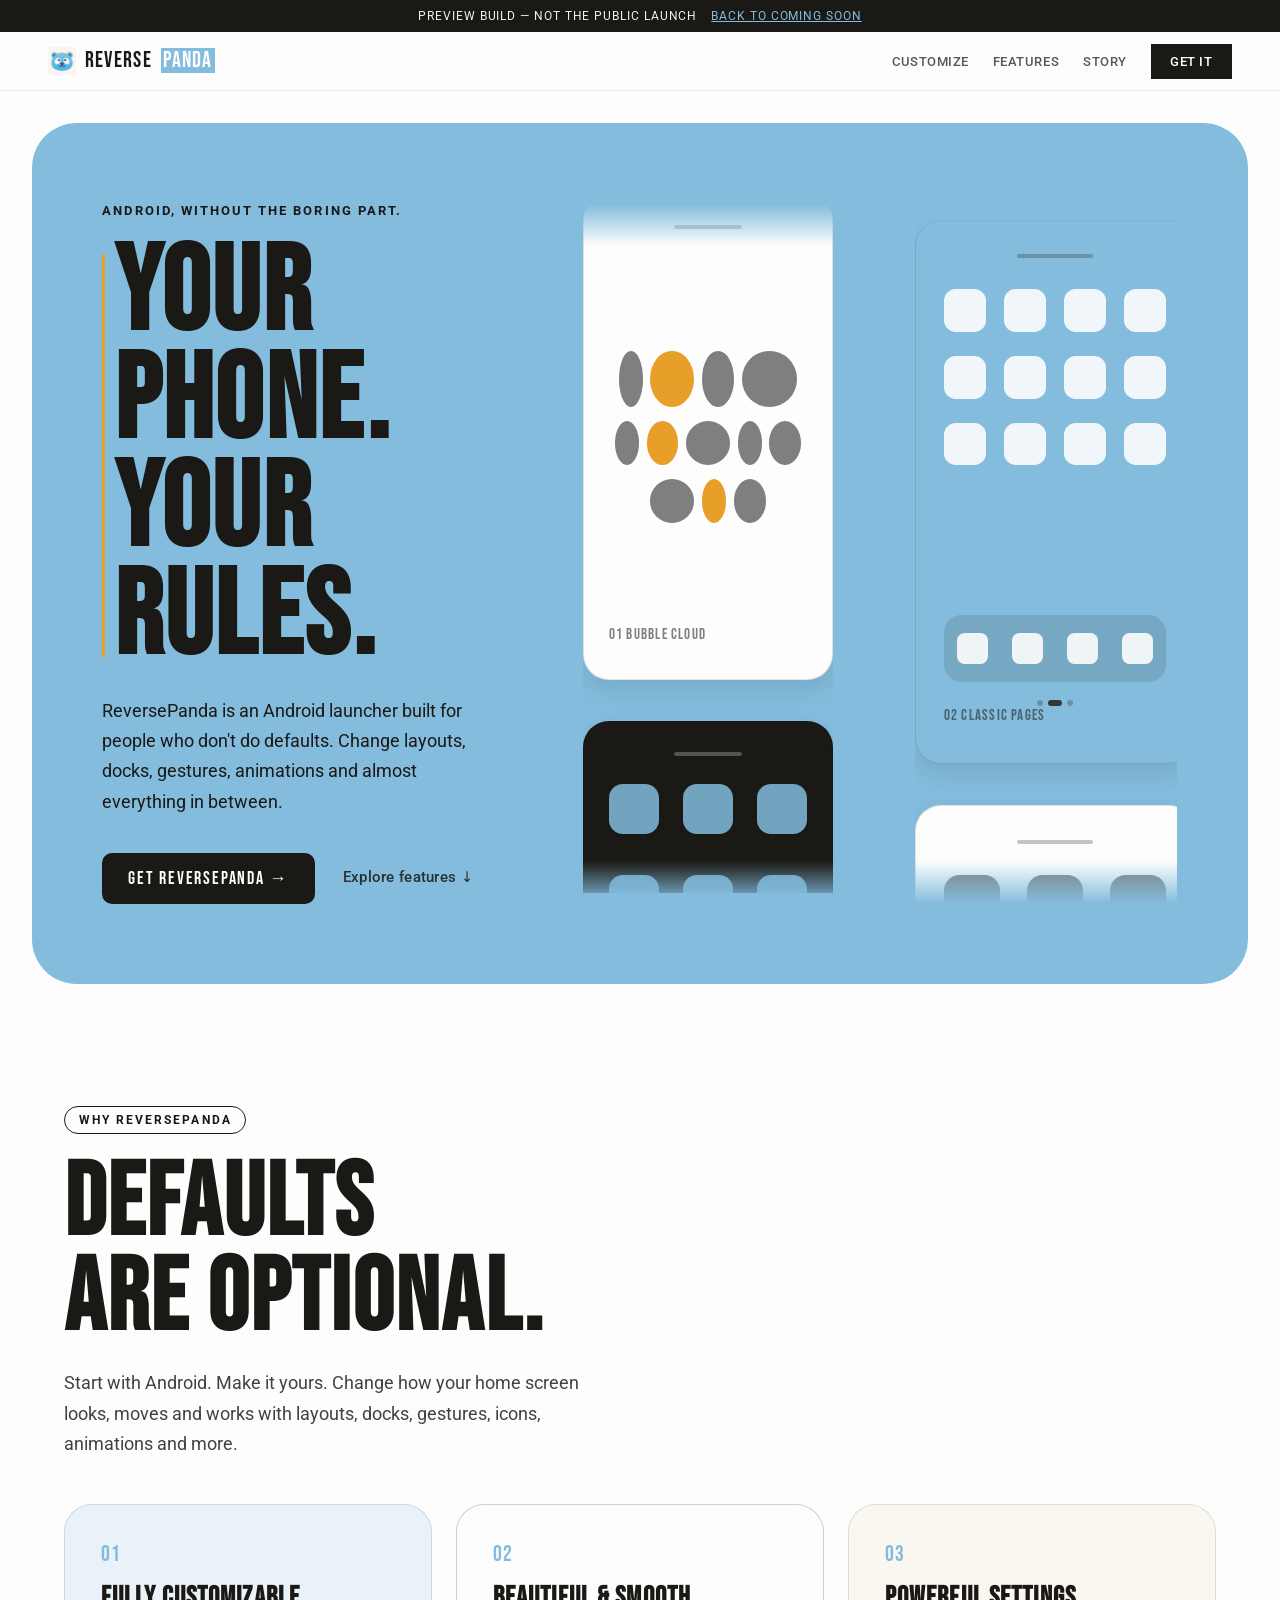
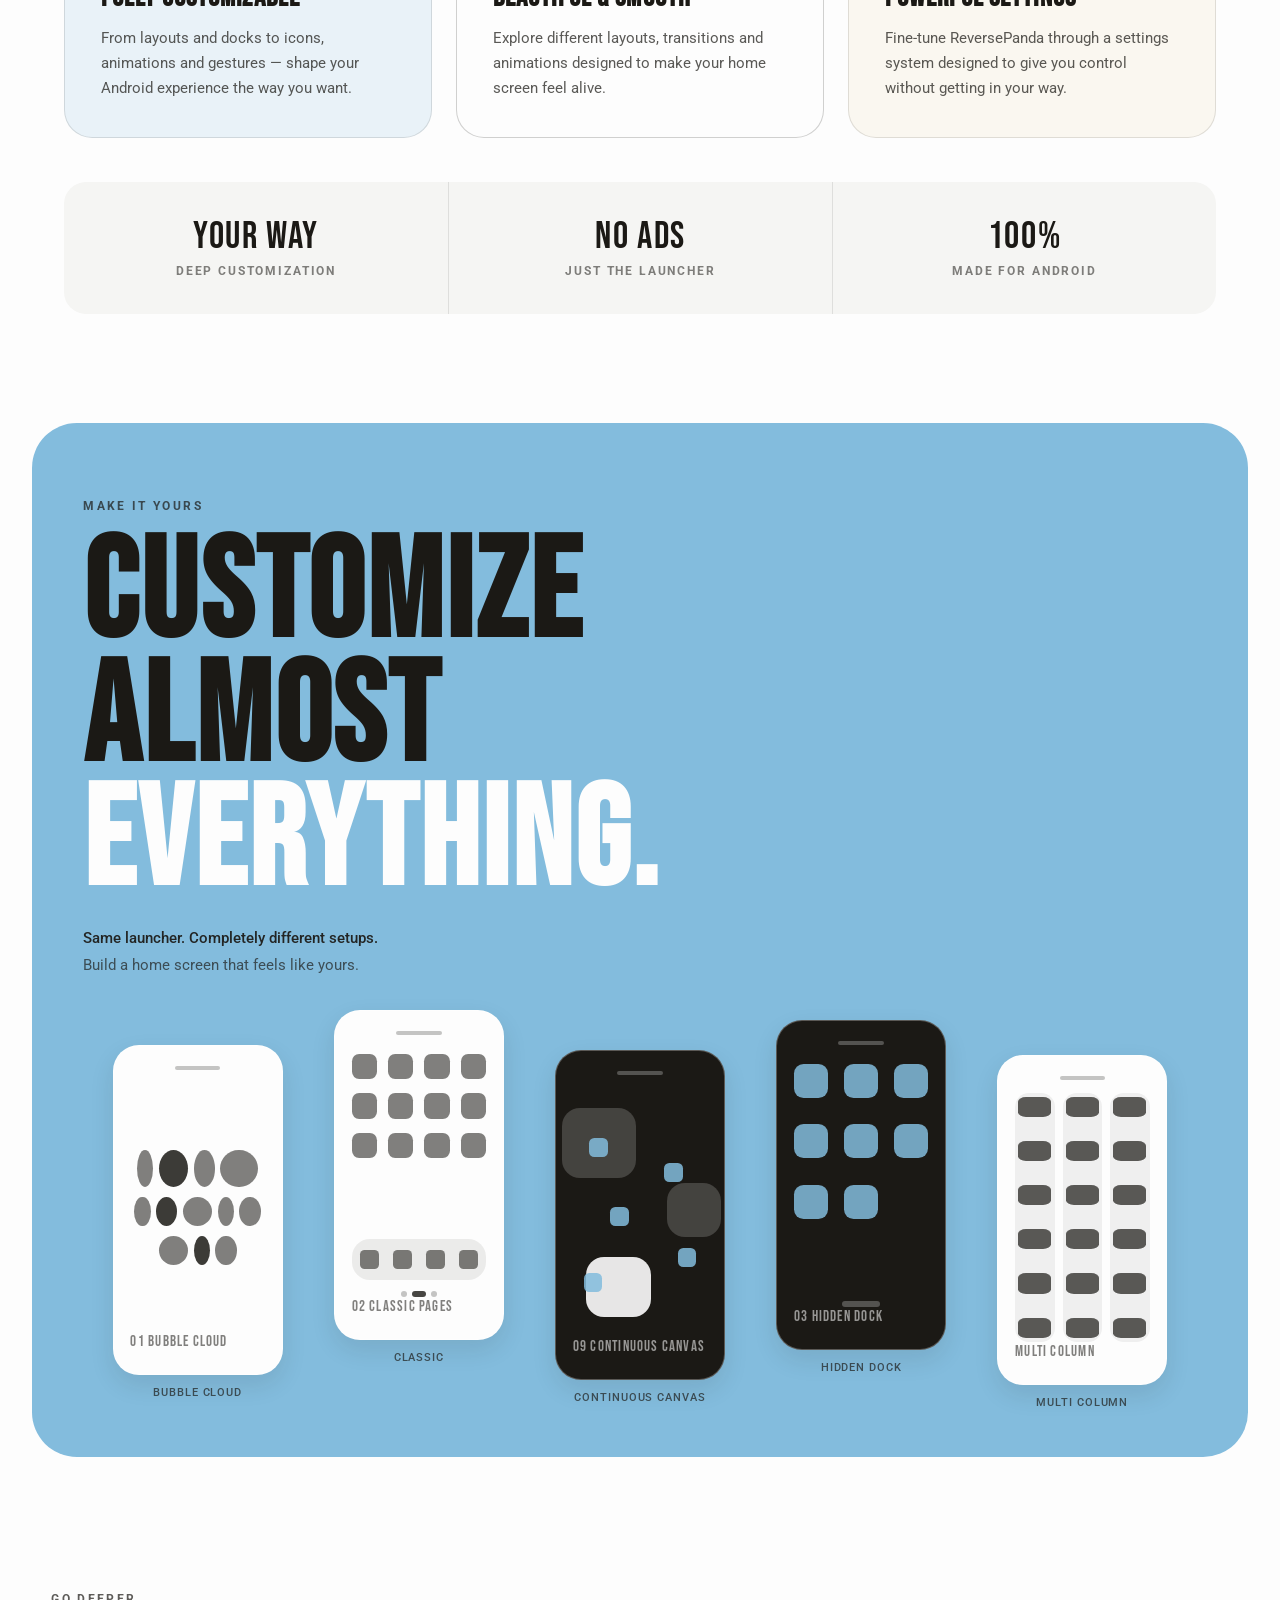
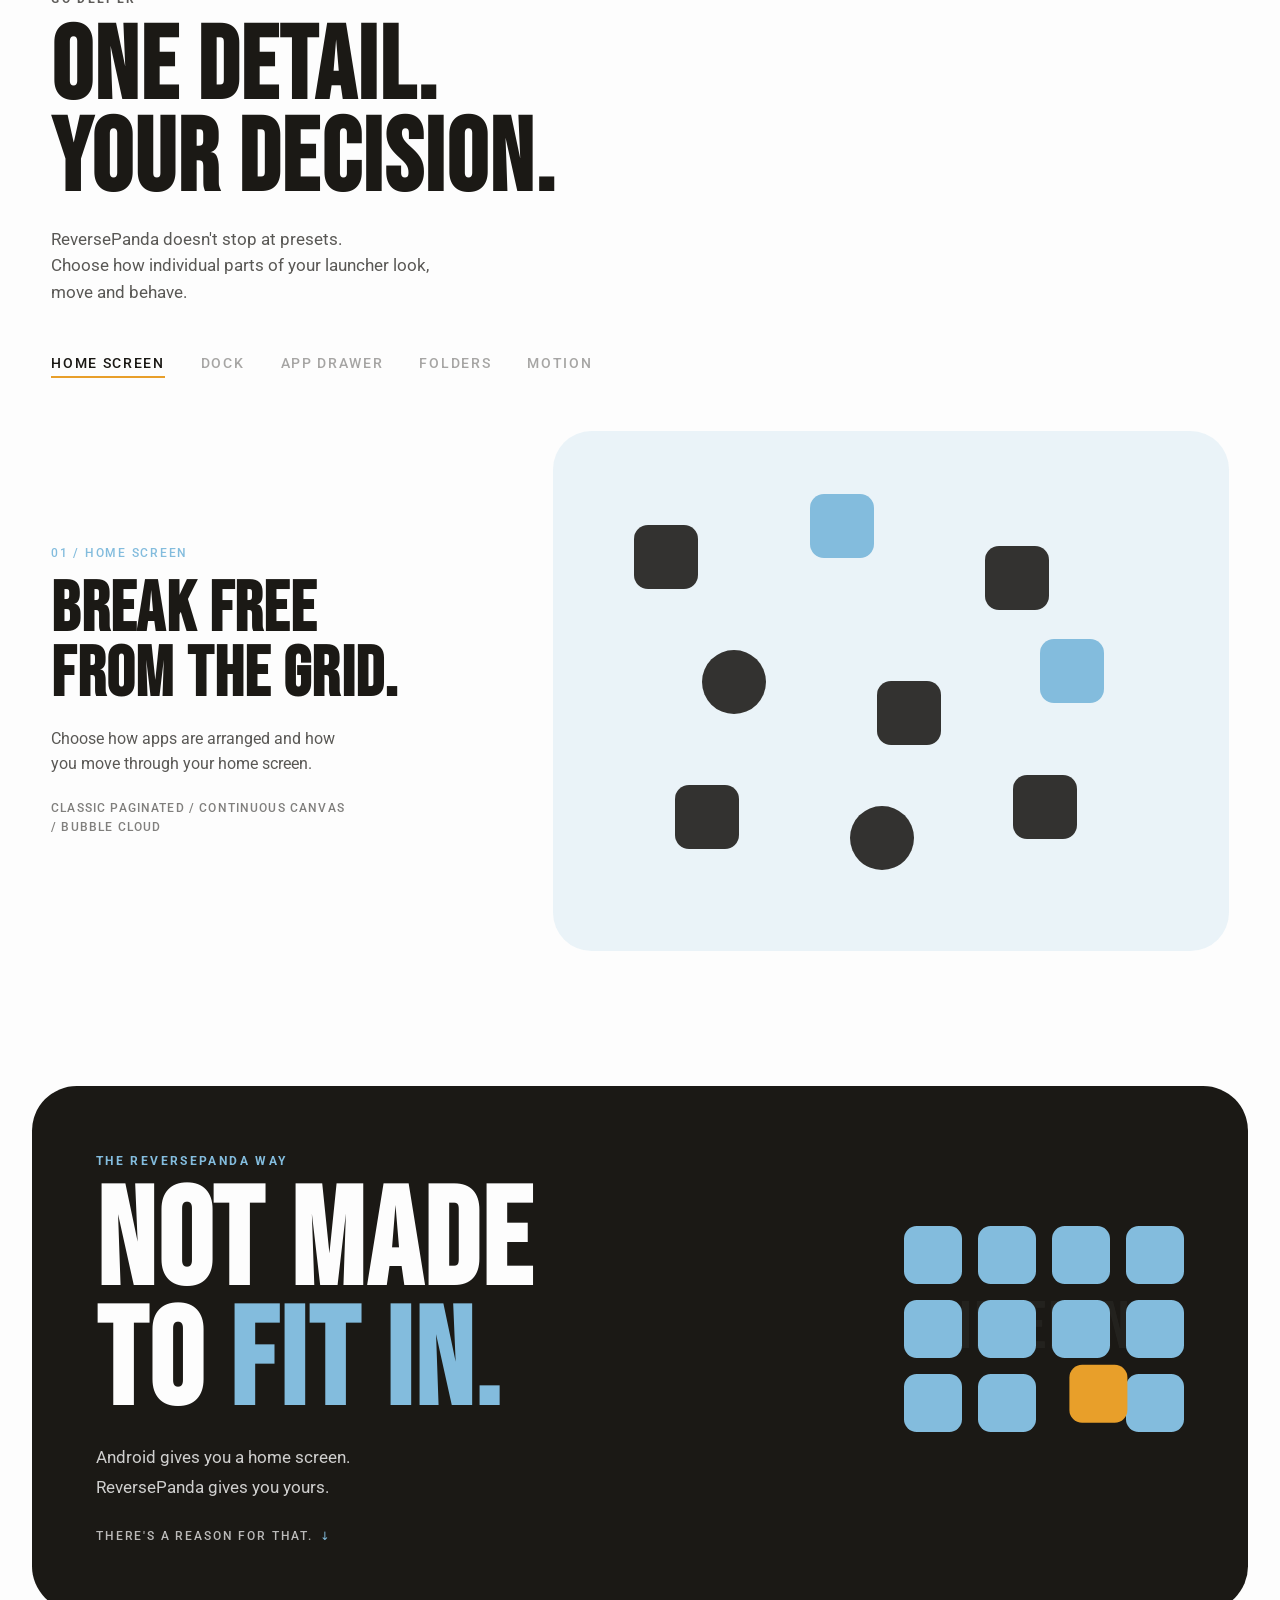
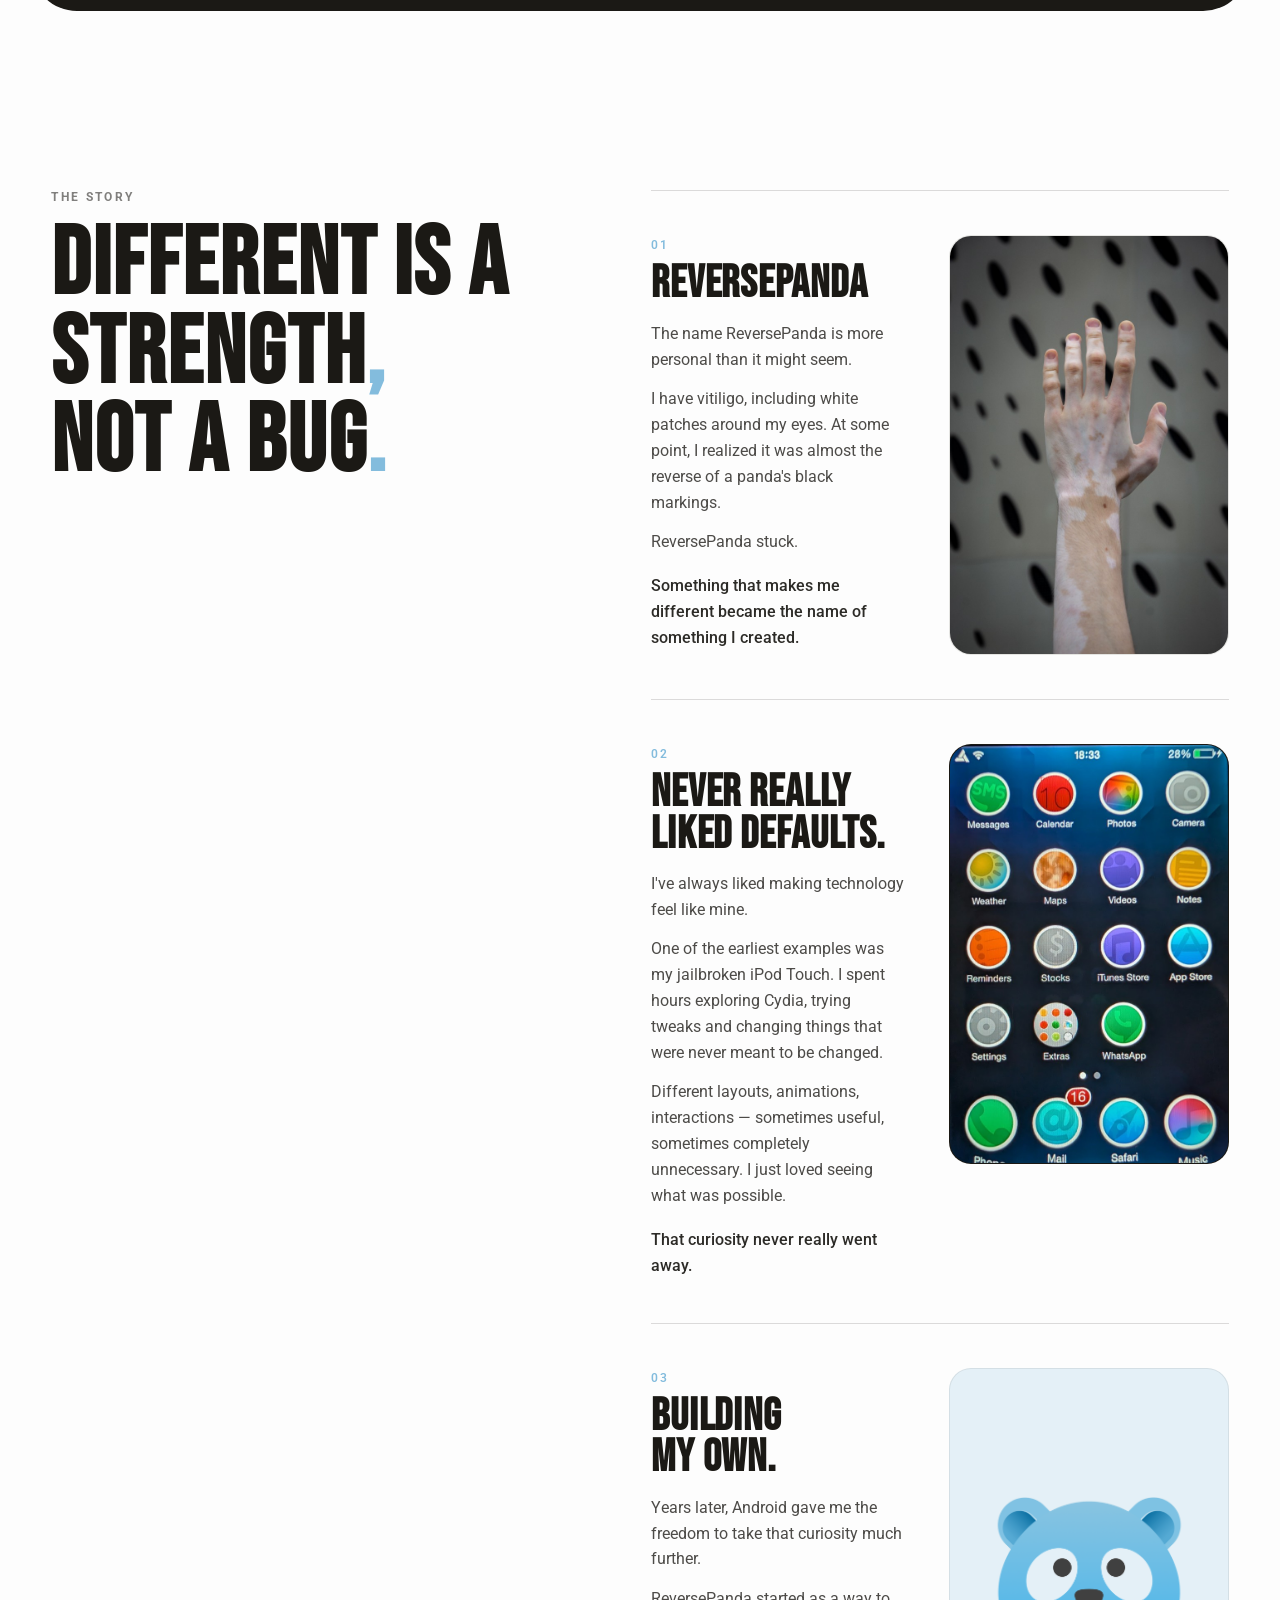
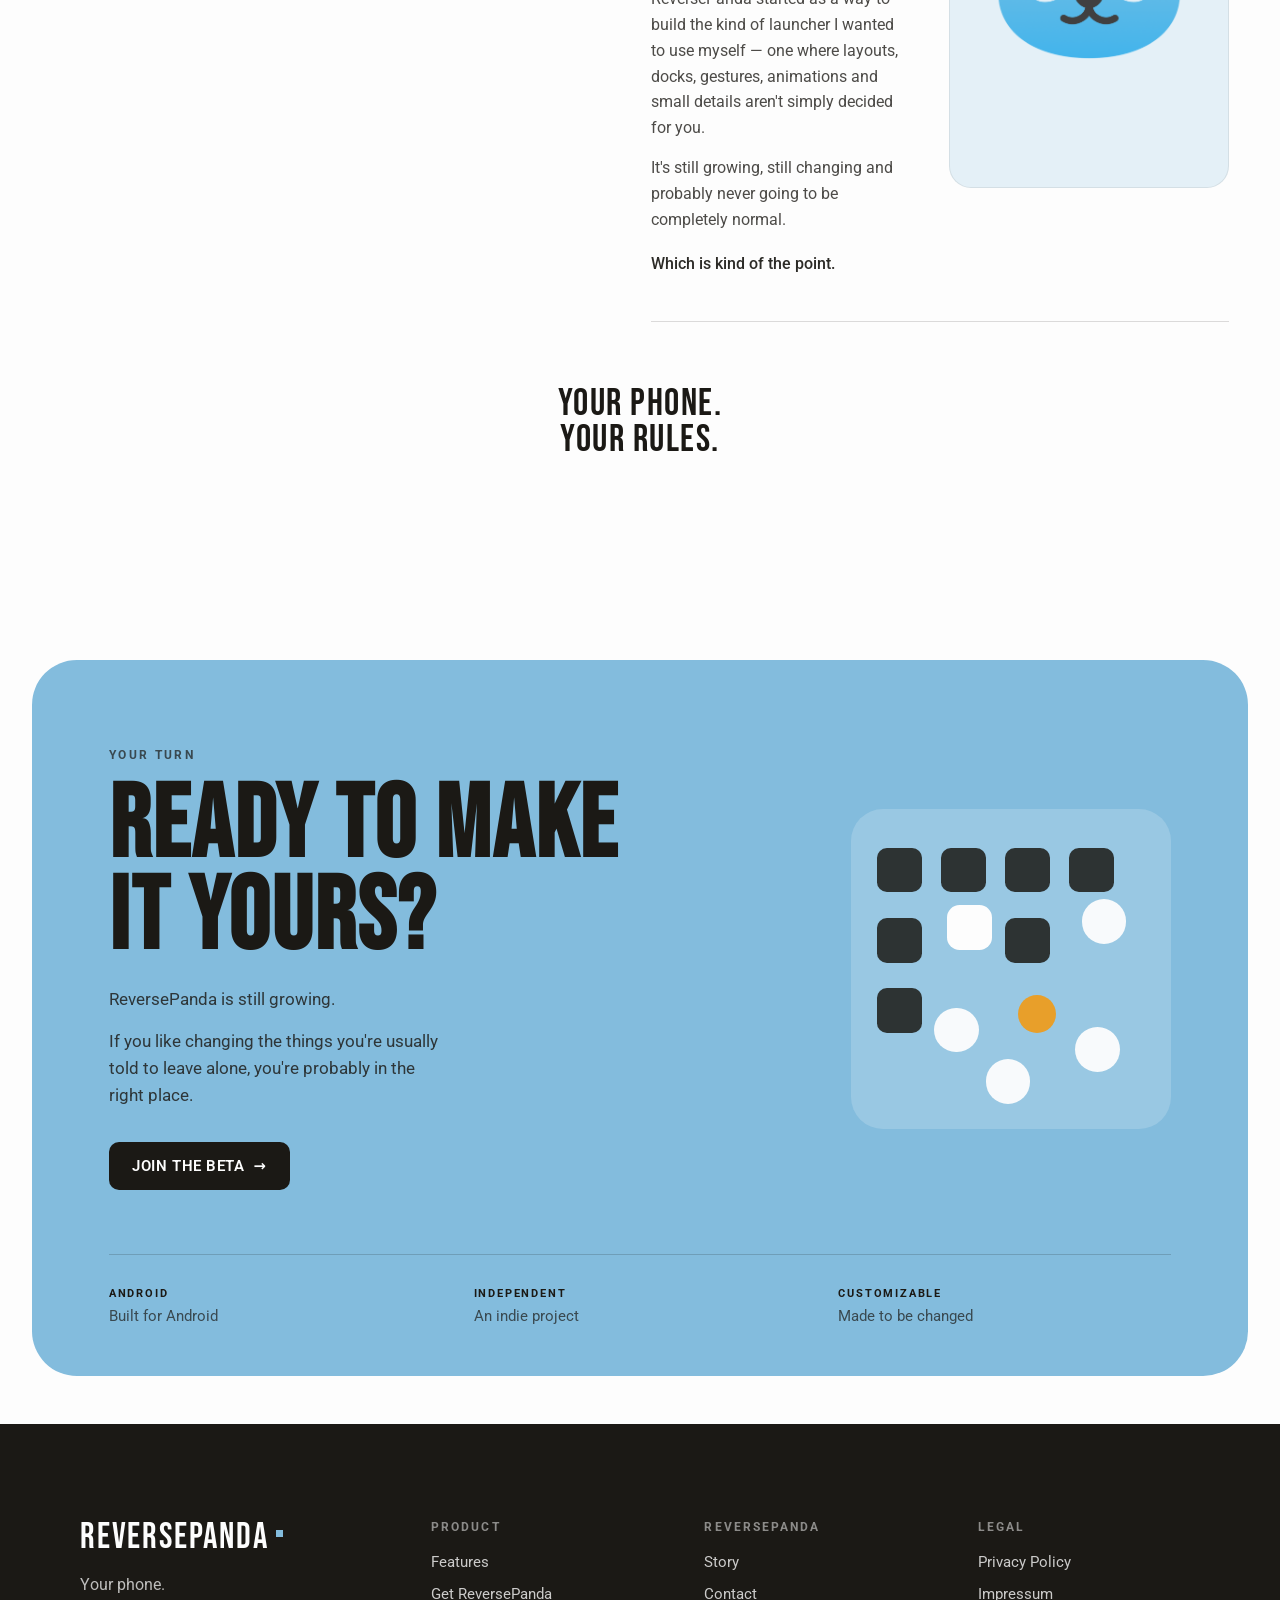
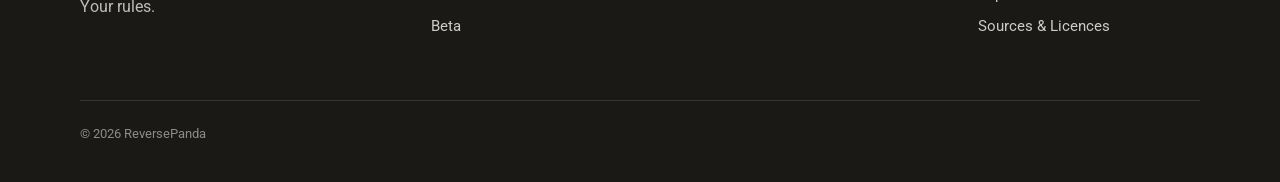
==== commit 1513bf96: "feat: add contact page and dark editorial footer Introduce a personal contact form with bug/feature/" ====
--- a/live/index.html
+++ b/live/index.html
@@ -383,14 +383,49 @@
   </main>
 
   <footer class="site-footer">
-    <div class="footer-logo">REVERSE<span class="brand-panda">PANDA</span></div>
-    <ul class="footer-links">
-      <li><a href="../">Coming Soon</a></li>
-      <li><a href="#showcase">Customize</a></li>
-      <li><a href="#story">Story</a></li>
-      <li><a href="mailto:reverse-panda@outlook.com">Contact</a></li>
-    </ul>
-    <p class="footer-copy">© 2026 ReversePanda · Made in Switzerland</p>
+    <div class="site-footer__inner">
+      <div class="site-footer__grid">
+        <div class="site-footer__brand">
+          <a class="site-footer__wordmark" href="#top">
+            REVERSEPANDA
+            <span class="site-footer__mark" aria-hidden="true"></span>
+          </a>
+          <p class="site-footer__tagline">Your phone.<br>Your rules.</p>
+        </div>
+
+        <nav class="site-footer__col" aria-labelledby="footer-heading-product">
+          <h2 class="site-footer__heading" id="footer-heading-product">Product</h2>
+          <ul class="site-footer__links">
+            <li><a href="#features">Features</a></li>
+            <li><a href="#download">Get ReversePanda</a></li>
+            <li>
+              <a href="mailto:reverse-panda@outlook.com?subject=ReversePanda%20Beta">Beta</a>
+            </li>
+          </ul>
+        </nav>
+
+        <nav class="site-footer__col" aria-labelledby="footer-heading-rp">
+          <h2 class="site-footer__heading" id="footer-heading-rp">ReversePanda</h2>
+          <ul class="site-footer__links">
+            <li><a href="#story">Story</a></li>
+            <li><a href="contact.html">Contact</a></li>
+          </ul>
+        </nav>
+
+        <nav class="site-footer__col" aria-labelledby="footer-heading-legal">
+          <h2 class="site-footer__heading" id="footer-heading-legal">Legal</h2>
+          <ul class="site-footer__links">
+            <li><a href="/privacy">Privacy Policy</a></li>
+            <li><a href="/impressum">Impressum</a></li>
+            <li><a href="/licenses">Sources &amp; Licences</a></li>
+          </ul>
+        </nav>
+      </div>
+
+      <div class="site-footer__bottom">
+        <p class="site-footer__copy">© 2026 ReversePanda</p>
+      </div>
+    </div>
   </footer>
 
   <script src="previews.js"></script>
--- a/live/styles.css
+++ b/live/styles.css
@@ -1940,38 +1940,513 @@
 
 /* ── Footer ── */
 .site-footer {
+  background: var(--black);
+  color: var(--bg);
+  padding: clamp(4.5rem, 8vw, 6rem) clamp(1.5rem, 5vw, 4rem) clamp(2rem, 3vw, 2.5rem);
+}
+
+.site-footer__inner {
+  max-width: 1120px;
+  margin: 0 auto;
+}
+
+.site-footer__grid {
+  display: grid;
+  grid-template-columns: minmax(0, 1.35fr) repeat(3, minmax(0, 1fr));
+  gap: clamp(2.5rem, 5vw, 4rem) clamp(2rem, 4vw, 3.5rem);
+  margin-bottom: clamp(3rem, 5vw, 4.5rem);
+}
+
+.site-footer__brand {
+  max-width: 16rem;
+}
+
+.site-footer__wordmark {
+  position: relative;
+  display: inline-flex;
+  align-items: flex-start;
+  gap: 0.45rem;
+  font-family: var(--font-display);
+  font-size: clamp(1.85rem, 3vw, 2.25rem);
+  line-height: 1;
+  letter-spacing: 0.05em;
+  color: var(--bg);
+  text-decoration: none;
+}
+
+.site-footer__wordmark:hover {
+  color: var(--bg);
+}
+
+.site-footer__mark {
+  display: block;
+  width: 7px;
+  height: 7px;
+  margin-top: 0.28em;
+  flex-shrink: 0;
+  background: var(--blue);
+}
+
+.site-footer__tagline {
+  margin-top: 1.1rem;
+  font-family: var(--font-body);
+  font-size: 0.98rem;
+  font-weight: 400;
+  line-height: 1.45;
+  color: rgba(253, 253, 253, 0.72);
+}
+
+.site-footer__heading {
+  font-family: var(--font-body);
+  font-size: 0.72rem;
+  font-weight: 700;
+  letter-spacing: 0.18em;
+  text-transform: uppercase;
+  color: rgba(253, 253, 253, 0.5);
+  margin-bottom: 1.15rem;
+}
+
+.site-footer__links {
+  display: flex;
+  flex-direction: column;
+  gap: 0.7rem;
+}
+
+.site-footer__links a {
+  display: inline-flex;
+  align-items: center;
+  gap: 0.35rem;
+  width: fit-content;
+  font-family: var(--font-body);
+  font-size: 0.95rem;
+  font-weight: 400;
+  line-height: 1.35;
+  color: rgba(253, 253, 253, 0.78);
+  text-decoration: none;
+  transition: color 0.2s ease, transform 0.2s ease;
+}
+
+.site-footer__links a::after {
+  content: "→";
+  font-size: 0.78em;
+  opacity: 0;
+  transform: translateX(-4px);
+  transition: opacity 0.2s ease, transform 0.2s ease;
+}
+
+.site-footer__links a:hover {
+  color: var(--bg);
+}
+
+.site-footer__links a:hover::after {
+  opacity: 0.7;
+  transform: translateX(0);
+}
+
+.site-footer__links a:focus-visible,
+.site-footer__wordmark:focus-visible {
+  outline: 2px solid var(--blue);
+  outline-offset: 4px;
+  border-radius: 2px;
+}
+
+.site-footer__bottom {
+  display: flex;
+  align-items: center;
+  justify-content: flex-start;
+  padding-top: 1.5rem;
+  border-top: 1px solid rgba(253, 253, 253, 0.12);
+}
+
+.site-footer__copy {
+  font-family: var(--font-body);
+  font-size: 0.8rem;
+  line-height: 1.4;
+  color: rgba(253, 253, 253, 0.5);
+}
+
+@media (max-width: 900px) {
+  .site-footer__grid {
+    grid-template-columns: repeat(2, minmax(0, 1fr));
+  }
+
+  .site-footer__brand {
+    grid-column: 1 / -1;
+    max-width: none;
+  }
+}
+
+@media (max-width: 640px) {
+  .site-footer {
+    padding-top: 4rem;
+    padding-bottom: 2rem;
+  }
+
+  .site-footer__grid {
+    grid-template-columns: 1fr;
+    gap: 2.25rem;
+    margin-bottom: 2.75rem;
+  }
+}
+
+/* ── Contact page ── */
+.contact-page {
+  max-width: 720px;
+  margin: 0 auto;
+  padding: clamp(3rem, 7vw, 5.5rem) clamp(1.35rem, 4vw, 2.5rem) clamp(4rem, 8vw, 6rem);
+}
+
+.contact-hero {
+  margin-bottom: clamp(2.5rem, 5vw, 3.5rem);
+}
+
+.contact-hero__label {
+  font-family: var(--font-body);
+  font-size: 0.72rem;
+  font-weight: 700;
+  letter-spacing: 0.2em;
+  text-transform: uppercase;
+  color: var(--black);
+  opacity: 0.45;
+  margin-bottom: 1rem;
+}
+
+.contact-hero__title {
+  font-family: var(--font-display);
+  font-size: clamp(3.4rem, 9vw, 5.6rem);
+  line-height: 0.92;
+  letter-spacing: 0.02em;
+  color: var(--black);
+  margin-bottom: 1.15rem;
+}
+
+.contact-hero__lead {
+  font-family: var(--font-body);
+  font-size: clamp(1.05rem, 2.2vw, 1.2rem);
+  line-height: 1.5;
+  color: var(--black);
+  opacity: 0.72;
+  max-width: 28rem;
+}
+
+.contact-panel {
+  width: 100%;
+}
+
+.contact-type {
   display: flex;
   flex-wrap: wrap;
+  gap: 0.35rem 1.75rem;
+  margin-bottom: clamp(2rem, 4vw, 2.75rem);
+  border-bottom: 1px solid rgba(27, 25, 21, 0.12);
+}
+
+.contact-type__option {
+  appearance: none;
+  border: 0;
+  background: transparent;
+  padding: 0.55rem 0 0.85rem;
+  margin: 0;
+  cursor: pointer;
+  font-family: var(--font-body);
+  font-size: 0.78rem;
+  font-weight: 700;
+  letter-spacing: 0.12em;
+  text-transform: uppercase;
+  color: var(--black);
+  opacity: 0.42;
+  border-bottom: 2px solid transparent;
+  margin-bottom: -1px;
+  transition: opacity 0.2s ease, border-color 0.2s ease, color 0.2s ease;
+}
+
+.contact-type__option:hover {
+  opacity: 0.75;
+}
+
+.contact-type__option.is-active {
+  opacity: 1;
+  color: var(--black);
+  border-bottom-color: var(--orange);
+}
+
+.contact-type__option:focus-visible {
+  outline: 2px solid var(--blue);
+  outline-offset: 4px;
+  border-radius: 2px;
+}
+
+.contact-form {
+  display: flex;
+  flex-direction: column;
+  gap: 1.55rem;
+}
+
+.contact-field-row {
+  display: grid;
+  grid-template-columns: 1fr 1fr;
+  gap: 1.55rem;
+}
+
+.contact-field {
+  display: flex;
+  flex-direction: column;
+  gap: 0.55rem;
+}
+
+.contact-field label {
+  font-family: var(--font-body);
+  font-size: 0.72rem;
+  font-weight: 700;
+  letter-spacing: 0.14em;
+  text-transform: uppercase;
+  color: var(--black);
+  opacity: 0.7;
+}
+
+.contact-field__hint {
+  margin-left: 0.45rem;
+  font-weight: 400;
+  letter-spacing: 0.06em;
+  text-transform: lowercase;
+  opacity: 0.55;
+}
+
+.contact-field input[type="text"],
+.contact-field input[type="email"],
+.contact-field textarea {
+  width: 100%;
+  background: transparent;
+  border: 0;
+  border-bottom: 1px solid rgba(27, 25, 21, 0.25);
+  border-radius: 0;
+  padding: 0.7rem 0;
+  font-family: var(--font-body);
+  font-size: 1.05rem;
+  line-height: 1.45;
+  color: var(--black);
+  transition: border-color 0.2s ease;
+}
+
+.contact-field textarea {
+  resize: vertical;
+  min-height: 8rem;
+}
+
+.contact-field input::placeholder,
+.contact-field textarea::placeholder {
+  color: rgba(27, 25, 21, 0.35);
+}
+
+.contact-field input:focus,
+.contact-field textarea:focus {
+  outline: none;
+  border-bottom-color: var(--blue);
+}
+
+.contact-field input.is-invalid,
+.contact-field textarea.is-invalid {
+  border-bottom-color: var(--orange);
+}
+
+.contact-field__error,
+.contact-form__error {
+  font-family: var(--font-body);
+  font-size: 0.86rem;
+  line-height: 1.4;
+  color: rgba(27, 25, 21, 0.72);
+}
+
+.contact-form__error {
+  margin-top: -0.4rem;
+}
+
+.contact-field--file input[type="file"] {
+  font-family: var(--font-body);
+  font-size: 0.92rem;
+  color: var(--black);
+  padding: 0.55rem 0;
+  border-bottom: 1px solid rgba(27, 25, 21, 0.25);
+}
+
+.contact-field--file input[type="file"]::file-selector-button {
+  appearance: none;
+  border: 1px solid rgba(27, 25, 21, 0.2);
+  background: transparent;
+  color: var(--black);
+  font-family: var(--font-body);
+  font-size: 0.78rem;
+  font-weight: 500;
+  letter-spacing: 0.06em;
+  text-transform: uppercase;
+  padding: 0.45rem 0.8rem;
+  margin-right: 0.85rem;
+  border-radius: 8px;
+  cursor: pointer;
+}
+
+.contact-field__file-note {
+  font-size: 0.84rem;
+  color: rgba(27, 25, 21, 0.55);
+}
+
+.contact-submit {
+  appearance: none;
+  align-self: flex-start;
+  display: inline-flex;
   align-items: center;
-  justify-content: space-between;
-  gap: 1rem;
-  padding: 2rem clamp(1.25rem, 4vw, 3.5rem);
-  border-top: var(--border);
-  background: var(--bg);
-}
-.footer-logo {
-  font-family: var(--font-display);
-  font-size: 1.3rem;
-  letter-spacing: 0.06em;
-}
-.footer-links {
-  display: flex;
-  flex-wrap: wrap;
-  gap: 1.25rem;
-}
-.footer-links a {
-  text-decoration: none;
-  font-size: 0.78rem;
+  gap: 0.55rem;
+  margin-top: 0.5rem;
+  border: 0;
+  background: var(--black);
+  color: var(--bg);
+  font-family: var(--font-body);
+  font-size: 0.88rem;
   font-weight: 700;
   letter-spacing: 0.1em;
   text-transform: uppercase;
-  opacity: 0.65;
-}
-.footer-links a:hover { opacity: 1; color: var(--orange); }
-.footer-copy {
-  font-size: 0.75rem;
-  opacity: 0.5;
-  width: 100%;
+  padding: 0.95rem 1.4rem;
+  border-radius: 10px;
+  cursor: pointer;
+  transition: background 0.2s ease, color 0.2s ease;
+}
+
+.contact-submit__arrow {
+  display: inline-block;
+  transition: transform 0.2s ease;
+}
+
+.contact-submit:hover {
+  background: var(--blue);
+  color: var(--black);
+}
+
+.contact-submit:hover .contact-submit__arrow {
+  transform: translateX(5px);
+}
+
+.contact-submit:focus-visible {
+  outline: 2px solid var(--blue);
+  outline-offset: 3px;
+}
+
+.contact-privacy {
+  font-family: var(--font-body);
+  font-size: 0.88rem;
+  line-height: 1.5;
+  color: rgba(27, 25, 21, 0.55);
+  max-width: 28rem;
+}
+
+.contact-privacy a {
+  display: inline-block;
+  margin-top: 0.35rem;
+  color: var(--black);
+  text-decoration: none;
+  opacity: 0.78;
+  transition: opacity 0.2s ease, color 0.2s ease;
+}
+
+.contact-privacy a:hover {
+  opacity: 1;
+  color: var(--black);
+}
+
+.contact-privacy a:focus-visible {
+  outline: 2px solid var(--blue);
+  outline-offset: 3px;
+}
+
+.contact-success {
+  padding: 0.5rem 0 1rem;
+}
+
+.contact-success__title {
+  font-family: var(--font-display);
+  font-size: clamp(2.6rem, 6vw, 3.6rem);
+  line-height: 0.95;
+  letter-spacing: 0.03em;
+  color: var(--black);
+  margin-bottom: 0.9rem;
+}
+
+.contact-success__copy {
+  font-family: var(--font-body);
+  font-size: 1.05rem;
+  line-height: 1.5;
+  color: var(--black);
+  opacity: 0.78;
+  margin-bottom: 0.35rem;
+}
+
+.contact-success__copy--quiet {
+  opacity: 0.55;
+  font-size: 0.95rem;
+}
+
+.contact-direct {
+  margin-top: clamp(3rem, 6vw, 4rem);
+  padding-top: 1.5rem;
+  border-top: 1px solid rgba(27, 25, 21, 0.1);
+}
+
+.contact-direct__label {
+  font-family: var(--font-body);
+  font-size: 0.72rem;
+  font-weight: 700;
+  letter-spacing: 0.16em;
+  text-transform: uppercase;
+  color: var(--black);
+  opacity: 0.45;
+  margin-bottom: 0.55rem;
+}
+
+.contact-direct__mail {
+  font-family: var(--font-body);
+  font-size: 1.05rem;
+  color: var(--black);
+  text-decoration: none;
+  opacity: 0.78;
+  transition: opacity 0.2s ease, color 0.2s ease;
+}
+
+.contact-direct__mail:hover {
+  opacity: 1;
+  color: var(--blue);
+}
+
+.contact-direct__mail:focus-visible {
+  outline: 2px solid var(--blue);
+  outline-offset: 3px;
+}
+
+@media (max-width: 640px) {
+  .contact-type {
+    flex-wrap: nowrap;
+    overflow-x: auto;
+    gap: 1.25rem;
+    -webkit-overflow-scrolling: touch;
+    scrollbar-width: none;
+  }
+
+  .contact-type::-webkit-scrollbar {
+    display: none;
+  }
+
+  .contact-type__option {
+    flex: 0 0 auto;
+    white-space: nowrap;
+  }
+
+  .contact-field-row {
+    grid-template-columns: 1fr;
+  }
+
+  .contact-submit {
+    width: 100%;
+    justify-content: center;
+    min-height: 3rem;
+  }
 }
 
 /* ── Reveal ── */
@@ -2263,7 +2738,6 @@
     grid-template-columns: 1fr;
     gap: 1rem;
   }
-  .site-footer { flex-direction: column; align-items: flex-start; }
 }
 
 /* ── Reduced motion ── */
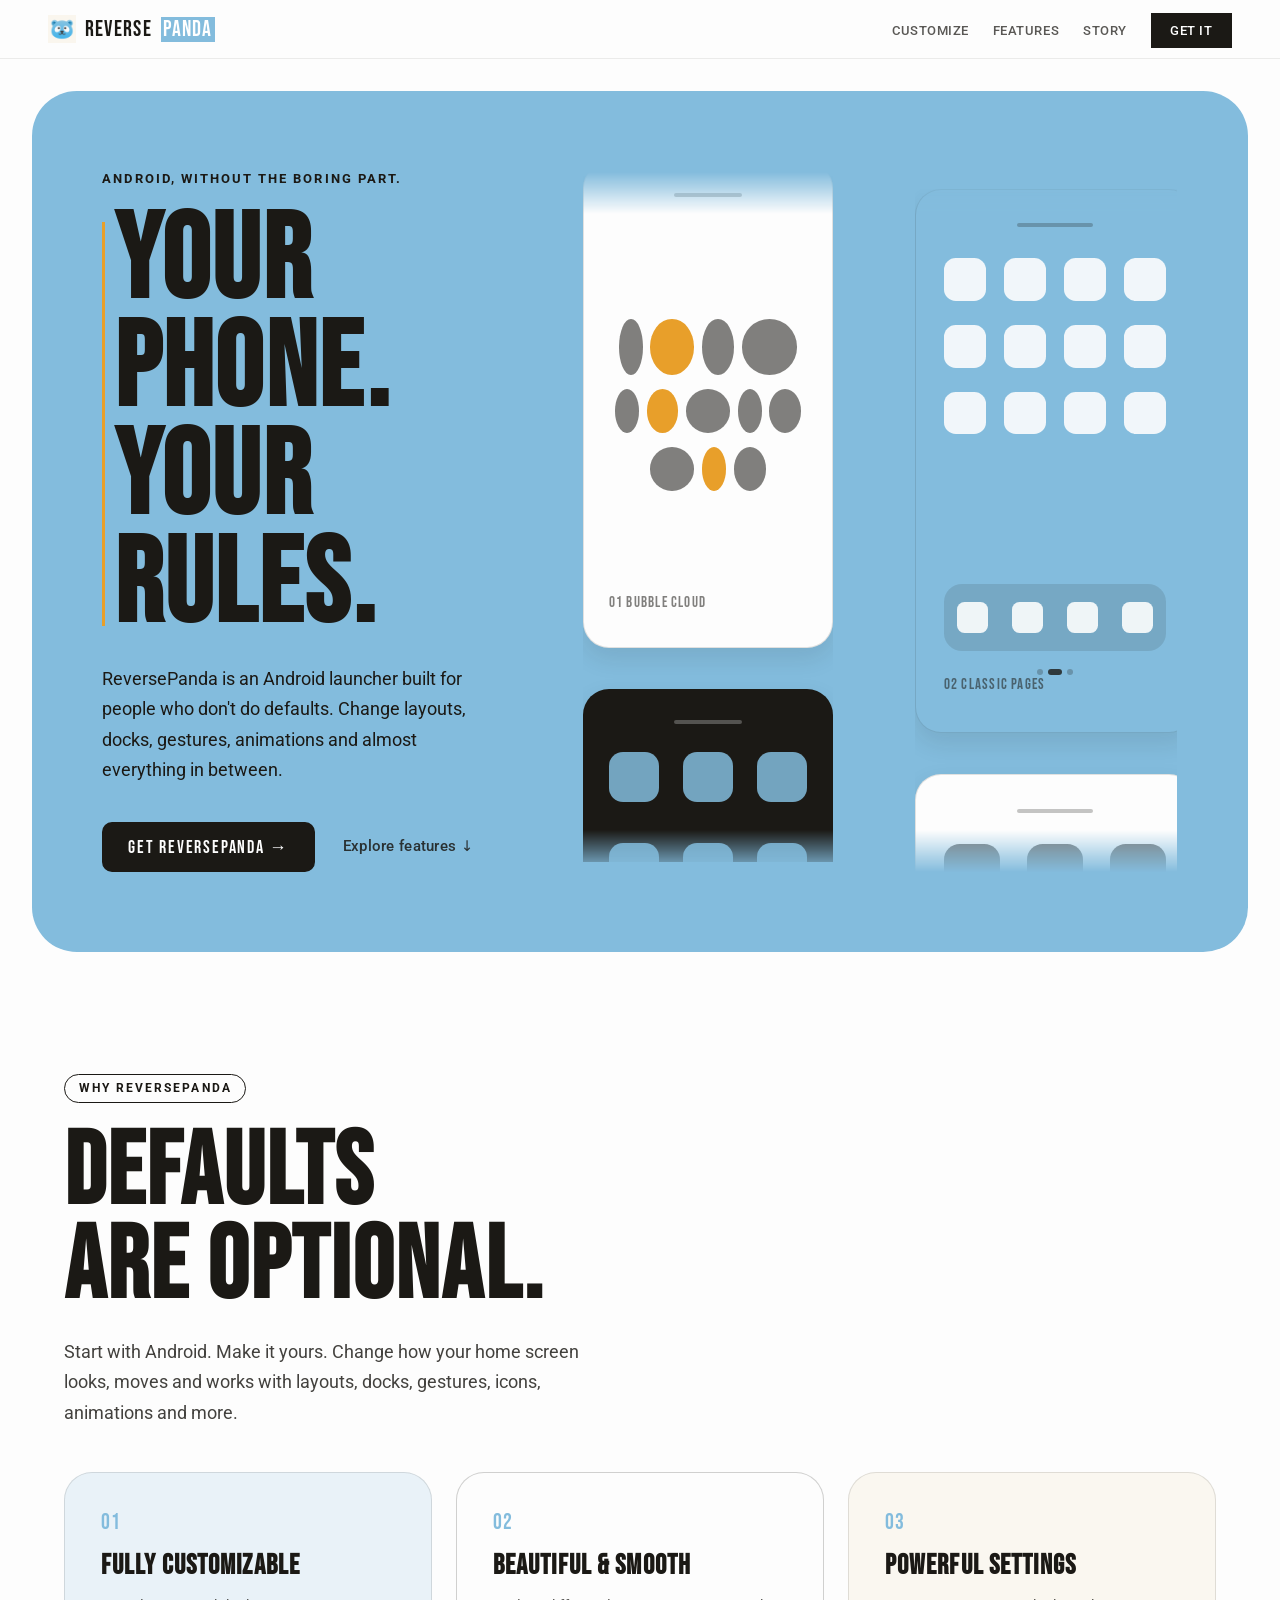
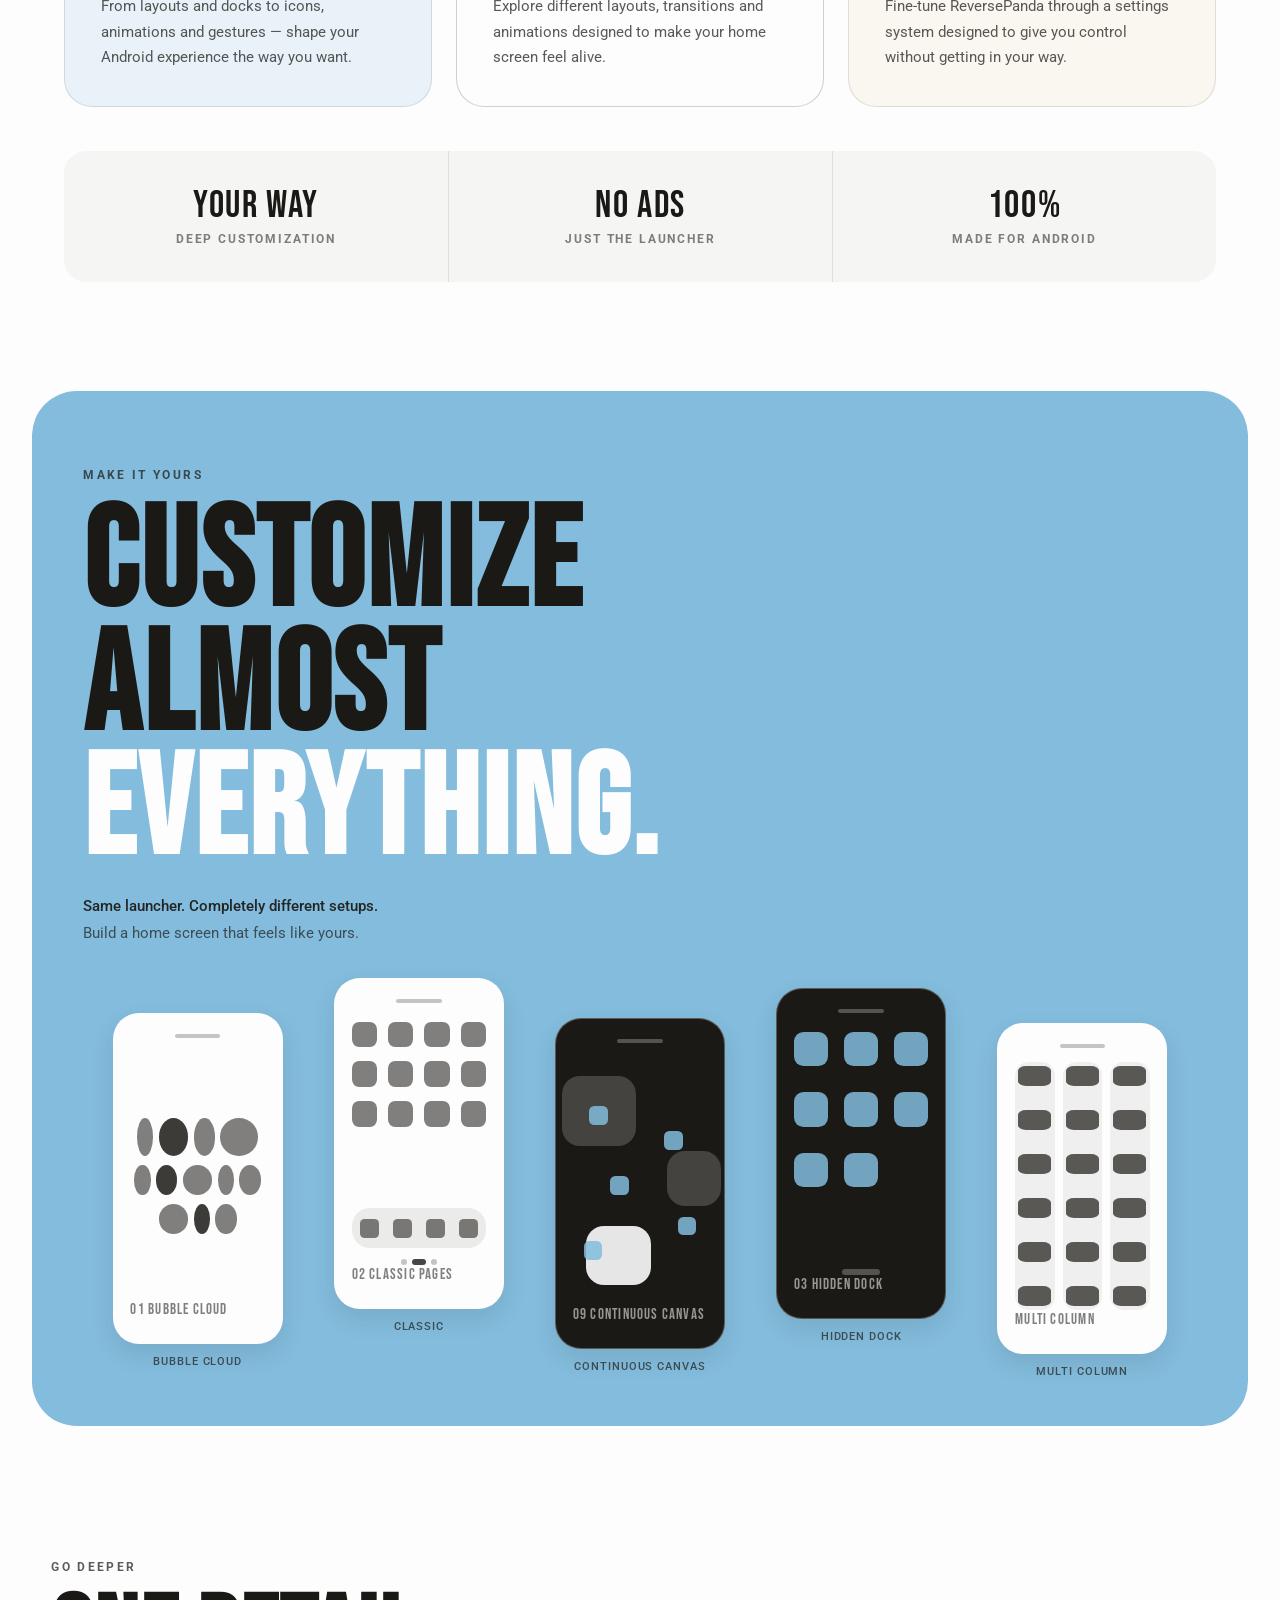
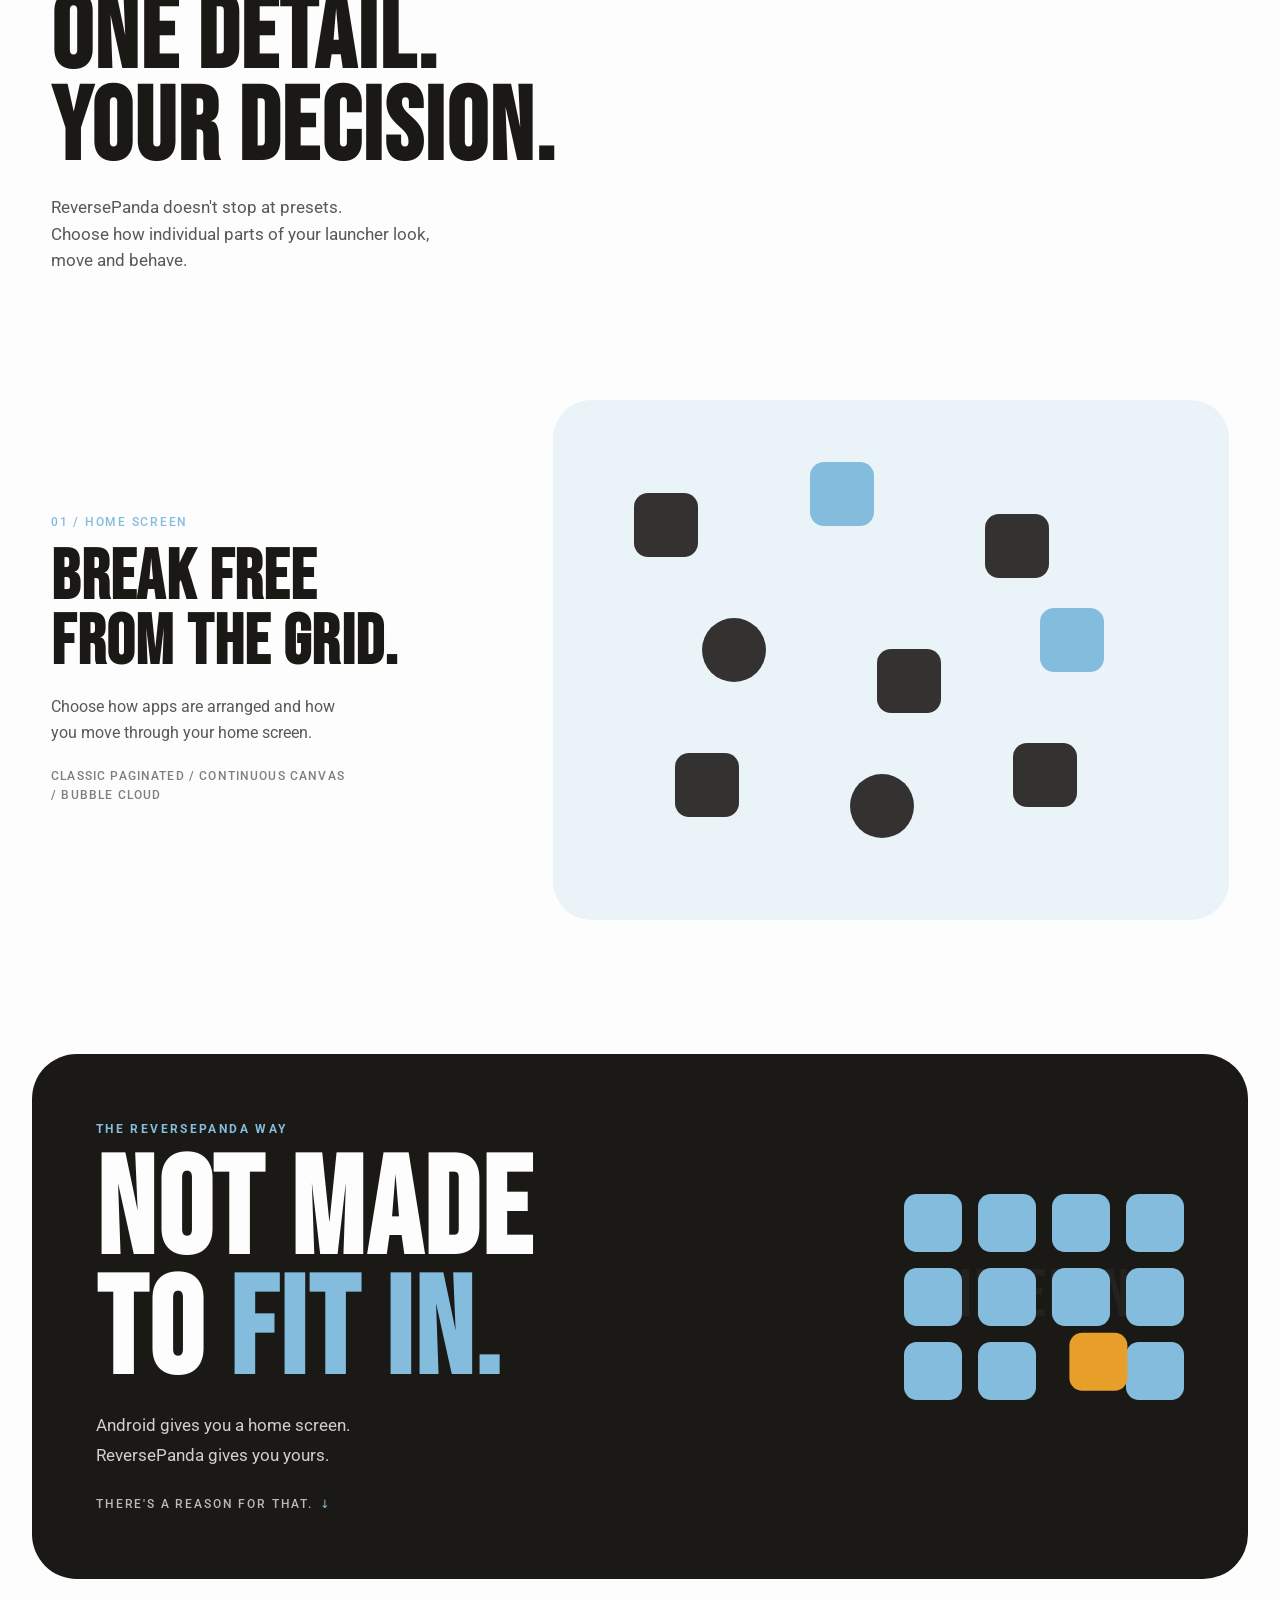
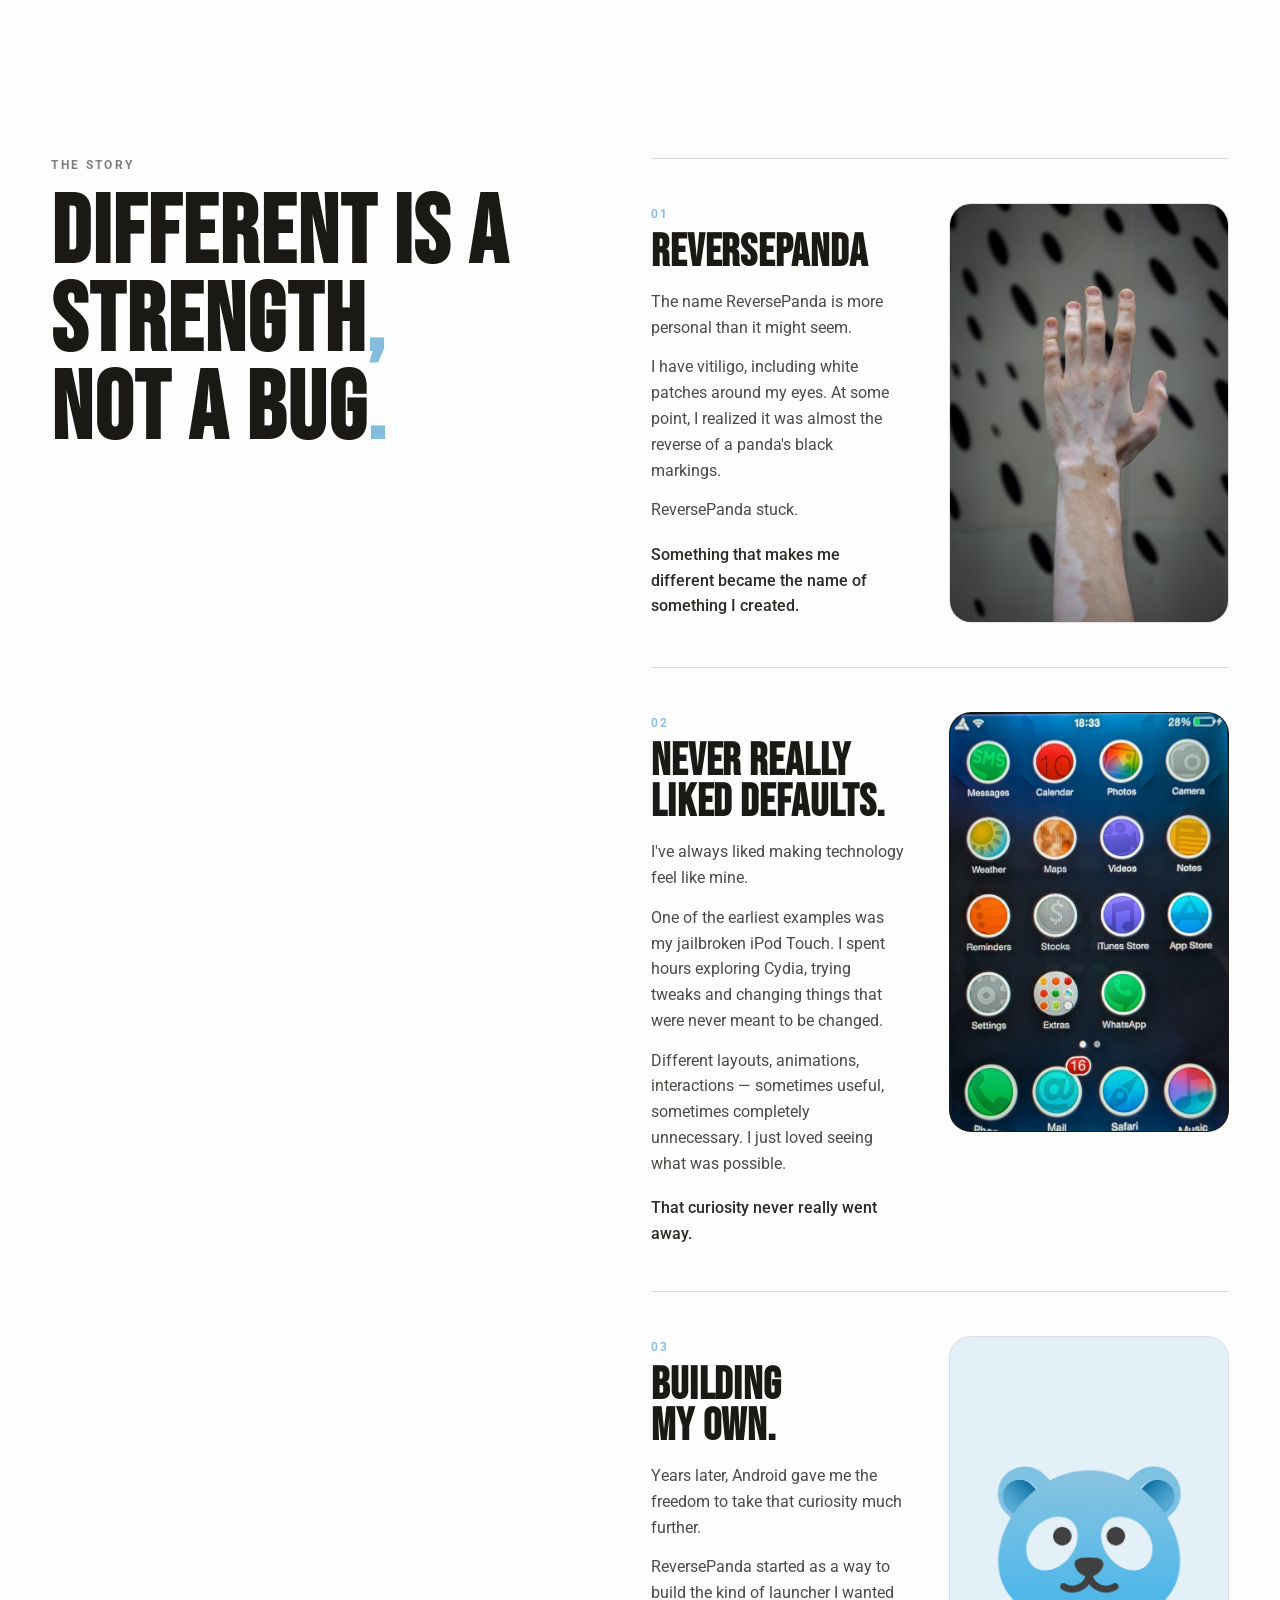
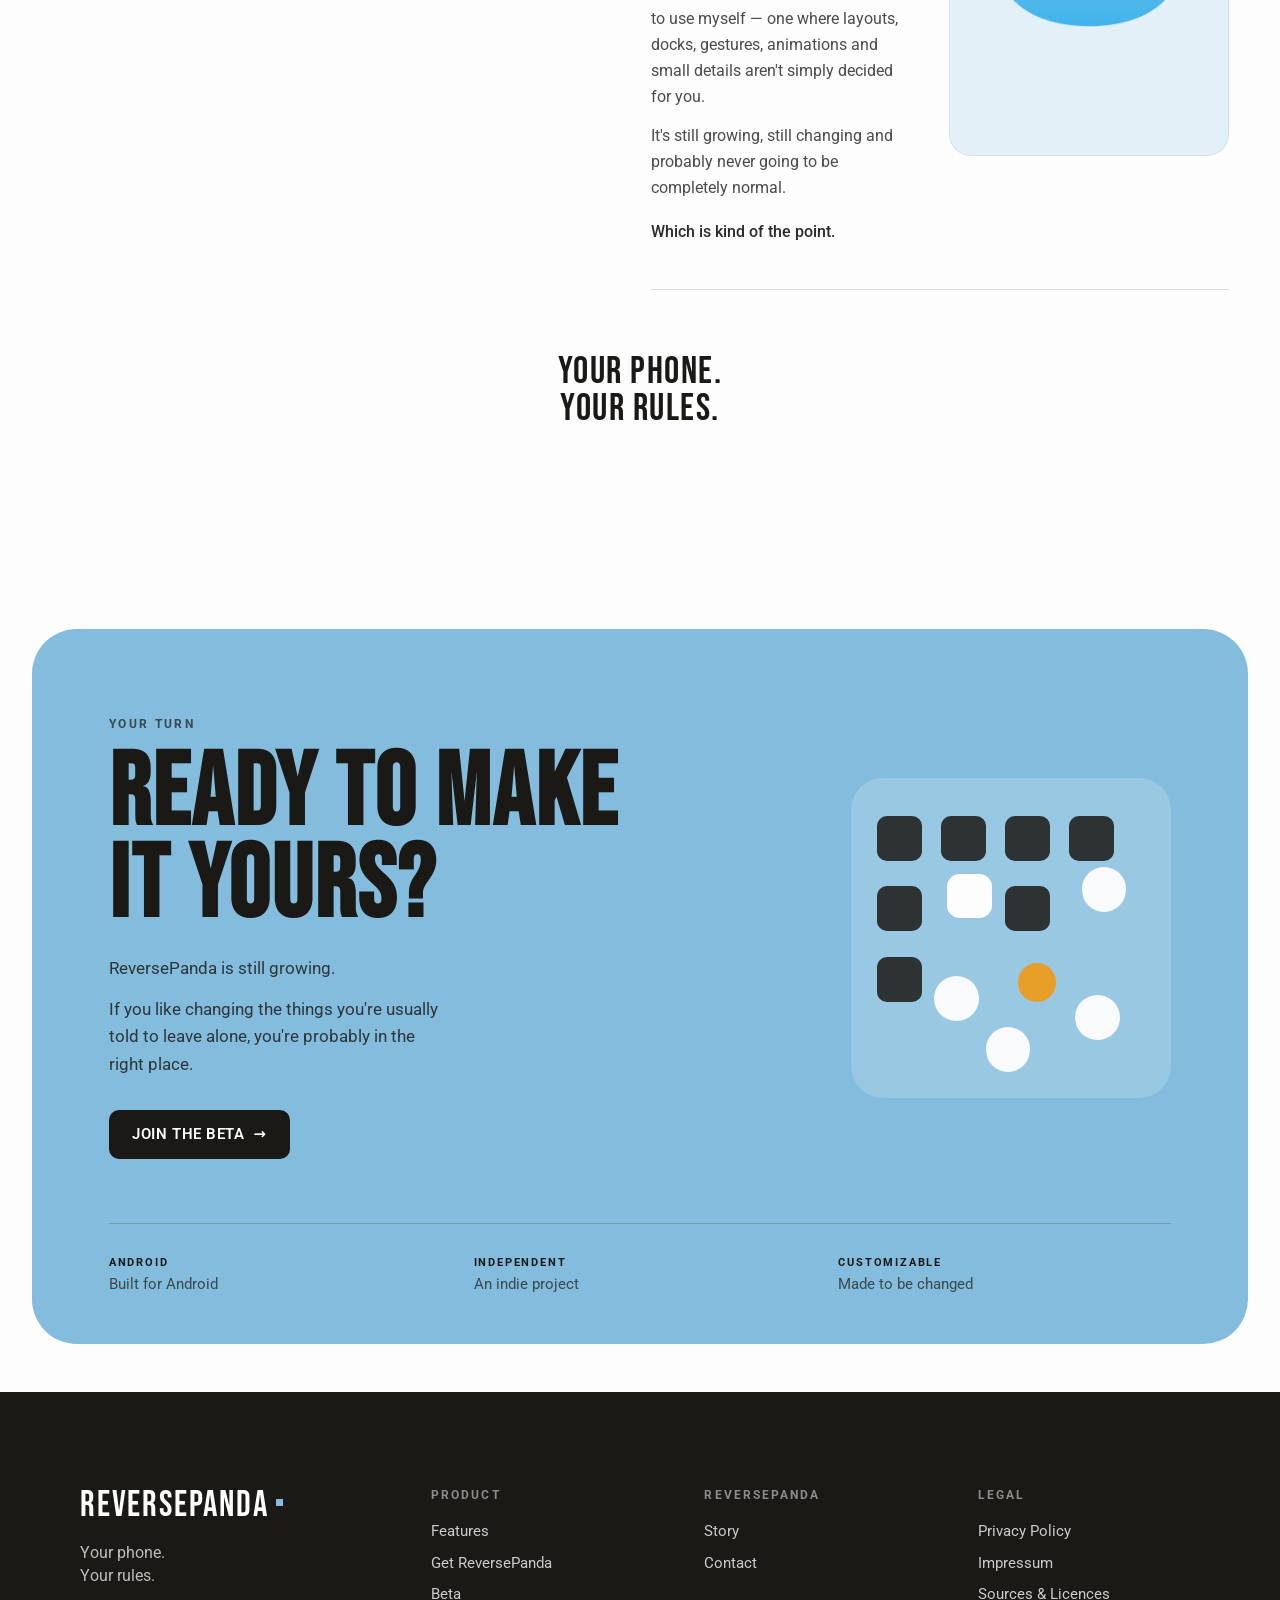
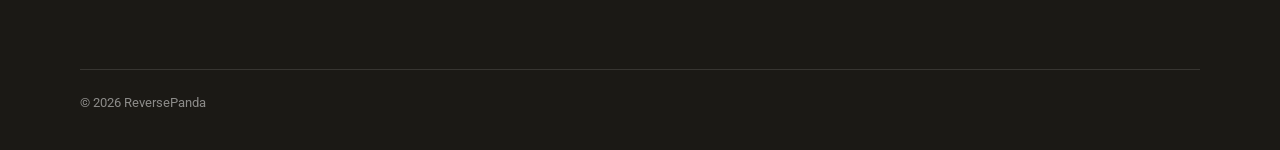
==== commit 02c4b91d: "feat: promote full website to production root Replace the temporary coming-soon page so reverse-pand" ====
--- a/live/index.html
+++ b/live/index.html
@@ -1,434 +1,14 @@
-<!DOCTYPE html>
+﻿<!DOCTYPE html>
 <html lang="en">
 <head>
   <meta charset="UTF-8">
   <meta name="viewport" content="width=device-width, initial-scale=1.0">
-  <meta name="robots" content="noindex, nofollow">
-  <title>ReversePanda – Your Phone. Your Rules.</title>
-  <meta name="description" content="ReversePanda is an Android launcher built for people who don't do defaults. Change layouts, docks, gestures, animations and almost everything in between.">
-  <meta name="theme-color" content="#FDFDFD">
-  <link rel="icon" type="image/png" href="../assets/logo/reverse-panda-logo.png">
-  <link rel="apple-touch-icon" href="../assets/logo/reverse-panda-logo.png">
-  <link rel="preconnect" href="https://fonts.googleapis.com">
-  <link rel="preconnect" href="https://fonts.gstatic.com" crossorigin>
-  <link href="https://fonts.googleapis.com/css2?family=Bebas+Neue&family=Roboto:wght@400;500;700&display=swap" rel="stylesheet">
-  <link rel="stylesheet" href="styles.css">
+  <title>ReversePanda</title>
+  <link rel="canonical" href="https://reverse-panda.ch/">
+  <meta http-equiv="refresh" content="0; url=/">
+  <script>location.replace("/");</script>
 </head>
 <body>
-
-  <a class="skip-link" href="#main-content">Skip to content</a>
-
-  <p class="preview-banner">
-    Preview build — not the public launch
-    <a href="../">Back to coming soon</a>
-  </p>
-
-  <header class="site-header" id="top">
-    <nav class="primary-nav" id="primary-nav" aria-label="Primary">
-      <a href="#top" class="nav-logo">
-        <img src="../assets/logo/reverse-panda-logo.png" alt="ReversePanda logo">
-        REVERSE<span class="brand-panda">PANDA</span>
-      </a>
-      <ul class="nav-links">
-        <li><a href="#showcase">Customize</a></li>
-        <li><a href="#features">Features</a></li>
-        <li><a href="#story">Story</a></li>
-        <li><a href="#download" class="nav-cta">Get it</a></li>
-      </ul>
-      <button class="nav-toggle" type="button" aria-expanded="false" aria-controls="mobile-nav">Menu</button>
-    </nav>
-    <div class="mobile-nav" id="mobile-nav" hidden>
-      <a href="#showcase">Customize</a>
-      <a href="#features">Features</a>
-      <a href="#story">Story</a>
-      <a href="#download">Get it</a>
-    </div>
-  </header>
-
-  <main id="main-content">
-
-    <!-- 1–2. HERO -->
-    <section class="hero" id="hero" aria-labelledby="hero-heading">
-      <div class="hero__layout">
-        <div class="hero__copy">
-          <p class="hero-eyebrow" data-reveal="fade-up">ANDROID, WITHOUT THE BORING PART.</p>
-          <h1 class="hero-title" id="hero-heading" data-reveal="fade-up" data-reveal-delay="60">
-            YOUR PHONE.<br>YOUR RULES.
-          </h1>
-          <p class="hero-sub" data-reveal="fade-up" data-reveal-delay="120">
-            ReversePanda is an Android launcher built for people who don't do defaults.
-            Change layouts, docks, gestures, animations and almost everything in between.
-          </p>
-          <div class="hero-actions" data-reveal="fade-up" data-reveal-delay="180">
-            <a href="#download" class="btn-primary">GET REVERSEPANDA <span aria-hidden="true">→</span></a>
-            <a href="#why" class="btn-text">Explore features ↓</a>
-          </div>
-        </div>
-
-        <div class="hero__visual" data-reveal="fade-left" data-reveal-delay="100">
-          <div class="hero-wall" aria-hidden="true">
-            <div class="hero-wall__mask">
-              <div class="hero-col hero-col--down">
-                <div class="hero-col__track" data-hero-track="left"></div>
-              </div>
-              <div class="hero-col hero-col--up">
-                <div class="hero-col__track" data-hero-track="right"></div>
-              </div>
-            </div>
-          </div>
-        </div>
-      </div>
-    </section>
-
-    <!-- WHY REVERSEPANDA -->
-    <section class="why" id="why" aria-labelledby="why-heading">
-      <div class="why__intro" data-reveal="fade-up">
-        <p class="why__label">WHY REVERSEPANDA</p>
-        <h2 class="why__title" id="why-heading">
-          DEFAULTS<br>ARE OPTIONAL.
-        </h2>
-        <p class="why__copy">
-          Start with Android. Make it yours.
-          Change how your home screen looks, moves and works with layouts,
-          docks, gestures, icons, animations and more.
-        </p>
-      </div>
-
-      <div class="why-cards">
-        <article class="why-card why-card--blue" data-reveal="fade-up">
-          <span class="why-card__num">01</span>
-          <h3 class="why-card__title">FULLY CUSTOMIZABLE</h3>
-          <p class="why-card__body">From layouts and docks to icons, animations and gestures — shape your Android experience the way you want.</p>
-        </article>
-        <article class="why-card why-card--neutral" data-reveal="fade-up" data-reveal-delay="60">
-          <span class="why-card__num">02</span>
-          <h3 class="why-card__title">BEAUTIFUL &amp; SMOOTH</h3>
-          <p class="why-card__body">Explore different layouts, transitions and animations designed to make your home screen feel alive.</p>
-        </article>
-        <article class="why-card why-card--warm" data-reveal="fade-up" data-reveal-delay="100">
-          <span class="why-card__num">03</span>
-          <h3 class="why-card__title">POWERFUL SETTINGS</h3>
-          <p class="why-card__body">Fine-tune ReversePanda through a settings system designed to give you control without getting in your way.</p>
-        </article>
-      </div>
-
-      <div class="why-statements" data-reveal="fade-up">
-        <div class="why-statement">
-          <p class="why-statement__lead">YOUR WAY</p>
-          <p class="why-statement__sub">DEEP CUSTOMIZATION</p>
-        </div>
-        <div class="why-statement">
-          <p class="why-statement__lead">NO ADS</p>
-          <p class="why-statement__sub">JUST THE LAUNCHER</p>
-        </div>
-        <div class="why-statement">
-          <p class="why-statement__lead">100%</p>
-          <p class="why-statement__sub">MADE FOR ANDROID</p>
-        </div>
-      </div>
-    </section>
-
-    <!-- PRODUCT SHOWCASE -->
-    <section class="showcase" id="showcase" aria-labelledby="showcase-heading">
-      <div class="showcase__shell">
-        <header class="showcase__intro" data-reveal="fade-up">
-          <p class="showcase__label">MAKE IT YOURS</p>
-          <h2 class="showcase__title" id="showcase-heading">
-            CUSTOMIZE<br>ALMOST<br><span class="showcase__title-light">EVERYTHING.</span>
-          </h2>
-          <p class="showcase__copy">
-            <span class="showcase__copy-primary">Same launcher. Completely different setups.</span>
-            <span class="showcase__copy-secondary">Build a home screen that feels like yours.</span>
-          </p>
-        </header>
-        <div class="showcase-gallery" data-showcase-gallery aria-label="Launcher setup examples"></div>
-      </div>
-    </section>
-
-    <!-- FEATURE EXPLORER -->
-    <section class="features" id="features" aria-labelledby="features-heading">
-      <header class="features__intro" data-reveal="fade-up">
-        <p class="features__label">GO DEEPER</p>
-        <h2 class="features__title" id="features-heading">ONE DETAIL.<br>YOUR DECISION.</h2>
-        <p class="features__lead">
-          ReversePanda doesn't stop at presets.<br>
-          Choose how individual parts of your launcher look, move and behave.
-        </p>
-      </header>
-
-      <nav class="feature-nav" role="tablist" aria-label="Launcher features" data-reveal="fade-up" data-reveal-delay="60">
-        <button type="button" class="feature-nav__item is-active" role="tab" id="feature-tab-home" aria-selected="true" aria-controls="feature-panel" data-feature="home">HOME SCREEN</button>
-        <button type="button" class="feature-nav__item" role="tab" id="feature-tab-dock" aria-selected="false" aria-controls="feature-panel" data-feature="dock">DOCK</button>
-        <button type="button" class="feature-nav__item" role="tab" id="feature-tab-drawer" aria-selected="false" aria-controls="feature-panel" data-feature="drawer">APP DRAWER</button>
-        <button type="button" class="feature-nav__item" role="tab" id="feature-tab-folders" aria-selected="false" aria-controls="feature-panel" data-feature="folders">FOLDERS</button>
-        <button type="button" class="feature-nav__item" role="tab" id="feature-tab-motion" aria-selected="false" aria-controls="feature-panel" data-feature="motion">MOTION</button>
-      </nav>
-
-      <div class="feature-panel" id="feature-panel" role="tabpanel" aria-labelledby="feature-tab-home" data-feature-panel data-reveal="fade-up" data-reveal-delay="100">
-        <div class="feature-panel__copy" data-feature-copy>
-          <p class="feature-panel__meta">
-            <span data-feature-num>01</span> / <span data-feature-cat>HOME SCREEN</span>
-          </p>
-          <h3 class="feature-panel__headline" data-feature-headline>BREAK FREE<br>FROM THE GRID.</h3>
-          <p class="feature-panel__desc" data-feature-desc>Choose how apps are arranged and how you move through your home screen.</p>
-          <p class="feature-panel__examples" data-feature-examples>CLASSIC PAGINATED  /  CONTINUOUS CANVAS  /  BUBBLE CLOUD</p>
-        </div>
-        <div class="feature-panel__visual" data-feature-visual aria-hidden="true">
-          <div class="fx-stage" data-fx-stage="home">
-            <div class="fx fx--home">
-              <span class="fx-icon" style="--x:12%;--y:18%"></span>
-              <span class="fx-icon accent" style="--x:38%;--y:12%"></span>
-              <span class="fx-icon" style="--x:64%;--y:22%"></span>
-              <span class="fx-icon round" style="--x:22%;--y:42%"></span>
-              <span class="fx-icon" style="--x:48%;--y:48%"></span>
-              <span class="fx-icon accent" style="--x:72%;--y:40%"></span>
-              <span class="fx-icon" style="--x:18%;--y:68%"></span>
-              <span class="fx-icon round" style="--x:44%;--y:72%"></span>
-              <span class="fx-icon" style="--x:68%;--y:66%"></span>
-            </div>
-          </div>
-        </div>
-      </div>
-    </section>
-
-    <!-- REVERSEPANDA MANIFESTO -->
-    <section class="manifesto" id="way" aria-labelledby="manifesto-heading">
-      <div class="manifesto__shell">
-        <div class="manifesto__layout">
-          <header class="manifesto__intro" data-reveal="fade-up">
-            <p class="manifesto__label">THE REVERSEPANDA WAY</p>
-            <h2 class="manifesto__title" id="manifesto-heading">
-              NOT MADE<br>
-              TO <span class="manifesto__title-accent">FIT IN.</span>
-            </h2>
-            <p class="manifesto__copy">
-              <span class="manifesto__copy-line">Android gives you a home screen.</span>
-              <span class="manifesto__copy-line">ReversePanda gives you yours.</span>
-            </p>
-          </header>
-
-          <div class="manifesto__aside" aria-hidden="true" data-reveal="fade-left" data-reveal-delay="100">
-            <span class="manifesto__bg-word">DIFFERENT</span>
-            <div class="manifesto__grid">
-              <span class="manifesto__dot"></span>
-              <span class="manifesto__dot"></span>
-              <span class="manifesto__dot"></span>
-              <span class="manifesto__dot"></span>
-              <span class="manifesto__dot"></span>
-              <span class="manifesto__dot"></span>
-              <span class="manifesto__dot"></span>
-              <span class="manifesto__dot"></span>
-              <span class="manifesto__dot"></span>
-              <span class="manifesto__dot"></span>
-              <span class="manifesto__dot is-empty"></span>
-              <span class="manifesto__dot"></span>
-              <span class="manifesto__dot is-break"></span>
-            </div>
-          </div>
-
-          <a class="manifesto__continue" href="#story" data-reveal="fade-up" data-reveal-delay="140">
-            THERE'S A REASON FOR THAT. <span class="manifesto__continue-arrow" aria-hidden="true">↓</span>
-          </a>
-        </div>
-      </div>
-    </section>
-
-    <!-- STORY -->
-    <section class="story" id="story" aria-labelledby="story-heading">
-      <div class="story__layout">
-        <header class="story__intro" data-reveal="fade-up">
-          <p class="story__label">THE STORY</p>
-          <h2 class="story__title" id="story-heading">
-            DIFFERENT IS A<br>
-            STRENGTH<span class="story__title-mark">,</span><br>
-            NOT A BUG<span class="story__title-mark">.</span>
-          </h2>
-        </header>
-
-        <div class="story__chapters">
-          <article class="story-chapter" data-reveal="fade-up">
-            <div class="story-chapter__content">
-              <p class="story-chapter__num">01</p>
-              <h3 class="story-chapter__title">REVERSEPANDA</h3>
-              <div class="story-chapter__copy">
-                <p>The name ReversePanda is more personal than it might seem.</p>
-                <p>I have vitiligo, including white patches around my eyes. At some point, I realized it was almost the reverse of a panda's black markings.</p>
-                <p>ReversePanda stuck.</p>
-                <p class="story-chapter__quiet">Something that makes me different became the name of something I created.</p>
-              </div>
-            </div>
-            <figure class="story-image story-image--photo">
-              <img
-                src="../assets/about/vitiligo-hand.jpg"
-                alt="Hand and forearm with vitiligo, showing light patches of skin against a patterned background"
-                width="680"
-                height="850"
-                loading="lazy"
-                decoding="async"
-              >
-            </figure>
-          </article>
-
-          <article class="story-chapter" data-reveal="fade-up" data-reveal-delay="60">
-            <div class="story-chapter__content">
-              <p class="story-chapter__num">02</p>
-              <h3 class="story-chapter__title">NEVER REALLY<br>LIKED DEFAULTS.</h3>
-              <div class="story-chapter__copy">
-                <p>I've always liked making technology feel like mine.</p>
-                <p>One of the earliest examples was my jailbroken iPod Touch. I spent hours exploring Cydia, trying tweaks and changing things that were never meant to be changed.</p>
-                <p>Different layouts, animations, interactions — sometimes useful, sometimes completely unnecessary. I just loved seeing what was possible.</p>
-                <p class="story-chapter__quiet">That curiosity never really went away.</p>
-              </div>
-            </div>
-            <figure class="story-image story-image--shot">
-              <img
-                src="../assets/about/iphone4-screenshot.jpg"
-                alt="Old iPhone home screen screenshot from early customization experiments"
-                width="640"
-                height="960"
-                loading="lazy"
-                decoding="async"
-              >
-            </figure>
-          </article>
-
-          <article class="story-chapter" data-reveal="fade-up" data-reveal-delay="80">
-            <div class="story-chapter__content">
-              <p class="story-chapter__num">03</p>
-              <h3 class="story-chapter__title">BUILDING<br>MY OWN.</h3>
-              <div class="story-chapter__copy">
-                <p>Years later, Android gave me the freedom to take that curiosity much further.</p>
-                <p>ReversePanda started as a way to build the kind of launcher I wanted to use myself — one where layouts, docks, gestures, animations and small details aren't simply decided for you.</p>
-                <p>It's still growing, still changing and probably never going to be completely normal.</p>
-                <p class="story-chapter__quiet">Which is kind of the point.</p>
-              </div>
-            </div>
-            <figure class="story-image story-image--logo">
-              <img
-                src="../assets/logo/reverse-panda-logo-clear.png"
-                alt="ReversePanda logo"
-                width="512"
-                height="512"
-                loading="lazy"
-                decoding="async"
-              >
-            </figure>
-          </article>
-        </div>
-      </div>
-
-      <p class="story__close" data-reveal="fade-up">YOUR PHONE.<br>YOUR RULES.</p>
-    </section>
-
-    <!-- FINAL CTA -->
-    <section class="final-cta" id="download" aria-labelledby="cta-heading">
-      <div class="final-cta__shell">
-        <div class="final-cta__layout">
-          <div class="final-cta__copy" data-reveal="fade-up">
-            <p class="final-cta__label">YOUR TURN</p>
-            <h2 class="final-cta__title" id="cta-heading">
-              READY TO MAKE<br>IT YOURS?
-            </h2>
-            <p class="final-cta__lead">
-              ReversePanda is still growing.
-            </p>
-            <p class="final-cta__lead final-cta__lead--follow">
-              If you like changing the things you're usually told to leave alone,
-              you're probably in the right place.
-            </p>
-            <a
-              class="final-cta__button"
-              href="mailto:reverse-panda@outlook.com?subject=ReversePanda%20Beta"
-            >
-              JOIN THE BETA <span class="final-cta__button-arrow" aria-hidden="true">→</span>
-            </a>
-          </div>
-
-          <div class="final-cta__visual" aria-hidden="true" data-reveal="fade-left" data-reveal-delay="80">
-            <div class="final-cta__compose">
-              <span class="fcc fcc--grid" style="--x:8%;--y:12%"></span>
-              <span class="fcc fcc--grid" style="--x:28%;--y:12%"></span>
-              <span class="fcc fcc--grid" style="--x:48%;--y:12%"></span>
-              <span class="fcc fcc--grid" style="--x:68%;--y:12%"></span>
-              <span class="fcc fcc--grid" style="--x:8%;--y:34%"></span>
-              <span class="fcc fcc--drift is-idle-a" style="--x:30%;--y:30%"></span>
-              <span class="fcc fcc--grid" style="--x:48%;--y:34%"></span>
-              <span class="fcc fcc--free is-idle-b" style="--x:72%;--y:28%"></span>
-              <span class="fcc fcc--grid" style="--x:8%;--y:56%"></span>
-              <span class="fcc fcc--free" style="--x:26%;--y:62%"></span>
-              <span class="fcc fcc--accent" style="--x:52%;--y:58%"></span>
-              <span class="fcc fcc--free" style="--x:70%;--y:68%"></span>
-              <span class="fcc fcc--free" style="--x:42%;--y:78%"></span>
-            </div>
-          </div>
-        </div>
-
-        <ul class="final-cta__facts" data-reveal="fade-up" data-reveal-delay="120">
-          <li>
-            <span class="final-cta__fact-label">ANDROID</span>
-            <span class="final-cta__fact-text">Built for Android</span>
-          </li>
-          <li>
-            <span class="final-cta__fact-label">INDEPENDENT</span>
-            <span class="final-cta__fact-text">An indie project</span>
-          </li>
-          <li>
-            <span class="final-cta__fact-label">CUSTOMIZABLE</span>
-            <span class="final-cta__fact-text">Made to be changed</span>
-          </li>
-        </ul>
-      </div>
-    </section>
-
-  </main>
-
-  <footer class="site-footer">
-    <div class="site-footer__inner">
-      <div class="site-footer__grid">
-        <div class="site-footer__brand">
-          <a class="site-footer__wordmark" href="#top">
-            REVERSEPANDA
-            <span class="site-footer__mark" aria-hidden="true"></span>
-          </a>
-          <p class="site-footer__tagline">Your phone.<br>Your rules.</p>
-        </div>
-
-        <nav class="site-footer__col" aria-labelledby="footer-heading-product">
-          <h2 class="site-footer__heading" id="footer-heading-product">Product</h2>
-          <ul class="site-footer__links">
-            <li><a href="#features">Features</a></li>
-            <li><a href="#download">Get ReversePanda</a></li>
-            <li>
-              <a href="mailto:reverse-panda@outlook.com?subject=ReversePanda%20Beta">Beta</a>
-            </li>
-          </ul>
-        </nav>
-
-        <nav class="site-footer__col" aria-labelledby="footer-heading-rp">
-          <h2 class="site-footer__heading" id="footer-heading-rp">ReversePanda</h2>
-          <ul class="site-footer__links">
-            <li><a href="#story">Story</a></li>
-            <li><a href="contact.html">Contact</a></li>
-          </ul>
-        </nav>
-
-        <nav class="site-footer__col" aria-labelledby="footer-heading-legal">
-          <h2 class="site-footer__heading" id="footer-heading-legal">Legal</h2>
-          <ul class="site-footer__links">
-            <li><a href="/privacy">Privacy Policy</a></li>
-            <li><a href="/impressum">Impressum</a></li>
-            <li><a href="/licenses">Sources &amp; Licences</a></li>
-          </ul>
-        </nav>
-      </div>
-
-      <div class="site-footer__bottom">
-        <p class="site-footer__copy">© 2026 ReversePanda</p>
-      </div>
-    </div>
-  </footer>
-
-  <script src="previews.js"></script>
-  <script src="script.js"></script>
+  <p><a href="/">Continue to ReversePanda</a></p>
 </body>
 </html>
